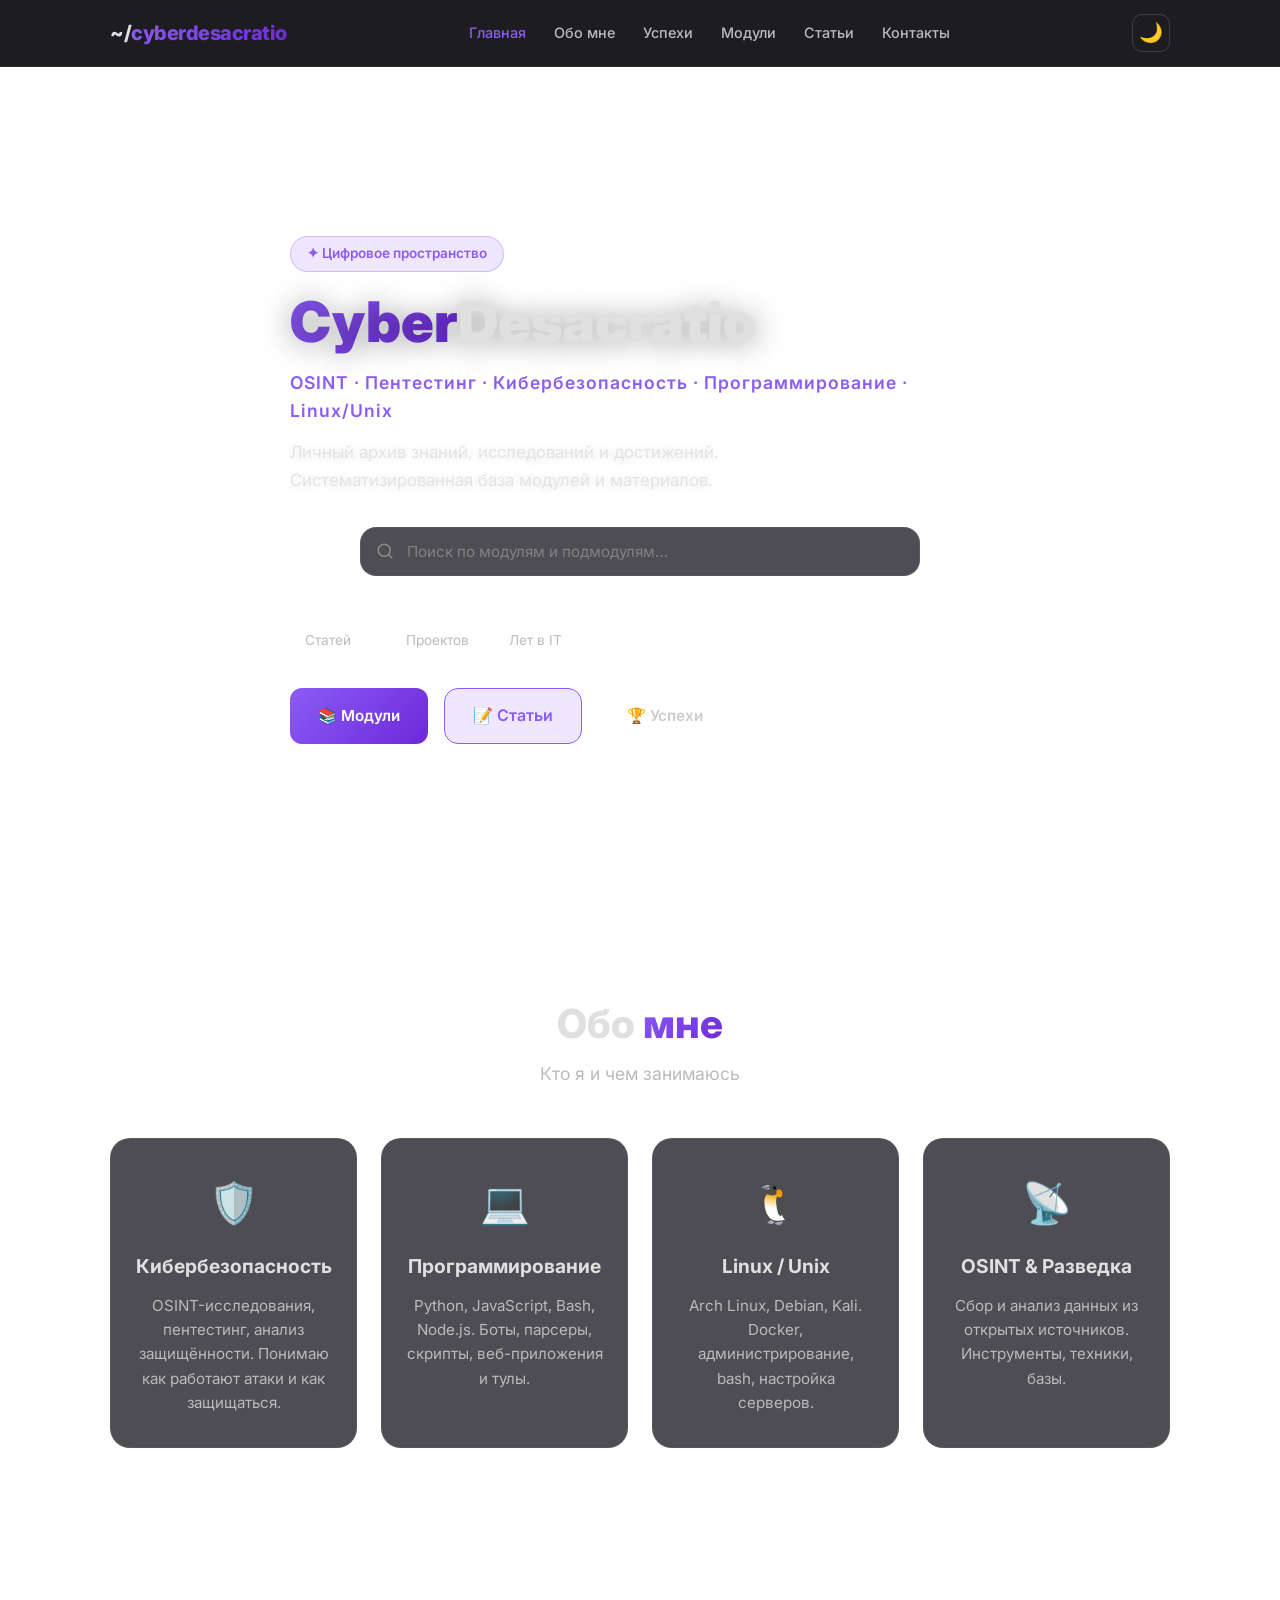
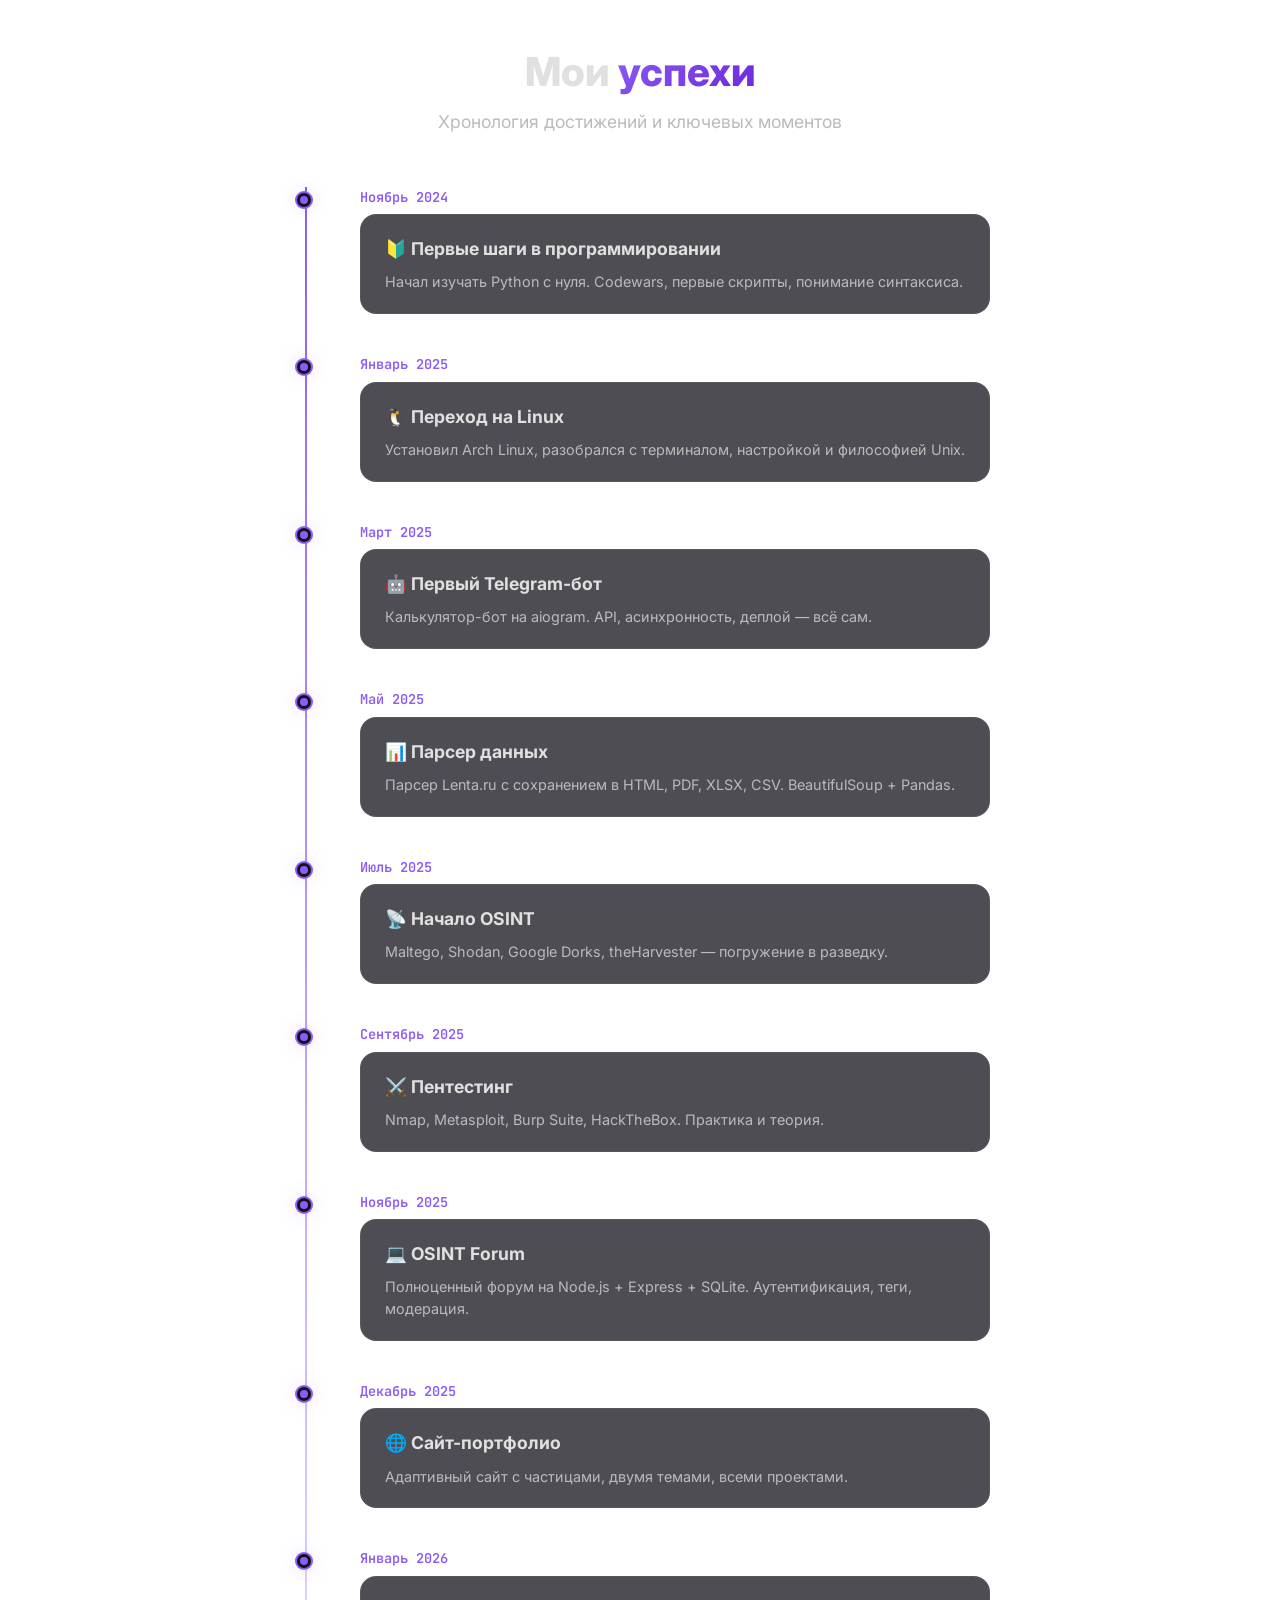
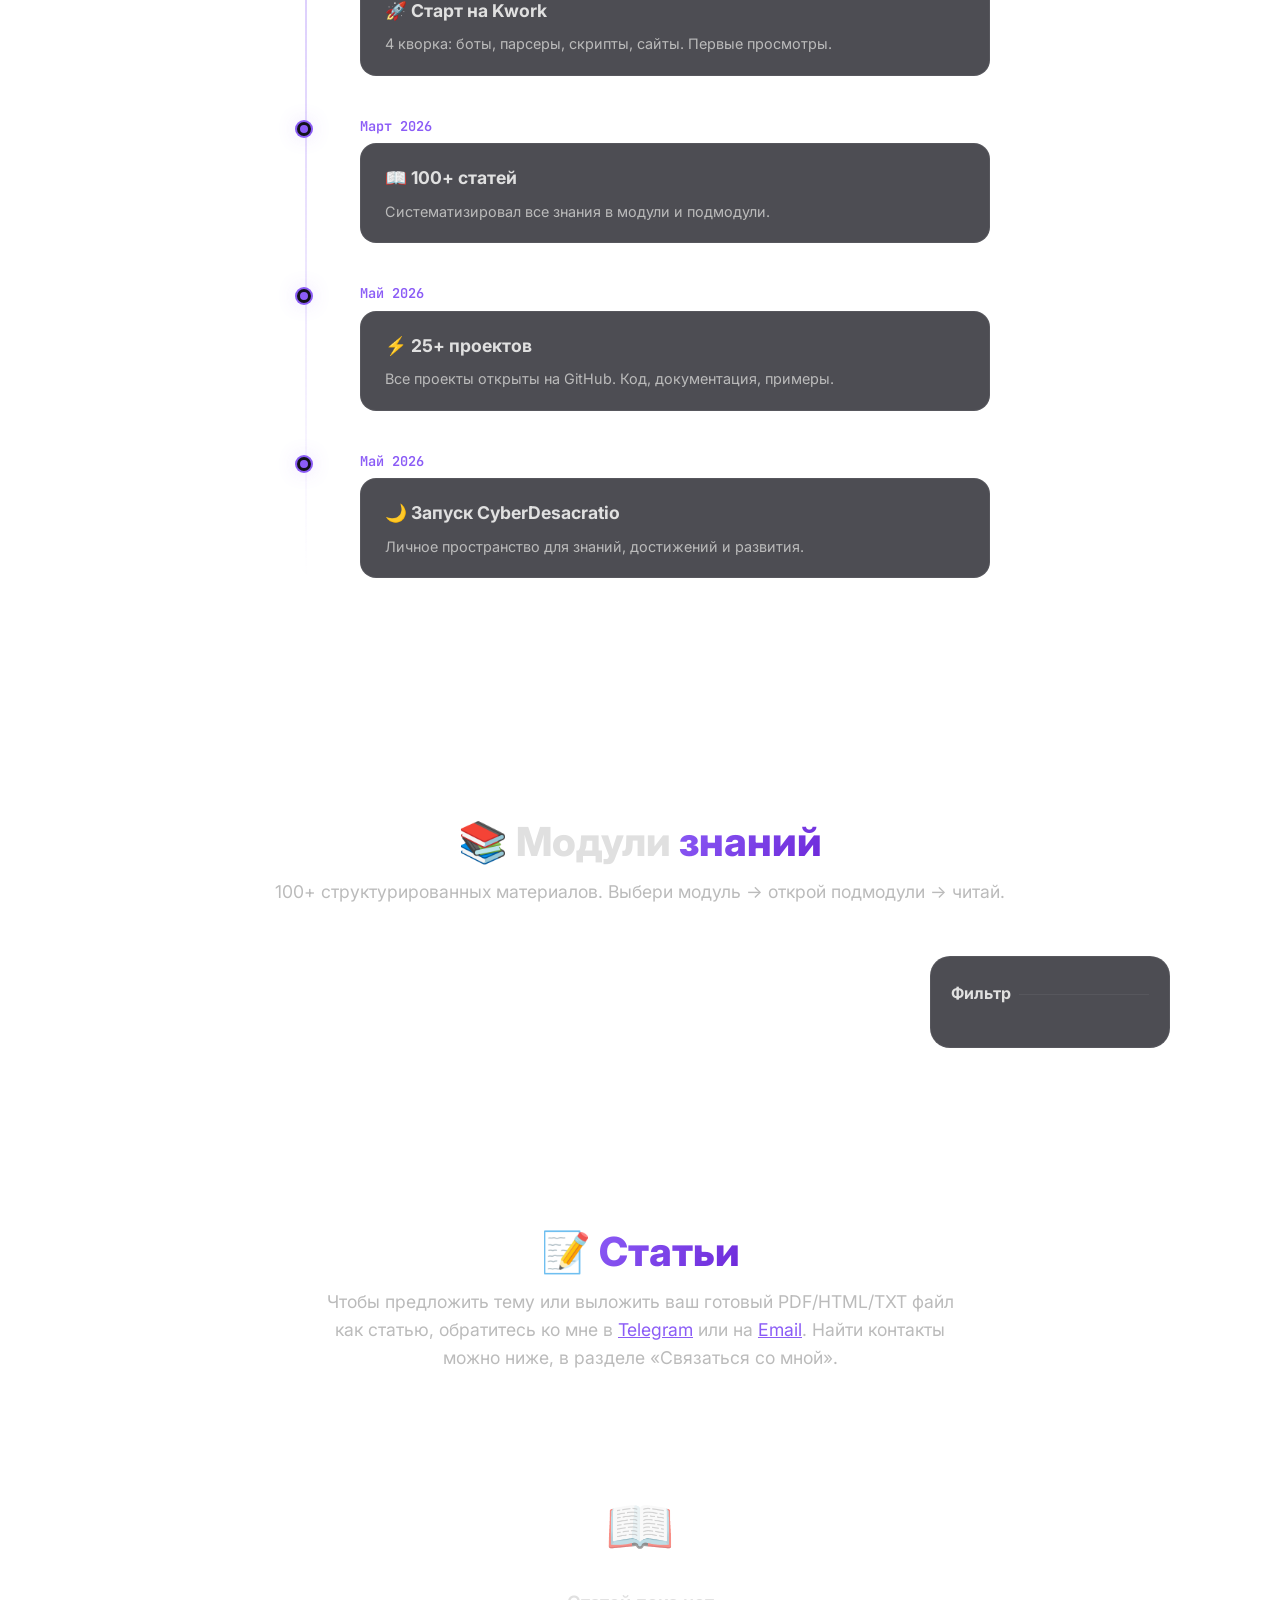
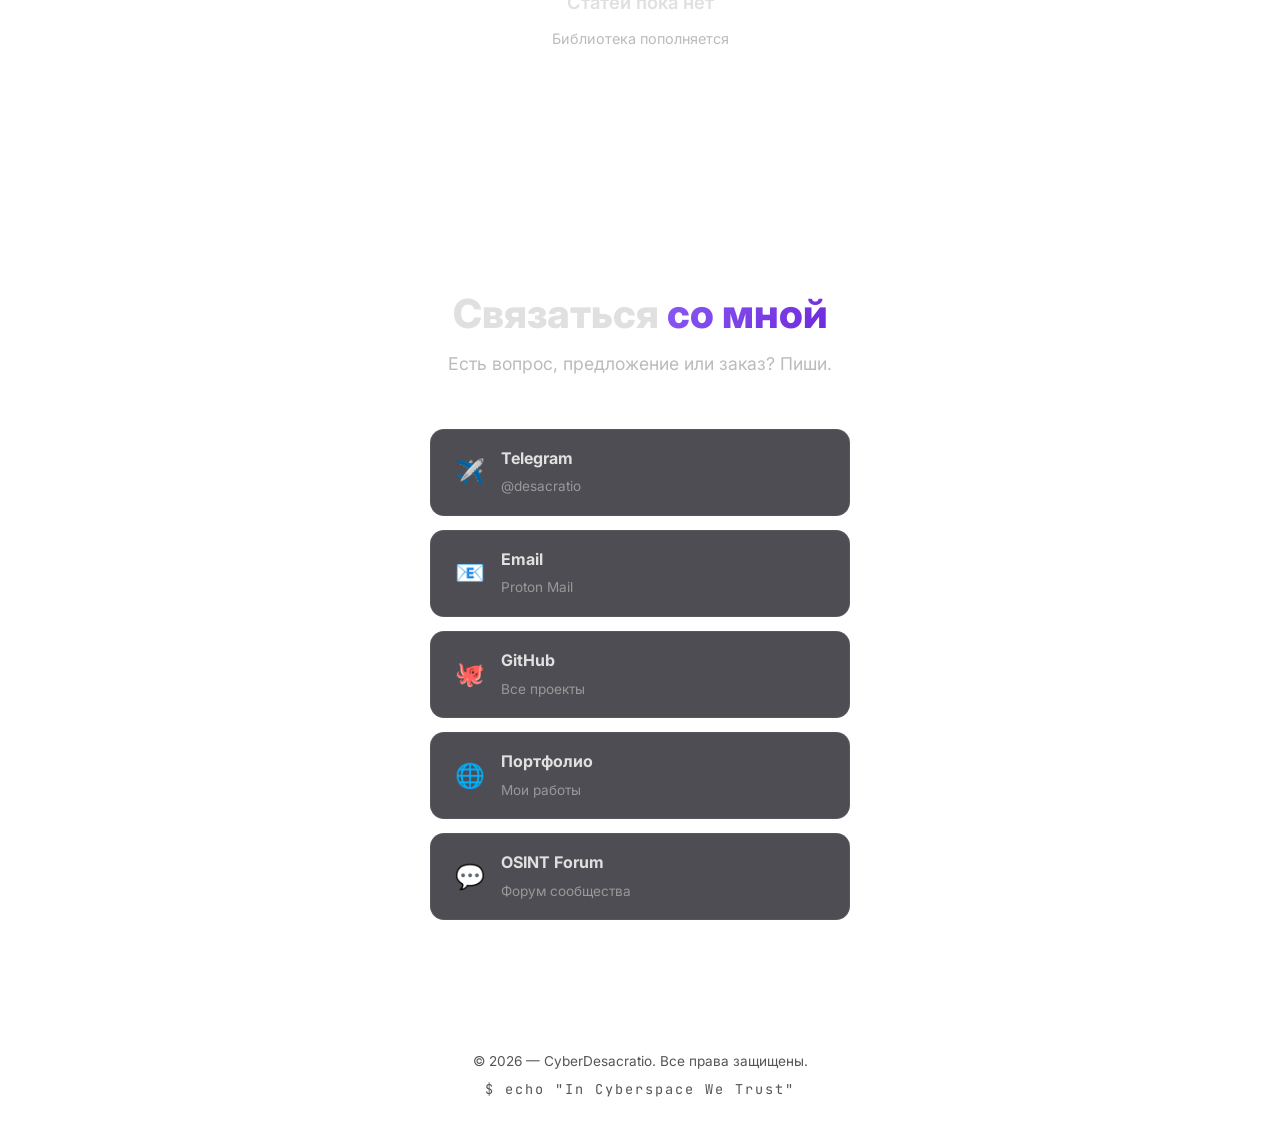
==== index.html @ db7d5ff8 "fix: remove PWA install prompt, silent SW, no mass cache on install" ====
<!DOCTYPE html>
<html lang="ru">
<head>
    <meta charset="UTF-8">
    <meta name="viewport" content="width=device-width, initial-scale=1.0, viewport-fit=cover">
    <meta name="theme-color" content="#0a0a0f" media="(prefers-color-scheme: dark)">
    <meta name="theme-color" content="#f0f0f8" media="(prefers-color-scheme: light)">
    <meta name="color-scheme" content="dark light">
    <meta name="description" content="CyberDesacratio — OSINT, пентестинг, программирование, Linux. Личный архив знаний и исследований.">
    <meta name="keywords" content="OSINT, пентестинг, кибербезопасность, Linux, программирование, Python, Arch">
    <meta name="author" content="CyberDesacratio">
    <meta name="robots" content="index, follow">

    <!-- Favicon -->
    <link rel="icon" href="favicon.ico" sizes="any">
    <link rel="icon" href="assets/icons/favicon.svg" type="image/svg+xml">
    <link rel="apple-touch-icon" href="assets/icons/apple-touch-icon.png">
    <link rel="manifest" href="manifest.json">

    <!-- iOS / Safari -->
    <meta name="apple-mobile-web-app-capable" content="yes">
    <meta name="apple-mobile-web-app-status-bar-style" content="black-translucent">
    <meta name="apple-mobile-web-app-title" content="CyberDesacratio">
    <meta name="format-detection" content="telephone=no">

    <!-- Windows / IE -->
    <meta name="application-name" content="CyberDesacratio">
    <meta name="msapplication-TileColor" content="#0a0a0f">
    <meta name="msapplication-TileImage" content="assets/icons/android-chrome-192x192.png">

    <!-- Open Graph / Social -->
    <meta property="og:title" content="CyberDesacratio">
    <meta property="og:description" content="OSINT, пентестинг, программирование, Linux — личный архив знаний.">
    <meta property="og:type" content="website">
    <meta property="og:url" content="https://memorialDesacratio.github.io/">
    <meta property="og:image" content="https://memorialDesacratio.github.io/assets/images/og-preview.jpg">
    <meta property="og:image:width" content="1200">
    <meta property="og:image:height" content="630">
    <meta property="og:locale" content="ru_RU">

    <!-- Twitter Card -->
    <meta name="twitter:card" content="summary_large_image">
    <meta name="twitter:title" content="CyberDesacratio">
    <meta name="twitter:description" content="OSINT, пентестинг, программирование, Linux — личный архив знаний.">
    <meta name="twitter:image" content="https://memorialDesacratio.github.io/assets/images/og-preview.jpg">

    <!-- Preload критических ресурсов -->
    <link rel="preconnect" href="https://fonts.googleapis.com" crossorigin>
    <link rel="preconnect" href="https://fonts.gstatic.com" crossorigin>
    <link rel="preload" href="https://fonts.googleapis.com/css2?family=Inter:wght@400;600;700;800;900&family=JetBrains+Mono:wght@400;600&display=swap" as="style">
    <link rel="preload" href="style.css" as="style">

    <!-- Preload фонов (WebP, CSS fallback на JPEG) -->
    <link rel="preload" href="assets/images/bg-dark-desktop.webp" as="image" media="(min-width: 1024px) and (prefers-color-scheme: dark)" type="image/webp">
    <link rel="preload" href="assets/images/bg-light-desktop.webp" as="image" media="(min-width: 1024px) and (prefers-color-scheme: light)" type="image/webp">

    <title>CyberDesacratio | OSINT & Cyber Security</title>
    <link rel="stylesheet" href="style.css">
    <link href="https://fonts.googleapis.com/css2?family=Inter:wght@400;600;700;800;900&family=JetBrains+Mono:wght@400;600&display=swap" rel="stylesheet">
</head>
<body>

    <canvas id="particlesCanvas" aria-hidden="true"></canvas>

    <!-- ===== NAVBAR ===== -->
    <nav class="navbar" id="navbar" role="navigation" aria-label="Основная навигация">
        <div class="container">
            <div class="logo">~/<span class="highlight">cyberdesacratio</span></div>
            <ul class="nav-links" id="navLinks" role="menubar">
                <li role="none"><a href="#hero" role="menuitem">Главная</a></li>
                <li role="none"><a href="#about" role="menuitem">Обо мне</a></li>
                <li role="none"><a href="#success" role="menuitem">Успехи</a></li>
                <li role="none"><a href="#library" role="menuitem">Модули</a></li>
                <li role="none"><a href="#articles" role="menuitem">Статьи</a></li>
                <li role="none"><a href="#contact" role="menuitem">Контакты</a></li>
            </ul>
            <div class="nav-right">
                <button class="theme-toggle" id="themeToggle" type="button" aria-label="Сменить тему">🌙</button>
                <button class="burger" id="burgerBtn" type="button" aria-label="Открыть меню" aria-expanded="false">
                    <span></span><span></span><span></span>
                </button>
            </div>
        </div>
    </nav>

    <!-- ===== HERO ===== -->
    <section class="hero" id="hero" aria-label="Главный экран">
        <div class="container">
            <div class="hero-content">
                <div class="hero-badge">✦ Цифровое пространство</div>
                <h1><span class="highlight">Cyber</span>Desacratio</h1>
                <p class="hero-subtitle">
                    OSINT · Пентестинг · Кибербезопасность · Программирование · Linux/Unix
                </p>
                <p class="hero-desc">
                    Личный архив знаний, исследований и достижений.
                    Систематизированная база модулей и материалов.
                </p>
                <!-- Поиск по модулям -->
                <div class="hero-search" id="heroSearch">
                    <svg class="search-icon" viewBox="0 0 24 24" width="18" height="18" fill="none" stroke="currentColor" stroke-width="2" stroke-linecap="round" stroke-linejoin="round"><circle cx="11" cy="11" r="8"/><line x1="21" y1="21" x2="16.65" y2="16.65"/></svg>
                    <input type="text" id="searchInput" placeholder="Поиск по модулям и подмодулям…" autocomplete="off" aria-label="Поиск">
                    <div class="search-results" id="searchResults"></div>
                </div>
                <div class="hero-stats">
                    <div class="stat">
                        <span class="stat-number" id="articlesCount">0</span>
                        <span class="stat-label">Статей</span>
                    </div>
                    <div class="stat">
                        <span class="stat-number" id="projectsCount">0</span>
                        <span class="stat-label">Проектов</span>
                    </div>
                    <div class="stat">
                        <span class="stat-number" id="expYears">0</span>
                        <span class="stat-label">Лет в IT</span>
                    </div>
                </div>
                <div class="hero-actions">
                    <a href="#library" class="btn btn-primary">📚 Модули</a>
                    <a href="#articles" class="btn btn-articles">📝 Статьи</a>
                    <a href="#success" class="btn btn-outline">🏆 Успехи</a>
                </div>
            </div>
        </div>
    </section>

    <!-- ===== ABOUT ===== -->
    <section class="about" id="about" aria-label="Обо мне">
        <div class="container">
            <h2 class="section-title">Обо <span class="highlight">мне</span></h2>
            <p class="section-subtitle">Кто я и чем занимаюсь</p>
            <div class="about-grid">
                <div class="about-card">
                    <div class="about-icon">🛡️</div>
                    <h3>Кибербезопасность</h3>
                    <p>OSINT-исследования, пентестинг, анализ защищённости. Понимаю как работают атаки и как защищаться.</p>
                </div>
                <div class="about-card">
                    <div class="about-icon">💻</div>
                    <h3>Программирование</h3>
                    <p>Python, JavaScript, Bash, Node.js. Боты, парсеры, скрипты, веб-приложения и тулы.</p>
                </div>
                <div class="about-card">
                    <div class="about-icon">🐧</div>
                    <h3>Linux / Unix</h3>
                    <p>Arch Linux, Debian, Kali. Docker, администрирование, bash, настройка серверов.</p>
                </div>
                <div class="about-card">
                    <div class="about-icon">📡</div>
                    <h3>OSINT & Разведка</h3>
                    <p>Сбор и анализ данных из открытых источников. Инструменты, техники, базы.</p>
                </div>
            </div>
        </div>
    </section>

    <!-- ===== TIMELINE ===== -->
    <section class="success" id="success" aria-label="Мои успехи">
        <div class="container">
            <h2 class="section-title">Мои <span class="highlight">успехи</span></h2>
            <p class="section-subtitle">Хронология достижений и ключевых моментов</p>
            <div class="timeline">

                <div class="timeline-item">
                    <div class="timeline-dot"></div>
                    <div class="timeline-date">Ноябрь 2024</div>
                    <div class="timeline-content">
                        <h3>🔰 Первые шаги в программировании</h3>
                        <p>Начал изучать Python с нуля. Codewars, первые скрипты, понимание синтаксиса.</p>
                    </div>
                </div>
                <div class="timeline-item">
                    <div class="timeline-dot"></div>
                    <div class="timeline-date">Январь 2025</div>
                    <div class="timeline-content">
                        <h3>🐧 Переход на Linux</h3>
                        <p>Установил Arch Linux, разобрался с терминалом, настройкой и философией Unix.</p>
                    </div>
                </div>
                <div class="timeline-item">
                    <div class="timeline-dot"></div>
                    <div class="timeline-date">Март 2025</div>
                    <div class="timeline-content">
                        <h3>🤖 Первый Telegram-бот</h3>
                        <p>Калькулятор-бот на aiogram. API, асинхронность, деплой — всё сам.</p>
                    </div>
                </div>
                <div class="timeline-item">
                    <div class="timeline-dot"></div>
                    <div class="timeline-date">Май 2025</div>
                    <div class="timeline-content">
                        <h3>📊 Парсер данных</h3>
                        <p>Парсер Lenta.ru с сохранением в HTML, PDF, XLSX, CSV. BeautifulSoup + Pandas.</p>
                    </div>
                </div>
                <div class="timeline-item">
                    <div class="timeline-dot"></div>
                    <div class="timeline-date">Июль 2025</div>
                    <div class="timeline-content">
                        <h3>📡 Начало OSINT</h3>
                        <p>Maltego, Shodan, Google Dorks, theHarvester — погружение в разведку.</p>
                    </div>
                </div>
                <div class="timeline-item">
                    <div class="timeline-dot"></div>
                    <div class="timeline-date">Сентябрь 2025</div>
                    <div class="timeline-content">
                        <h3>⚔️ Пентестинг</h3>
                        <p>Nmap, Metasploit, Burp Suite, HackTheBox. Практика и теория.</p>
                    </div>
                </div>
                <div class="timeline-item">
                    <div class="timeline-dot"></div>
                    <div class="timeline-date">Ноябрь 2025</div>
                    <div class="timeline-content">
                        <h3>💻 OSINT Forum</h3>
                        <p>Полноценный форум на Node.js + Express + SQLite. Аутентификация, теги, модерация.</p>
                    </div>
                </div>
                <div class="timeline-item">
                    <div class="timeline-dot"></div>
                    <div class="timeline-date">Декабрь 2025</div>
                    <div class="timeline-content">
                        <h3>🌐 Сайт-портфолио</h3>
                        <p>Адаптивный сайт с частицами, двумя темами, всеми проектами.</p>
                    </div>
                </div>
                <div class="timeline-item">
                    <div class="timeline-dot"></div>
                    <div class="timeline-date">Январь 2026</div>
                    <div class="timeline-content">
                        <h3>🚀 Старт на Kwork</h3>
                        <p>4 кворка: боты, парсеры, скрипты, сайты. Первые просмотры.</p>
                    </div>
                </div>
                <div class="timeline-item">
                    <div class="timeline-dot"></div>
                    <div class="timeline-date">Март 2026</div>
                    <div class="timeline-content">
                        <h3>📖 100+ статей</h3>
                        <p>Систематизировал все знания в модули и подмодули.</p>
                    </div>
                </div>
                <div class="timeline-item">
                    <div class="timeline-dot"></div>
                    <div class="timeline-date">Май 2026</div>
                    <div class="timeline-content">
                        <h3>⚡ 25+ проектов</h3>
                        <p>Все проекты открыты на GitHub. Код, документация, примеры.</p>
                    </div>
                </div>
                <div class="timeline-item">
                    <div class="timeline-dot"></div>
                    <div class="timeline-date">Май 2026</div>
                    <div class="timeline-content">
                        <h3>🌙 Запуск CyberDesacratio</h3>
                        <p>Личное пространство для знаний, достижений и развития.</p>
                    </div>
                </div>

            </div>
        </div>
    </section>

    <!-- ===== LIBRARY — МОДУЛИ ===== -->
    <section class="library" id="library" aria-label="Модули знаний">
        <div class="container">
            <h2 class="section-title">📚 Модули <span class="highlight">знаний</span></h2>
            <p class="section-subtitle">100+ структурированных материалов. Выбери модуль → открой подмодули → читай.</p>
            <div class="library-layout">
                <div class="library-grid" id="moduleGrid">
                    <!-- модули генерируются через JS -->
                </div>
                <aside class="library-filter" id="moduleFilter">
                    <h3 class="filter-title">Фильтр</h3>
                    <div class="filter-list" id="filterList">
                        <!-- генерируется через JS -->
                    </div>
                    <button class="filter-reset" id="filterReset">✕ Сбросить</button>
                </aside>
            </div>
        </div>
    </section>

    <!-- ===== ARTICLES ===== -->
    <section class="articles" id="articles" aria-label="Статьи">
        <div class="container">
            <h2 class="section-title" id="articlesTitle">📝 <span class="highlight">Статьи</span></h2>
            <p class="section-subtitle">
                Чтобы предложить тему или выложить ваш готовый PDF/HTML/TXT файл как статью,
                обратитесь ко мне в <a href="#contact" style="color:var(--accent);text-decoration:underline;">Telegram</a>
                или на <a href="mailto:aleksandrzaicev114@proton.me" style="color:var(--accent);text-decoration:underline;">Email</a>.
                Найти контакты можно ниже, в разделе «Связаться со мной».
            </p>

            <!-- Админ-панель (скрыта, показать двойным кликом по заголовку) -->
            <div class="admin-panel" id="adminPanel" style="display:none;">
                <div class="admin-panel-inner">
                    <span class="admin-badge">🔐 Админ-панель</span>
                    <label class="articles-upload" id="articlesUpload">
                        <input type="file" id="fileInput" accept=".txt,.html,.htm,.pdf" hidden>
                        <span class="upload-btn">+ Загрузить файл</span>
                        <span class="upload-hint">TXT · HTML · PDF (макс. 10MB)</span>
                    </label>
                </div>
            </div>

            <!-- Список статей -->
            <div class="articles-grid" id="articlesGrid">
                <!-- статьи загружаются через JS -->
            </div>
            <div class="articles-empty" id="articlesEmpty">
                <div class="empty-icon">📖</div>
                <p>Статей пока нет</p>
                <span>Библиотека пополняется</span>
            </div>
        </div>
    </section>

    <!-- ===== CONTACT ===== -->
    <section class="contact" id="contact" aria-label="Контакты">
        <div class="container">
            <h2 class="section-title">Связаться <span class="highlight">со мной</span></h2>
            <p class="section-subtitle">Есть вопрос, предложение или заказ? Пиши.</p>
            <div class="contact-links">
                <a href="https://t.me/desacratio" class="contact-card" target="_blank" rel="noopener noreferrer">
                    <div class="contact-icon">✈️</div>
                    <div>
                        <strong>Telegram</strong>
                        <span>@desacratio</span>
                    </div>
                </a>
                <a href="mailto:aleksandrzaicev114@proton.me" class="contact-card" target="_blank" rel="noopener noreferrer">
                    <div class="contact-icon">📧</div>
                    <div>
                        <strong>Email</strong>
                        <span>Proton Mail</span>
                    </div>
                </a>
                <a href="https://github.com/kall1shnik0vv" class="contact-card" target="_blank" rel="noopener noreferrer">
                    <div class="contact-icon">🐙</div>
                    <div>
                        <strong>GitHub</strong>
                        <span>Все проекты</span>
                    </div>
                </a>
                <a href="https://kall1shnik0vv.github.io/" class="contact-card" target="_blank" rel="noopener noreferrer">
                    <div class="contact-icon">🌐</div>
                    <div>
                        <strong>Портфолио</strong>
                        <span>Мои работы</span>
                    </div>
                </a>
                <a href="https://osint-forum-production.up.railway.app/" class="contact-card" target="_blank" rel="noopener noreferrer">
                    <div class="contact-icon">💬</div>
                    <div>
                        <strong>OSINT Forum</strong>
                        <span>Форум сообщества</span>
                    </div>
                </a>
            </div>
        </div>
    </section>

    <!-- ===== FOOTER ===== -->
    <footer class="footer" role="contentinfo">
        <div class="container">
            <p>&copy; 2026 — CyberDesacratio. Все права защищены.</p>
            <p class="footer-motto">$ echo "In Cyberspace We Trust"</p>
        </div>
    </footer>

    <!-- ===== ДИНАМИЧЕСКИЙ МОДАЛ МОДУЛЕЙ ===== -->
    <div class="modal-overlay" id="moduleModal" role="dialog" aria-modal="true" aria-label="Модуль">
        <div class="modal modal-wide">
            <div class="modal-progress" id="modalProgress"><div class="modal-progress-bar" id="modalProgressBar"></div></div>
            <div class="modal-header">
                <button class="modal-back" id="modalBack" style="display:none;" aria-label="Назад">←</button>
                <h2 id="modalTitle">Модуль</h2>
                <button class="modal-close" aria-label="Закрыть">&times;</button>
            </div>
            <div class="modal-body" id="modalBody">
                <!-- контент генерируется через JS -->
            </div>
        </div>
    </div>

    <!-- Кнопка наверх -->
    <button class="back-to-top" id="backToTop" aria-label="Наверх">
        <svg viewBox="0 0 24 24" width="22" height="22" fill="none" stroke="currentColor" stroke-width="2" stroke-linecap="round" stroke-linejoin="round"><polyline points="18 15 12 9 6 15"/></svg>
    </button>

    <script src="data.js"></script>
    <script src="script.js" defer></script>
    <script>
    // Отключаем PWA-установку (чтоб не было диалогов браузера)
    window.addEventListener('beforeinstallprompt', function(e) { e.preventDefault(); });
    // SW регистрируем тихо
    if ('serviceWorker' in navigator) {
        navigator.serviceWorker.register('/sw.js').catch(function(){});
    }
    </script>
</body>
</html>
---- style.css ----
/* ===== СБРОС ===== */
*, *::before, *::after {
    margin: 0;
    padding: 0;
    box-sizing: border-box;
}

html {
    scroll-behavior: smooth;
    -webkit-text-size-adjust: 100%;
    -moz-text-size-adjust: 100%;
    text-size-adjust: 100%;
}

/* ===== ТЕМЫ ===== */
:root {
    /* Тёмная тема — по умолчанию */
    --bg: rgba(10, 10, 15, 0.88);
    --bg-solid: #0a0a0f;
    --text: #e0e0e0;
    --text-muted: #bbb;
    --text-dim: #999;
    --border: rgba(255,255,255,0.06);
    --border-light: rgba(255,255,255,0.15);
    --card-bg: rgba(18, 18, 26, 0.75);
    --card-bg-solid: #12121a;
    --nav-bg: rgba(10,10,15,0.92);
    --nav-border: rgba(255,255,255,0.05);
    --burger-color: #fff;
    --shadow: 0 12px 40px rgba(0,0,0,0.5);
    --stat-color: #fff;
    --section-alt: rgba(255,255,255,0.02);
    --tag-bg: rgba(139,92,246,0.15);
    --accent: #8b5cf6;
    --accent2: #6d28d9;
    --modal-bg: rgba(0,0,0,0.85);
    --modal-content: #12121a;
    --modal-border: rgba(255,255,255,0.06);
    --code-bg: #1a1a24;
    --hero-glow: rgba(139,92,246,0.1);
    --footer-text: #555;
    --timeline-line: rgba(139,92,246,0.3);
    --timeline-dot: #8b5cf6;
    --btn-outline-border: rgba(255,255,255,0.15);
    --btn-outline-color: #ccc;
    --badge-bg: rgba(139,92,246,0.15);
    --badge-color: #8b5cf6;
    --tag-color: #8b5cf6;
    --particle-color: 255,255,255;
    --scrollbar-bg: #0a0a0f;
    --scrollbar-thumb: #333;
    --selection: rgba(139,92,246,0.4);
    --glass-blur: 16px;
    /* Safe areas */
    --sat: env(safe-area-inset-top, 0px);
    --sar: env(safe-area-inset-right, 0px);
    --sab: env(safe-area-inset-bottom, 0px);
    --sal: env(safe-area-inset-left, 0px);
}

body.light-mode {
    --bg: rgba(240, 240, 248, 0.92);
    --bg-solid: #f0f0f8;
    --text: #1a1a2e;
    --text-muted: #666;
    --text-dim: #888;
    --border: rgba(0,0,0,0.08);
    --border-light: rgba(0,0,0,0.12);
    --card-bg: rgba(255,255,255,0.88);
    --card-bg-solid: #ffffff;
    --nav-bg: rgba(240,240,248,0.94);
    --nav-border: rgba(0,0,0,0.06);
    --burger-color: #1a1a2e;
    --shadow: 0 12px 40px rgba(0,0,0,0.08);
    --stat-color: #1a1a2e;
    --section-alt: rgba(0,0,0,0.02);
    --tag-bg: rgba(139,92,246,0.08);
    --accent: #8b5cf6;
    --accent2: #6d28d9;
    --modal-bg: rgba(0,0,0,0.5);
    --modal-content: #ffffff;
    --modal-border: rgba(0,0,0,0.08);
    --code-bg: #f0f0f8;
    --hero-glow: rgba(139,92,246,0.05);
    --footer-text: #999;
    --timeline-line: rgba(139,92,246,0.3);
    --timeline-dot: #8b5cf6;
    --btn-outline-border: rgba(0,0,0,0.15);
    --btn-outline-color: #555;
    --badge-bg: rgba(139,92,246,0.1);
    --badge-color: #8b5cf6;
    --tag-color: #8b5cf6;
    --particle-color: 0,0,0;
    --scrollbar-bg: #f0f0f8;
    --scrollbar-thumb: #ccc;
    --selection: rgba(139,92,246,0.2);
}

/* ===== ФОНЫ ДЛЯ РАЗНЫХ УСТРОЙСТВ ===== */
body {
    font-family: 'Inter', -apple-system, BlinkMacSystemFont, 'Segoe UI', Roboto, sans-serif;
    color: var(--text);
    line-height: 1.6;
    overflow-x: hidden;
    background-attachment: fixed;
    background-size: cover;
    background-position: center;
    background-repeat: no-repeat;
    transition: background 0.4s ease, color 0.3s ease;
    min-height: 100vh;
    min-height: 100dvh;
    /* iOS safe areas */
    padding-top: var(--sat);
    padding-right: var(--sar);
    padding-bottom: var(--sab);
    padding-left: var(--sal);
}

/* Десктоп (>= 1024px) */
@media (min-width: 1024px) {
    body {
        background-image: url('assets/images/bg-dark-desktop.jpg');
    }
    body.light-mode {
        background-image: url('assets/images/bg-light-desktop.jpg');
    }
    /* WebP support via image-set */
    @supports (background-image: image-set(url('') 1x)) {
        body {
            background-image: image-set(
                url('assets/images/bg-dark-desktop.webp') 1x,
                url('assets/images/bg-dark-desktop.jpg') 1x
            );
        }
        body.light-mode {
            background-image: image-set(
                url('assets/images/bg-light-desktop.webp') 1x,
                url('assets/images/bg-light-desktop.jpg') 1x
            );
        }
    }
}

/* Планшет (768px — 1023px) */
@media (min-width: 768px) and (max-width: 1023px) {
    body {
        background-image: url('assets/images/bg-dark-tablet.jpg');
    }
    body.light-mode {
        background-image: url('assets/images/bg-light-tablet.jpg');
    }
    @supports (background-image: image-set(url('') 1x)) {
        body {
            background-image: image-set(
                url('assets/images/bg-dark-tablet.webp') 1x,
                url('assets/images/bg-dark-tablet.jpg') 1x
            );
        }
        body.light-mode {
            background-image: image-set(
                url('assets/images/bg-light-tablet.webp') 1x,
                url('assets/images/bg-light-tablet.jpg') 1x
            );
        }
    }
}

/* Телефон (< 768px) */
@media (max-width: 767px) {
    body {
        background-image: url('assets/images/bg-dark-mobile.jpg');
    }
    body.light-mode {
        background-image: url('assets/images/bg-light-mobile.jpg');
    }
    @supports (background-image: image-set(url('') 1x)) {
        body {
            background-image: image-set(
                url('assets/images/bg-dark-mobile.webp') 1x,
                url('assets/images/bg-dark-mobile.jpg') 1x
            );
        }
        body.light-mode {
            background-image: image-set(
                url('assets/images/bg-light-mobile.webp') 1x,
                url('assets/images/bg-light-mobile.jpg') 1x
            );
        }
    }
}

/* Landscape на телефонах */
@media (max-height: 500px) and (orientation: landscape) {
    body {
        background-position: center top;
    }
    .hero {
        min-height: 110vh;
        min-height: 110dvh;
    }
}

/* ===== СКРОЛЛБАР ===== */
::-webkit-scrollbar { width: 8px; }
::-webkit-scrollbar-track { background: var(--scrollbar-bg); }
::-webkit-scrollbar-thumb { background: var(--scrollbar-thumb); border-radius: 4px; }
::-webkit-scrollbar-thumb:hover { background: var(--accent); }

::selection { background: var(--selection); }

/* ===== ЧАСТИЦЫ ===== */
#particlesCanvas {
    position: fixed;
    top: 0;
    left: 0;
    width: 100%;
    height: 100%;
    z-index: 0;
    pointer-events: none;
    opacity: 0.85;
    transition: opacity 0.3s;
    will-change: transform;
}

/* ===== КОНТЕЙНЕР ===== */
.container {
    max-width: 1100px;
    margin: 0 auto;
    padding: 0 20px;
    position: relative;
    z-index: 1;
}

/* ===== АКЦЕНТ ===== */
.highlight {
    background: linear-gradient(135deg, var(--accent), var(--accent2));
    -webkit-background-clip: text;
    -webkit-text-fill-color: transparent;
    background-clip: text;
}

/* ===== ЗАГОЛОВКИ СЕКЦИЙ ===== */
.section-title {
    font-size: 2.5rem;
    font-weight: 800;
    text-align: center;
    margin-bottom: 12px;
    line-height: 1.2;
}

.section-subtitle {
    text-align: center;
    color: var(--text-muted);
    font-size: 1.1rem;
    margin-bottom: 50px;
}

/* ===== НАВИГАЦИЯ ===== */
.navbar {
    position: fixed;
    top: 0;
    left: 0;
    right: 0;
    z-index: 1000;
    background: var(--nav-bg);
    backdrop-filter: blur(20px) saturate(1.2);
    -webkit-backdrop-filter: blur(20px) saturate(1.2);
    border-bottom: 1px solid var(--nav-border);
    padding: 14px 0;
    padding-top: calc(14px + var(--sat));
    transition: background 0.3s, border-color 0.3s;
}

.navbar .container {
    display: flex;
    justify-content: space-between;
    align-items: center;
}

.logo {
    font-size: 1.25rem;
    font-weight: 800;
    color: var(--text);
    letter-spacing: -0.5px;
}

.nav-links {
    display: flex;
    list-style: none;
    gap: 28px;
}

.nav-links a {
    text-decoration: none;
    color: var(--text-muted);
    font-weight: 500;
    font-size: 0.9rem;
    transition: color 0.3s;
    position: relative;
    -webkit-tap-highlight-color: transparent;
}

.nav-links a::after {
    content: '';
    position: absolute;
    bottom: -4px;
    left: 0;
    width: 0;
    height: 2px;
    background: var(--accent);
    transition: width 0.3s ease;
    border-radius: 1px;
}

.nav-links a:hover { color: var(--accent); }
.nav-links a:hover::after { width: 100%; }

/* Focus для accessibility */
.nav-links a:focus-visible {
    outline: 2px solid var(--accent);
    outline-offset: 4px;
    border-radius: 4px;
}

.nav-right {
    display: flex;
    align-items: center;
    gap: 8px;
}

.theme-toggle {
    width: 38px;
    height: 38px;
    border-radius: 10px;
    border: 1px solid var(--border-light);
    background: transparent;
    color: var(--text);
    font-size: 1.2rem;
    cursor: pointer;
    display: grid;
    place-items: center;
    transition: border-color 0.2s, transform 0.2s;
    line-height: 1;
    -webkit-tap-highlight-color: transparent;
    user-select: none;
}

.theme-toggle:hover {
    border-color: var(--accent);
    transform: translateY(-1px);
}

.theme-toggle:active {
    transform: scale(0.95);
}

/* ===== БУРГЕР ===== */
.burger {
    display: none;
    flex-direction: column;
    gap: 5px;
    background: none;
    border: none;
    cursor: pointer;
    padding: 4px;
    -webkit-tap-highlight-color: transparent;
}

.burger span {
    display: block;
    width: 24px;
    height: 2px;
    background: var(--burger-color);
    border-radius: 2px;
    transition: 0.3s ease;
}

.burger.active span:nth-child(1) {
    transform: rotate(45deg) translate(5px, 5px);
}

.burger.active span:nth-child(2) {
    opacity: 0;
}

.burger.active span:nth-child(3) {
    transform: rotate(-45deg) translate(5px, -5px);
}

/* ===== HERO ===== */
.hero {
    min-height: 100vh;
    min-height: 100dvh;
    display: flex;
    align-items: center;
    padding-top: 80px;
    position: relative;
    overflow: hidden;
}

.hero .container {
    position: relative;
    z-index: 1;
}

.hero-content {
    max-width: 700px;
    animation: fadeInUp 0.8s ease;
}

.hero-badge {
    display: inline-block;
    padding: 6px 16px;
    border-radius: 100px;
    background: var(--badge-bg);
    color: var(--badge-color);
    font-size: 0.85rem;
    font-weight: 600;
    margin-bottom: 20px;
    border: 1px solid rgba(139,92,246,0.3);
    backdrop-filter: blur(10px);
    -webkit-backdrop-filter: blur(10px);
}

.hero h1 {
    font-size: clamp(2.2rem, 5vw, 3.5rem);
    font-weight: 900;
    line-height: 1.1;
    margin-bottom: 16px;
    color: var(--text);
    text-shadow: 0 2px 30px rgba(0,0,0,0.4);
}

.hero-subtitle {
    font-size: 1.1rem;
    color: var(--accent);
    font-weight: 600;
    margin-bottom: 12px;
    letter-spacing: 1px;
}

.hero-desc {
    font-size: 1.05rem;
    color: var(--text);
    opacity: 0.9;
    max-width: 550px;
    margin-bottom: 32px;
    line-height: 1.7;
    text-shadow: 0 1px 12px rgba(0,0,0,0.2);
}

.hero-stats {
    display: flex;
    gap: 40px;
    margin-bottom: 36px;
}

.stat { text-align: center; }

.stat-number {
    display: block;
    font-size: clamp(1.5rem, 3vw, 2rem);
    font-weight: 800;
    color: var(--stat-color);
    font-family: 'JetBrains Mono', monospace;
}

.stat-label {
    font-size: 0.85rem;
    color: var(--text-muted);
}

.hero-actions {
    display: flex;
    gap: 16px;
    flex-wrap: wrap;
}

.btn {
    padding: 12px 28px;
    border-radius: 12px;
    font-weight: 600;
    font-size: 0.95rem;
    text-decoration: none;
    transition: all 0.3s cubic-bezier(0.4, 0, 0.2, 1);
    cursor: pointer;
    display: inline-flex;
    align-items: center;
    gap: 8px;
    -webkit-tap-highlight-color: transparent;
    user-select: none;
}

.btn-primary {
    background: linear-gradient(135deg, var(--accent), var(--accent2));
    color: #fff;
    border: none;
}

.btn-primary:hover {
    transform: translateY(-2px);
    box-shadow: 0 8px 30px rgba(139,92,246,0.4);
}

.btn-primary:active {
    transform: translateY(0) scale(0.98);
}

.btn-outline {
    background: transparent;
    color: var(--btn-outline-color);
    border: 1px solid var(--btn-outline-border);
}

.btn-outline:hover {
    border-color: var(--accent);
    color: var(--accent);
    background: var(--tag-bg);
}

/* ===== ОБО МНЕ ===== */
.about {
    padding: 100px 0;
    background: var(--section-alt);
    backdrop-filter: blur(var(--glass-blur));
    -webkit-backdrop-filter: blur(var(--glass-blur));
}

.about-grid {
    display: grid;
    grid-template-columns: repeat(auto-fit, minmax(240px, 1fr));
    gap: 24px;
}

.about-card {
    background: var(--card-bg);
    border: 1px solid var(--border);
    border-radius: 20px;
    padding: 32px 24px;
    text-align: center;
    transition: all 0.3s cubic-bezier(0.4, 0, 0.2, 1);
    backdrop-filter: blur(12px);
    -webkit-backdrop-filter: blur(12px);
}

.about-card:hover {
    transform: translateY(-4px);
    border-color: var(--accent);
    box-shadow: 0 12px 40px rgba(139,92,246,0.15);
}

.about-icon {
    font-size: 2.5rem;
    margin-bottom: 16px;
}

.about-card h3 {
    font-size: 1.2rem;
    font-weight: 700;
    margin-bottom: 12px;
    color: var(--text);
}

.about-card p {
    color: var(--text-muted);
    font-size: 0.95rem;
    line-height: 1.6;
}

/* ===== УСПЕХИ (ТАЙМЛАЙН) ===== */
.success {
    padding: 100px 0;
    position: relative;
}

.timeline {
    position: relative;
    max-width: 700px;
    margin: 0 auto;
    padding-left: 40px;
}

.timeline::before {
    content: '';
    position: absolute;
    left: 15px;
    top: 0;
    bottom: 0;
    width: 2px;
    background: linear-gradient(to bottom, var(--accent), transparent);
}

.timeline-item {
    position: relative;
    margin-bottom: 40px;
    padding-left: 30px;
}

.timeline-dot {
    position: absolute;
    left: -33px;
    top: 6px;
    width: 14px;
    height: 14px;
    border-radius: 50%;
    background: var(--timeline-dot);
    border: 3px solid var(--card-bg-solid);
    box-shadow: 0 0 0 2px var(--timeline-dot), 0 0 20px rgba(139,92,246,0.3);
}

.timeline-date {
    font-family: 'JetBrains Mono', monospace;
    font-size: 0.85rem;
    color: var(--accent);
    font-weight: 600;
    margin-bottom: 6px;
}

.timeline-content {
    background: var(--card-bg);
    border: 1px solid var(--border);
    border-radius: 16px;
    padding: 20px 24px;
    transition: all 0.3s cubic-bezier(0.4, 0, 0.2, 1);
    backdrop-filter: blur(10px);
    -webkit-backdrop-filter: blur(10px);
}

.timeline-content:hover {
    border-color: rgba(139,92,246,0.3);
    transform: translateX(4px);
    box-shadow: 0 8px 30px rgba(139,92,246,0.1);
}

.timeline-content h3 {
    font-size: 1.1rem;
    font-weight: 700;
    margin-bottom: 8px;
    color: var(--text);
}

.timeline-content p {
    font-size: 0.9rem;
    color: var(--text-muted);
    line-height: 1.5;
}

/* ===== БИБЛИОТЕКА ===== */
.library {
    padding: 100px 0;
    background: var(--section-alt);
    backdrop-filter: blur(var(--glass-blur));
    -webkit-backdrop-filter: blur(var(--glass-blur));
}

.library-grid {
    display: grid;
    grid-template-columns: repeat(auto-fit, minmax(300px, 1fr));
    gap: 20px;
}

.library-card {
    background: var(--card-bg);
    border: 1px solid var(--border);
    border-radius: 20px;
    padding: 28px 24px;
    text-align: left;
    cursor: pointer;
    transition: all 0.3s cubic-bezier(0.4, 0, 0.2, 1);
    backdrop-filter: blur(10px);
    -webkit-backdrop-filter: blur(10px);
    font-family: inherit;
    color: inherit;
    width: 100%;
    -webkit-tap-highlight-color: transparent;
}

.library-card:hover {
    transform: translateY(-4px);
    border-color: var(--accent);
    box-shadow: 0 12px 40px rgba(139,92,246,0.15);
}

.library-card:active {
    transform: translateY(-2px) scale(0.99);
}

.library-card .card-icon {
    font-size: 2.2rem;
    margin-bottom: 14px;
}

.library-card h3 {
    font-size: 1.2rem;
    font-weight: 700;
    margin-bottom: 10px;
    color: var(--text);
}

.library-card p {
    font-size: 0.9rem;
    color: var(--text-muted);
    line-height: 1.5;
    margin-bottom: 12px;
}

.card-count {
    display: block;
    font-size: 0.8rem;
    color: var(--accent);
    font-family: 'JetBrains Mono', monospace;
    font-weight: 500;
    margin-bottom: 8px;
}

.card-tag {
    color: var(--tag-color);
    font-weight: 600;
    font-size: 0.85rem;
    transition: gap 0.3s ease;
    display: inline-flex;
    align-items: center;
    gap: 4px;
}

.library-card:hover .card-tag {
    gap: 8px;
}

/* ===== МОДАЛКИ ===== */
.modal-overlay {
    display: none;
    position: fixed;
    top: 0; left: 0; right: 0; bottom: 0;
    background: var(--modal-bg);
    backdrop-filter: blur(8px);
    -webkit-backdrop-filter: blur(8px);
    z-index: 2000;
    align-items: center;
    justify-content: center;
    padding: 20px;
    padding-top: calc(20px + var(--sat));
    padding-bottom: calc(20px + var(--sab));
    animation: fadeIn 0.3s ease;
}

.modal-overlay.active {
    display: flex;
}

.modal {
    background: var(--modal-content);
    border: 1px solid var(--modal-border);
    border-radius: 24px;
    max-width: 620px;
    width: 100%;
    max-height: 80vh;
    max-height: 80dvh;
    overflow-y: auto;
    overflow-y: overlay;
    box-shadow: 0 30px 80px rgba(0,0,0,0.5);
    animation: modalIn 0.3s cubic-bezier(0.4, 0, 0.2, 1);
    overscroll-behavior: contain;
    -webkit-overflow-scrolling: touch;
}

.modal-wide {
    max-width: 780px;
}

.modal-back {
    width: 36px;
    height: 36px;
    border-radius: 10px;
    border: 1px solid var(--border);
    background: transparent;
    color: var(--text-muted);
    font-size: 1.2rem;
    cursor: pointer;
    display: none;
    align-items: center;
    justify-content: center;
    transition: all 0.2s ease;
    flex-shrink: 0;
    margin-right: 8px;
}

.modal-back:hover {
    background: var(--section-alt);
    color: var(--text);
    border-color: var(--accent);
}

.modal-header {
    display: flex;
    align-items: center;
    padding: 24px 28px 16px;
    border-bottom: 1px solid var(--border);
    position: sticky;
    top: 0;
    background: var(--modal-content);
    z-index: 1;
    border-radius: 24px 24px 0 0;
}

.modal-header h2 {
    font-size: 1.4rem;
    font-weight: 700;
    color: var(--text);
    flex: 1;
}

.modal-header .modal-close {
    flex-shrink: 0;
}

.modal-close {
    width: 36px;
    height: 36px;
    border-radius: 10px;
    border: 1px solid var(--border);
    background: transparent;
    color: var(--text-muted);
    font-size: 1.5rem;
    cursor: pointer;
    display: grid;
    place-items: center;
    transition: all 0.2s ease;
    line-height: 1;
}

.modal-close:hover {
    background: var(--section-alt);
    color: var(--text);
    border-color: var(--accent);
}

.modal-body {
    padding: 24px 28px 32px;
}

.modal-body h3 {
    font-size: 1.1rem;
    font-weight: 700;
    margin-top: 24px;
    margin-bottom: 10px;
    color: var(--text);
}

.modal-body h3:first-child {
    margin-top: 0;
}

.modal-body p {
    font-size: 0.95rem;
    color: var(--text-muted);
    line-height: 1.7;
    margin-bottom: 16px;
}

.modal-body ul, .modal-body ol {
    margin: 0 0 16px 20px;
    color: var(--text-muted);
}

.modal-body li {
    font-size: 0.95rem;
    line-height: 1.7;
    margin-bottom: 6px;
}

.modal-body code {
    font-family: 'JetBrains Mono', monospace;
    background: var(--code-bg);
    padding: 2px 8px;
    border-radius: 6px;
    font-size: 0.85rem;
    color: var(--accent);
}

/* ===== ПОДМОДУЛИ ===== */
.submodule-grid {
    display: flex;
    flex-direction: column;
    gap: 10px;
}

.submodule-card {
    display: flex;
    align-items: center;
    justify-content: space-between;
    padding: 16px 20px;
    background: var(--card-bg);
    border: 1px solid var(--border);
    border-radius: 14px;
    cursor: pointer;
    transition: all 0.25s cubic-bezier(0.4, 0, 0.2, 1);
    font-family: inherit;
    color: inherit;
    text-align: left;
    width: 100%;
    -webkit-tap-highlight-color: transparent;
}

.submodule-card:hover {
    border-color: var(--accent);
    transform: translateX(4px);
    box-shadow: 0 4px 20px rgba(139,92,246,0.12);
}

.submodule-card:active {
    transform: translateX(2px) scale(0.99);
}

.submodule-title {
    font-size: 1rem;
    font-weight: 600;
    color: var(--text);
}

.submodule-arrow {
    color: var(--accent);
    font-size: 1.1rem;
    font-weight: 700;
    transition: transform 0.3s ease;
}

.submodule-card:hover .submodule-arrow {
    transform: translateX(4px);
}

.modal-body pre {
    background: var(--code-bg);
    border: 1px solid var(--border);
    border-radius: 12px;
    padding: 16px 20px;
    overflow-x: auto;
    overflow-x: overlay;
    margin-bottom: 16px;
    -webkit-overflow-scrolling: touch;
}

.modal-body pre code {
    background: none;
    padding: 0;
    color: var(--text);
    font-size: 0.82rem;
    line-height: 1.6;
}

/* ===== КОНТАКТЫ ===== */
.contact {
    padding: 100px 0;
}

.contact-links {
    display: flex;
    flex-direction: column;
    gap: 14px;
    max-width: 420px;
    margin: 0 auto;
}

.contact-card {
    display: flex;
    align-items: center;
    gap: 16px;
    padding: 16px 24px;
    background: var(--card-bg);
    border: 1px solid var(--border);
    border-radius: 14px;
    text-decoration: none;
    transition: all 0.3s cubic-bezier(0.4, 0, 0.2, 1);
    backdrop-filter: blur(10px);
    -webkit-backdrop-filter: blur(10px);
    -webkit-tap-highlight-color: transparent;
}

.contact-card:hover {
    border-color: var(--accent);
    transform: translateX(6px);
    box-shadow: 0 4px 20px rgba(139,92,246,0.12);
}

.contact-card:active {
    transform: translateX(3px) scale(0.99);
}

.contact-icon {
    font-size: 1.5rem;
    flex-shrink: 0;
}

.contact-card strong {
    display: block;
    color: var(--text);
    font-size: 1rem;
    margin-bottom: 2px;
}

.contact-card span {
    color: var(--text-dim);
    font-size: 0.85rem;
}

/* ===== ФУТЕР ===== */
.footer {
    padding: 30px 0;
    padding-bottom: calc(30px + var(--sab));
    text-align: center;
    border-top: 1px solid var(--border);
    backdrop-filter: blur(10px);
    -webkit-backdrop-filter: blur(10px);
}

.footer p {
    color: var(--footer-text);
    font-size: 0.85rem;
}

.footer-motto {
    margin-top: 6px;
    font-family: 'JetBrains Mono', monospace;
    color: var(--accent);
    font-size: 0.8rem;
    letter-spacing: 2px;
}

/* ===== АНИМАЦИИ ===== */
@keyframes fadeInUp {
    from { opacity: 0; transform: translateY(30px); }
    to { opacity: 1; transform: translateY(0); }
}

@keyframes fadeIn {
    from { opacity: 0; }
    to { opacity: 1; }
}

@keyframes modalIn {
    from { opacity: 0; transform: scale(0.95) translateY(20px); }
    to { opacity: 1; transform: scale(1) translateY(0); }
}

.about-card, .timeline-content, .library-card {
    animation: fadeInUp 0.6s ease forwards;
    opacity: 0;
}

.about-card:nth-child(1) { animation-delay: 0s; }
.about-card:nth-child(2) { animation-delay: 0.1s; }
.about-card:nth-child(3) { animation-delay: 0.2s; }
.about-card:nth-child(4) { animation-delay: 0.3s; }

.timeline-item:nth-child(1) .timeline-content { animation-delay: 0s; }
.timeline-item:nth-child(2) .timeline-content { animation-delay: 0.1s; }
.timeline-item:nth-child(3) .timeline-content { animation-delay: 0.2s; }
.timeline-item:nth-child(4) .timeline-content { animation-delay: 0.3s; }
.timeline-item:nth-child(5) .timeline-content { animation-delay: 0.4s; }
.timeline-item:nth-child(6) .timeline-content { animation-delay: 0.5s; }
.timeline-item:nth-child(7) .timeline-content { animation-delay: 0.6s; }
.timeline-item:nth-child(8) .timeline-content { animation-delay: 0.7s; }
.timeline-item:nth-child(9) .timeline-content { animation-delay: 0.8s; }
.timeline-item:nth-child(10) .timeline-content { animation-delay: 0.9s; }
.timeline-item:nth-child(11) .timeline-content { animation-delay: 1.0s; }
.timeline-item:nth-child(12) .timeline-content { animation-delay: 1.1s; }

.library-card:nth-child(1) { animation-delay: 0s; }
.library-card:nth-child(2) { animation-delay: 0.05s; }
.library-card:nth-child(3) { animation-delay: 0.1s; }
.library-card:nth-child(4) { animation-delay: 0.15s; }
.library-card:nth-child(5) { animation-delay: 0.2s; }
.library-card:nth-child(6) { animation-delay: 0.25s; }
.library-card:nth-child(7) { animation-delay: 0.3s; }
.library-card:nth-child(8) { animation-delay: 0.35s; }
.library-card:nth-child(9) { animation-delay: 0.4s; }
.library-card:nth-child(10) { animation-delay: 0.45s; }

/* Reduce motion для accessibility */
@media (prefers-reduced-motion: reduce) {
    *, *::before, *::after {
        animation-duration: 0.01ms !important;
        animation-iteration-count: 1 !important;
        transition-duration: 0.01ms !important;
    }
    html {
        scroll-behavior: auto;
    }
}

/* ===== ПОИСК ===== */
.hero-search {
    position: relative;
    width: 100%;
    max-width: 560px;
    margin: 16px auto 0;
}
.hero-search .search-icon {
    position: absolute;
    left: 16px;
    top: 50%;
    transform: translateY(-50%);
    color: var(--text-muted);
    pointer-events: none;
    z-index: 1;
    opacity: 0.6;
}
#searchInput {
    width: 100%;
    padding: 14px 16px 14px 46px;
    border: 1px solid var(--border);
    border-radius: 16px;
    background: var(--card-bg);
    backdrop-filter: blur(12px);
    -webkit-backdrop-filter: blur(12px);
    color: var(--text);
    font-size: 0.95rem;
    font-family: inherit;
    transition: border-color 0.3s ease, box-shadow 0.3s ease;
    outline: none;
}
#searchInput::placeholder {
    color: var(--text-dim);
    opacity: 0.7;
}
#searchInput:focus {
    border-color: var(--accent);
    box-shadow: 0 0 0 3px rgba(139,92,246,0.15);
}
body.light-mode #searchInput:focus {
    box-shadow: 0 0 0 3px rgba(139,92,246,0.1);
}

.search-results {
    position: absolute;
    top: calc(100% + 6px);
    left: 0;
    right: 0;
    background: var(--card-bg-solid);
    border: 1px solid var(--border);
    border-radius: 16px;
    max-height: 360px;
    overflow-y: auto;
    overflow-y: overlay;
    display: none;
    z-index: 100;
    box-shadow: 0 20px 60px rgba(0,0,0,0.4);
    -webkit-overflow-scrolling: touch;
}
.search-results.active {
    display: block;
}
.search-result-item {
    display: block;
    width: 100%;
    padding: 12px 18px;
    border: none;
    background: transparent;
    color: var(--text);
    font-family: inherit;
    font-size: 0.9rem;
    text-align: left;
    cursor: pointer;
    transition: background 0.2s ease;
    border-bottom: 1px solid var(--border);
}
.search-result-item:last-child {
    border-bottom: none;
}
.search-result-item:hover,
.search-result-item:focus {
    background: var(--section-alt);
    outline: none;
}
.search-result-item .result-module {
    display: block;
    font-size: 0.75rem;
    color: var(--accent);
    font-family: 'JetBrains Mono', monospace;
    margin-bottom: 2px;
    font-weight: 500;
}
.search-result-item .result-title {
    display: block;
    font-weight: 500;
}
.search-result-item .result-match {
    display: block;
    font-size: 0.8rem;
    color: var(--text-muted);
    margin-top: 3px;
    line-height: 1.4;
}
.search-result-item .result-match mark {
    background: rgba(139,92,246,0.25);
    color: var(--accent);
    border-radius: 2px;
    padding: 0 2px;
}
.search-no-results {
    padding: 24px 18px;
    text-align: center;
    color: var(--text-muted);
    font-size: 0.9rem;
}

/* ===== ФИЛЬТР В БИБЛИОТЕКЕ ===== */
.library-layout {
    display: grid;
    grid-template-columns: 1fr 240px;
    gap: 32px;
    align-items: start;
}
.library-filter {
    background: var(--card-bg);
    backdrop-filter: blur(12px);
    -webkit-backdrop-filter: blur(12px);
    border: 1px solid var(--border);
    border-radius: 20px;
    padding: 24px 20px;
    position: sticky;
    top: 100px;
}
.filter-title {
    font-size: 1rem;
    font-weight: 700;
    color: var(--text);
    margin-bottom: 16px;
    display: flex;
    align-items: center;
    gap: 8px;
}
.filter-title::after {
    content: '';
    flex: 1;
    height: 1px;
    background: var(--border);
}
.filter-list {
    display: flex;
    flex-direction: column;
    gap: 6px;
}
.filter-btn {
    display: flex;
    align-items: center;
    gap: 10px;
    width: 100%;
    padding: 10px 14px;
    border: 1px solid var(--border);
    border-radius: 12px;
    background: transparent;
    color: var(--text-muted);
    font-family: inherit;
    font-size: 0.85rem;
    cursor: pointer;
    transition: all 0.2s ease;
    text-align: left;
}
.filter-btn:hover {
    background: var(--section-alt);
    color: var(--text);
    border-color: var(--border-light);
}
.filter-btn.active {
    background: var(--tag-bg);
    border-color: var(--accent);
    color: var(--accent);
    font-weight: 500;
}
.filter-btn .filter-icon {
    font-size: 1.1rem;
    width: 24px;
    text-align: center;
    flex-shrink: 0;
}
.filter-btn .filter-count {
    margin-left: auto;
    background: var(--section-alt);
    border-radius: 6px;
    padding: 1px 8px;
    font-size: 0.75rem;
    font-family: 'JetBrains Mono', monospace;
    color: var(--text-dim);
}
.filter-btn.active .filter-count {
    background: rgba(139,92,246,0.2);
    color: var(--accent);
}
.filter-reset {
    display: none;
    width: 100%;
    margin-top: 12px;
    padding: 8px;
    border: 1px dashed var(--border);
    border-radius: 10px;
    background: transparent;
    color: var(--text-muted);
    font-family: inherit;
    font-size: 0.8rem;
    cursor: pointer;
    transition: all 0.2s ease;
}
.filter-reset.visible {
    display: block;
}
.filter-reset:hover {
    border-color: var(--accent);
    color: var(--accent);
}

/* ===== СТАТЬИ ===== */
.articles {
    padding: 80px 0;
    background: var(--section-alt);
}
.articles .section-subtitle {
    max-width: 640px;
    margin-left: auto;
    margin-right: auto;
    line-height: 1.6;
}

/* Админ-панель */
.admin-panel {
    margin-bottom: 28px;
    animation: fadeIn 0.3s ease;
}
.admin-panel-inner {
    display: flex;
    align-items: center;
    justify-content: center;
    gap: 16px;
    flex-wrap: wrap;
    padding: 20px 24px;
    background: var(--card-bg);
    backdrop-filter: blur(12px);
    -webkit-backdrop-filter: blur(12px);
    border: 1px dashed var(--accent);
    border-radius: 16px;
}
.admin-badge {
    font-size: 0.8rem;
    font-weight: 600;
    color: var(--accent);
    font-family: 'JetBrains Mono', monospace;
}
.articles-upload {
    display: flex;
    align-items: center;
    gap: 12px;
    cursor: pointer;
}
.upload-btn {
    display: inline-flex;
    align-items: center;
    gap: 8px;
    padding: 12px 24px;
    background: var(--accent-gradient, linear-gradient(135deg, #8b5cf6, #6d28d9));
    color: #fff;
    border: none;
    border-radius: 12px;
    font-size: 0.9rem;
    font-weight: 600;
    font-family: inherit;
    cursor: pointer;
    transition: transform 0.2s ease, box-shadow 0.3s ease;
    box-shadow: 0 4px 20px rgba(139,92,246,0.25);
}
.upload-btn:hover {
    transform: translateY(-1px);
    box-shadow: 0 6px 30px rgba(139,92,246,0.35);
}
.upload-btn:active {
    transform: translateY(0) scale(0.98);
}
.upload-hint {
    font-size: 0.78rem;
    color: var(--text-muted);
}

/* Сетка статей */
.articles-grid {
    display: grid;
    grid-template-columns: repeat(auto-fill, minmax(300px, 1fr));
    gap: 16px;
}
.article-card {
    background: var(--card-bg);
    backdrop-filter: blur(12px);
    -webkit-backdrop-filter: blur(12px);
    border: 1px solid var(--border);
    border-radius: 16px;
    padding: 20px 22px;
    cursor: pointer;
    transition: all 0.25s ease;
    position: relative;
    overflow: hidden;
}
.article-card::before {
    content: '';
    position: absolute;
    top: 0;
    left: 0;
    width: 3px;
    height: 100%;
    background: var(--accent);
    opacity: 0;
    transition: opacity 0.25s ease;
}
.article-card:hover {
    border-color: var(--accent);
    transform: translateY(-2px);
    box-shadow: 0 8px 30px rgba(0,0,0,0.15);
}
.article-card:hover::before {
    opacity: 0.6;
}
.article-card .article-type {
    display: inline-block;
    padding: 2px 10px;
    border-radius: 5px;
    font-size: 0.65rem;
    font-weight: 700;
    text-transform: uppercase;
    font-family: 'JetBrains Mono', monospace;
    margin-bottom: 10px;
    letter-spacing: 0.5px;
    background: var(--tag-bg);
    color: var(--accent);
}
.article-card h3 {
    font-size: 1rem;
    font-weight: 600;
    margin-bottom: 6px;
    line-height: 1.4;
    color: var(--text);
}
.article-card .article-date {
    font-size: 0.75rem;
    color: var(--text-muted);
    margin-bottom: 10px;
}
.article-card .article-preview {
    font-size: 0.85rem;
    color: var(--text-dim);
    line-height: 1.6;
    display: -webkit-box;
    -webkit-line-clamp: 3;
    -webkit-box-orient: vertical;
    overflow: hidden;
}
.article-card .article-delete {
    position: absolute;
    top: 10px;
    right: 10px;
    width: 26px;
    height: 26px;
    border-radius: 6px;
    border: none;
    background: rgba(239,68,68,0.12);
    color: #ef4444;
    font-size: 12px;
    cursor: pointer;
    display: none;
    align-items: center;
    justify-content: center;
    transition: background 0.2s ease;
}
.article-card .article-delete:hover {
    background: rgba(239,68,68,0.25);
}
.article-card .article-delete.visible {
    display: flex;
}

.articles-empty {
    display: flex;
    flex-direction: column;
    align-items: center;
    gap: 10px;
    padding: 60px 20px;
    text-align: center;
}
.articles-empty .empty-icon {
    font-size: 3.5rem;
    opacity: 0.6;
    margin-bottom: 6px;
}
.articles-empty p {
    font-size: 1.15rem;
    font-weight: 600;
    color: var(--text);
}
.articles-empty span {
    font-size: 0.9rem;
    color: var(--text-muted);
}
.articles-empty.hidden {
    display: none;
}

/* Модал для просмотра статьи */
.article-viewer {
    max-width: 800px;
    width: 100%;
    max-height: 85vh;
    max-height: 85dvh;
    overflow-y: auto;
    overflow-y: overlay;
}
.article-viewer .article-viewer-header {
    padding: 24px 28px 16px;
    border-bottom: 1px solid var(--border);
    position: sticky;
    top: 0;
    background: var(--modal-content);
    z-index: 1;
    border-radius: 24px 24px 0 0;
    display: flex;
    align-items: center;
    gap: 12px;
}
.article-viewer .article-viewer-header h2 {
    font-size: 1.3rem;
    font-weight: 700;
    flex: 1;
}
.article-viewer .article-viewer-content {
    padding: 24px 28px;
    line-height: 1.7;
    font-size: 0.95rem;
}
.article-viewer .article-viewer-content h1,
.article-viewer .article-viewer-content h2,
.article-viewer .article-viewer-content h3 {
    margin: 1.2em 0 0.5em;
    color: var(--text);
}
.article-viewer .article-viewer-content p {
    margin-bottom: 1em;
    color: var(--text-muted);
}
.article-viewer .article-viewer-content img {
    max-width: 100%;
    border-radius: 12px;
    margin: 16px 0;
}
.article-viewer .article-viewer-content code {
    background: var(--code-bg);
    padding: 2px 8px;
    border-radius: 6px;
    font-family: 'JetBrains Mono', monospace;
    font-size: 0.85em;
    color: var(--accent);
}
.article-viewer .article-viewer-content pre {
    background: var(--code-bg);
    padding: 16px 20px;
    border-radius: 12px;
    overflow-x: auto;
    margin: 16px 0;
    border: 1px solid var(--border);
}
.article-viewer .article-viewer-content pre code {
    background: none;
    padding: 0;
    color: var(--text);
}
.article-viewer .article-viewer-content blockquote {
    border-left: 3px solid var(--accent);
    padding-left: 16px;
    margin: 16px 0;
    color: var(--text-muted);
    font-style: italic;
}
.article-viewer .article-viewer-content ul,
.article-viewer .article-viewer-content ol {
    margin: 8px 0 16px;
    padding-left: 24px;
    color: var(--text-muted);
}
.article-viewer .article-viewer-content a {
    color: var(--accent);
    text-decoration: underline;
}

.articles-hidden { display: none !important; }

/* ===== PROGRESS BAR В МОДАЛЕ ===== */
.modal-progress {
    position: sticky;
    top: 0;
    width: 100%;
    height: 3px;
    background: transparent;
    z-index: 3;
    border-radius: 24px 24px 0 0;
    overflow: hidden;
}
.modal-progress-bar {
    width: 0%;
    height: 100%;
    background: linear-gradient(90deg, var(--accent), var(--accent2));
    transition: width 0.1s linear;
    border-radius: 0 2px 2px 0;
}

/* ========== КНОПКА НАВЕРХ ========== */
.back-to-top {
    position: fixed;
    bottom: calc(30px + var(--sab, 0px));
    right: 30px;
    width: 48px;
    height: 48px;
    border-radius: 50%;
    background: var(--accent-gradient, linear-gradient(135deg, var(--accent), var(--accent2)));
    color: #fff;
    border: none;
    cursor: pointer;
    font-size: 20px;
    display: flex;
    align-items: center;
    justify-content: center;
    z-index: 1000;
    opacity: 0;
    transform: translateY(20px) scale(0.8);
    pointer-events: none;
    transition: opacity 0.4s ease, transform 0.4s ease, box-shadow 0.3s ease;
    box-shadow: 0 4px 20px rgba(139,92,246,0.3);
    backdrop-filter: blur(8px);
    -webkit-backdrop-filter: blur(8px);
    border: 1px solid rgba(255,255,255,0.1);
}
.back-to-top.visible {
    opacity: 1;
    transform: translateY(0) scale(1);
    pointer-events: auto;
}
.back-to-top:hover {
    box-shadow: 0 6px 30px rgba(139,92,246,0.5);
    transform: translateY(-2px) scale(1.05);
}
.back-to-top:active {
    transform: translateY(0) scale(0.95);
}

/* ========== КНОПКА СТАТЬИ В HERO ========== */
.btn-articles {
    display: inline-flex;
    align-items: center;
    gap: 8px;
    padding: 14px 28px;
    border-radius: 14px;
    font-size: 1rem;
    font-weight: 600;
    font-family: inherit;
    text-decoration: none;
    cursor: pointer;
    transition: all 0.3s ease;
    border: 1px solid var(--accent);
    background: var(--tag-bg);
    color: var(--accent);
}
.btn-articles:hover {
    background: var(--accent);
    color: #fff;
    transform: translateY(-1px);
    box-shadow: 0 4px 20px rgba(139,92,246,0.3);
}

/* ===== АДАПТИВНОСТЬ ===== */

/* Планшеты и маленькие десктопы */
@media (max-width: 1023px) {
    .section-title { font-size: 2.2rem; }
    .library-grid { grid-template-columns: repeat(auto-fit, minmax(280px, 1fr)); }
    .library-layout { grid-template-columns: 1fr; }
    .library-filter { position: static; }
    .articles-grid { grid-template-columns: repeat(auto-fill, minmax(280px, 1fr)); }
}

@media (max-width: 768px) {
    .hero h1 { font-size: clamp(1.8rem, 6vw, 2.4rem); }
    .hero-subtitle { font-size: 0.95rem; }
    .hero-stats { gap: 20px; }
    .hero-content { animation: none; }
    .hero-search { max-width: 100%; }
    .hero-actions { flex-wrap: wrap; justify-content: center; }
    
    .nav-links {
        display: none;
        position: absolute;
        top: 100%;
        left: 0;
        right: 0;
        background: var(--nav-bg);
        flex-direction: column;
        padding: 20px;
        padding-bottom: calc(20px + var(--sab));
        gap: 14px;
        border-bottom: 1px solid var(--nav-border);
        backdrop-filter: blur(20px);
        -webkit-backdrop-filter: blur(20px);
    }

    .nav-links.active { display: flex; }

    .burger { display: flex; }

    .section-title { font-size: 1.8rem; }
    .section-subtitle { font-size: 1rem; margin-bottom: 30px; }
    
    .about-grid { grid-template-columns: 1fr; }
    .library-grid { grid-template-columns: 1fr; }
    .library-layout { grid-template-columns: 1fr; }
    .library-filter { position: static; margin-top: 16px; }
    .filter-list { flex-direction: row; flex-wrap: wrap; gap: 4px; }
    .filter-btn { font-size: 0.8rem; padding: 8px 12px; flex: 0 0 auto; }
    .filter-btn .filter-count { display: none; }
    
    .timeline { padding-left: 30px; }
    .timeline::before { left: 10px; }
    .timeline-dot { left: -28px; width: 12px; height: 12px; }
    .timeline-item { padding-left: 20px; }

    .modal { max-height: 90vh; max-height: 90dvh; margin: 0 10px; }
    .modal-header { padding: 20px 20px 14px; }
    .modal-body { padding: 16px 20px 24px; }

    .hero-stats { gap: 16px; }
    .stat-number { font-size: 1.5rem; }
    
    .articles-grid { grid-template-columns: 1fr; }
    .articles { padding: 60px 0; }
    .admin-panel-inner { flex-direction: column; text-align: center; gap: 12px; }
}

@media (max-width: 480px) {
    .hero h1 { font-size: 1.6rem; }
    .hero-actions { flex-direction: column; }
    .hero-actions .btn,
    .hero-actions .btn-articles { text-align: center; justify-content: center; width: 100%; }
    .hero-stats { gap: 12px; }
    .stat-number { font-size: 1.3rem; }
    .stat-label { font-size: 0.75rem; }
    .hero-search { max-width: 100%; }
    #searchInput { padding: 12px 14px 12px 40px; font-size: 0.9rem; }
    .search-results { max-height: 280px; }
    .back-to-top { width: 42px; height: 42px; right: 16px; bottom: calc(20px + var(--sab, 0px)); }
    .about { padding: 60px 0; }
    .success { padding: 60px 0; }
    .library { padding: 60px 0; }
    .contact { padding: 60px 0; }
    .articles { padding: 60px 0; }
    .articles-grid { grid-template-columns: 1fr; }
    .article-card { padding: 16px; }
    .upload-btn { padding: 10px 20px; font-size: 0.85rem; }
    .admin-panel-inner { padding: 16px; gap: 10px; }
}

/* iPhone X+ notch / Dynamic Island */
@supports (padding-top: env(safe-area-inset-top)) {
    .modal-overlay {
        padding-left: calc(20px + var(--sal));
        padding-right: calc(20px + var(--sar));
    }
    .modal-header {
        padding-top: calc(24px + var(--sat));
    }
}

/* Тёмная тема для скроллбара в модалке */
.modal::-webkit-scrollbar {
    width: 6px;
}
.modal::-webkit-scrollbar-track {
    background: transparent;
}
.modal::-webkit-scrollbar-thumb {
    background: var(--border-light);
    border-radius: 3px;
}

/* Улучшение touch-targets для мобильных */
@media (pointer: coarse) {
    .nav-links a {
        padding: 8px 0;
    }
    .submodule-card {
        padding: 18px 20px;
    }
    .contact-card {
        padding: 18px 24px;
    }
    .theme-toggle {
        width: 44px;
        height: 44px;
    }
    .burger span {
        width: 28px;
        height: 3px;
    }
}
---- style.css ----
/* ===== СБРОС ===== */
*, *::before, *::after {
    margin: 0;
    padding: 0;
    box-sizing: border-box;
}

html {
    scroll-behavior: smooth;
    -webkit-text-size-adjust: 100%;
    -moz-text-size-adjust: 100%;
    text-size-adjust: 100%;
}

/* ===== ТЕМЫ ===== */
:root {
    /* Тёмная тема — по умолчанию */
    --bg: rgba(10, 10, 15, 0.88);
    --bg-solid: #0a0a0f;
    --text: #e0e0e0;
    --text-muted: #bbb;
    --text-dim: #999;
    --border: rgba(255,255,255,0.06);
    --border-light: rgba(255,255,255,0.15);
    --card-bg: rgba(18, 18, 26, 0.75);
    --card-bg-solid: #12121a;
    --nav-bg: rgba(10,10,15,0.92);
    --nav-border: rgba(255,255,255,0.05);
    --burger-color: #fff;
    --shadow: 0 12px 40px rgba(0,0,0,0.5);
    --stat-color: #fff;
    --section-alt: rgba(255,255,255,0.02);
    --tag-bg: rgba(139,92,246,0.15);
    --accent: #8b5cf6;
    --accent2: #6d28d9;
    --modal-bg: rgba(0,0,0,0.85);
    --modal-content: #12121a;
    --modal-border: rgba(255,255,255,0.06);
    --code-bg: #1a1a24;
    --hero-glow: rgba(139,92,246,0.1);
    --footer-text: #555;
    --timeline-line: rgba(139,92,246,0.3);
    --timeline-dot: #8b5cf6;
    --btn-outline-border: rgba(255,255,255,0.15);
    --btn-outline-color: #ccc;
    --badge-bg: rgba(139,92,246,0.15);
    --badge-color: #8b5cf6;
    --tag-color: #8b5cf6;
    --particle-color: 255,255,255;
    --scrollbar-bg: #0a0a0f;
    --scrollbar-thumb: #333;
    --selection: rgba(139,92,246,0.4);
    --glass-blur: 16px;
    /* Safe areas */
    --sat: env(safe-area-inset-top, 0px);
    --sar: env(safe-area-inset-right, 0px);
    --sab: env(safe-area-inset-bottom, 0px);
    --sal: env(safe-area-inset-left, 0px);
}

body.light-mode {
    --bg: rgba(240, 240, 248, 0.92);
    --bg-solid: #f0f0f8;
    --text: #1a1a2e;
    --text-muted: #666;
    --text-dim: #888;
    --border: rgba(0,0,0,0.08);
    --border-light: rgba(0,0,0,0.12);
    --card-bg: rgba(255,255,255,0.88);
    --card-bg-solid: #ffffff;
    --nav-bg: rgba(240,240,248,0.94);
    --nav-border: rgba(0,0,0,0.06);
    --burger-color: #1a1a2e;
    --shadow: 0 12px 40px rgba(0,0,0,0.08);
    --stat-color: #1a1a2e;
    --section-alt: rgba(0,0,0,0.02);
    --tag-bg: rgba(139,92,246,0.08);
    --accent: #8b5cf6;
    --accent2: #6d28d9;
    --modal-bg: rgba(0,0,0,0.5);
    --modal-content: #ffffff;
    --modal-border: rgba(0,0,0,0.08);
    --code-bg: #f0f0f8;
    --hero-glow: rgba(139,92,246,0.05);
    --footer-text: #999;
    --timeline-line: rgba(139,92,246,0.3);
    --timeline-dot: #8b5cf6;
    --btn-outline-border: rgba(0,0,0,0.15);
    --btn-outline-color: #555;
    --badge-bg: rgba(139,92,246,0.1);
    --badge-color: #8b5cf6;
    --tag-color: #8b5cf6;
    --particle-color: 0,0,0;
    --scrollbar-bg: #f0f0f8;
    --scrollbar-thumb: #ccc;
    --selection: rgba(139,92,246,0.2);
}

/* ===== ФОНЫ ДЛЯ РАЗНЫХ УСТРОЙСТВ ===== */
body {
    font-family: 'Inter', -apple-system, BlinkMacSystemFont, 'Segoe UI', Roboto, sans-serif;
    color: var(--text);
    line-height: 1.6;
    overflow-x: hidden;
    background-attachment: fixed;
    background-size: cover;
    background-position: center;
    background-repeat: no-repeat;
    transition: background 0.4s ease, color 0.3s ease;
    min-height: 100vh;
    min-height: 100dvh;
    /* iOS safe areas */
    padding-top: var(--sat);
    padding-right: var(--sar);
    padding-bottom: var(--sab);
    padding-left: var(--sal);
}

/* Десктоп (>= 1024px) */
@media (min-width: 1024px) {
    body {
        background-image: url('assets/images/bg-dark-desktop.jpg');
    }
    body.light-mode {
        background-image: url('assets/images/bg-light-desktop.jpg');
    }
    /* WebP support via image-set */
    @supports (background-image: image-set(url('') 1x)) {
        body {
            background-image: image-set(
                url('assets/images/bg-dark-desktop.webp') 1x,
                url('assets/images/bg-dark-desktop.jpg') 1x
            );
        }
        body.light-mode {
            background-image: image-set(
                url('assets/images/bg-light-desktop.webp') 1x,
                url('assets/images/bg-light-desktop.jpg') 1x
            );
        }
    }
}

/* Планшет (768px — 1023px) */
@media (min-width: 768px) and (max-width: 1023px) {
    body {
        background-image: url('assets/images/bg-dark-tablet.jpg');
    }
    body.light-mode {
        background-image: url('assets/images/bg-light-tablet.jpg');
    }
    @supports (background-image: image-set(url('') 1x)) {
        body {
            background-image: image-set(
                url('assets/images/bg-dark-tablet.webp') 1x,
                url('assets/images/bg-dark-tablet.jpg') 1x
            );
        }
        body.light-mode {
            background-image: image-set(
                url('assets/images/bg-light-tablet.webp') 1x,
                url('assets/images/bg-light-tablet.jpg') 1x
            );
        }
    }
}

/* Телефон (< 768px) */
@media (max-width: 767px) {
    body {
        background-image: url('assets/images/bg-dark-mobile.jpg');
    }
    body.light-mode {
        background-image: url('assets/images/bg-light-mobile.jpg');
    }
    @supports (background-image: image-set(url('') 1x)) {
        body {
            background-image: image-set(
                url('assets/images/bg-dark-mobile.webp') 1x,
                url('assets/images/bg-dark-mobile.jpg') 1x
            );
        }
        body.light-mode {
            background-image: image-set(
                url('assets/images/bg-light-mobile.webp') 1x,
                url('assets/images/bg-light-mobile.jpg') 1x
            );
        }
    }
}

/* Landscape на телефонах */
@media (max-height: 500px) and (orientation: landscape) {
    body {
        background-position: center top;
    }
    .hero {
        min-height: 110vh;
        min-height: 110dvh;
    }
}

/* ===== СКРОЛЛБАР ===== */
::-webkit-scrollbar { width: 8px; }
::-webkit-scrollbar-track { background: var(--scrollbar-bg); }
::-webkit-scrollbar-thumb { background: var(--scrollbar-thumb); border-radius: 4px; }
::-webkit-scrollbar-thumb:hover { background: var(--accent); }

::selection { background: var(--selection); }

/* ===== ЧАСТИЦЫ ===== */
#particlesCanvas {
    position: fixed;
    top: 0;
    left: 0;
    width: 100%;
    height: 100%;
    z-index: 0;
    pointer-events: none;
    opacity: 0.85;
    transition: opacity 0.3s;
    will-change: transform;
}

/* ===== КОНТЕЙНЕР ===== */
.container {
    max-width: 1100px;
    margin: 0 auto;
    padding: 0 20px;
    position: relative;
    z-index: 1;
}

/* ===== АКЦЕНТ ===== */
.highlight {
    background: linear-gradient(135deg, var(--accent), var(--accent2));
    -webkit-background-clip: text;
    -webkit-text-fill-color: transparent;
    background-clip: text;
}

/* ===== ЗАГОЛОВКИ СЕКЦИЙ ===== */
.section-title {
    font-size: 2.5rem;
    font-weight: 800;
    text-align: center;
    margin-bottom: 12px;
    line-height: 1.2;
}

.section-subtitle {
    text-align: center;
    color: var(--text-muted);
    font-size: 1.1rem;
    margin-bottom: 50px;
}

/* ===== НАВИГАЦИЯ ===== */
.navbar {
    position: fixed;
    top: 0;
    left: 0;
    right: 0;
    z-index: 1000;
    background: var(--nav-bg);
    backdrop-filter: blur(20px) saturate(1.2);
    -webkit-backdrop-filter: blur(20px) saturate(1.2);
    border-bottom: 1px solid var(--nav-border);
    padding: 14px 0;
    padding-top: calc(14px + var(--sat));
    transition: background 0.3s, border-color 0.3s;
}

.navbar .container {
    display: flex;
    justify-content: space-between;
    align-items: center;
}

.logo {
    font-size: 1.25rem;
    font-weight: 800;
    color: var(--text);
    letter-spacing: -0.5px;
}

.nav-links {
    display: flex;
    list-style: none;
    gap: 28px;
}

.nav-links a {
    text-decoration: none;
    color: var(--text-muted);
    font-weight: 500;
    font-size: 0.9rem;
    transition: color 0.3s;
    position: relative;
    -webkit-tap-highlight-color: transparent;
}

.nav-links a::after {
    content: '';
    position: absolute;
    bottom: -4px;
    left: 0;
    width: 0;
    height: 2px;
    background: var(--accent);
    transition: width 0.3s ease;
    border-radius: 1px;
}

.nav-links a:hover { color: var(--accent); }
.nav-links a:hover::after { width: 100%; }

/* Focus для accessibility */
.nav-links a:focus-visible {
    outline: 2px solid var(--accent);
    outline-offset: 4px;
    border-radius: 4px;
}

.nav-right {
    display: flex;
    align-items: center;
    gap: 8px;
}

.theme-toggle {
    width: 38px;
    height: 38px;
    border-radius: 10px;
    border: 1px solid var(--border-light);
    background: transparent;
    color: var(--text);
    font-size: 1.2rem;
    cursor: pointer;
    display: grid;
    place-items: center;
    transition: border-color 0.2s, transform 0.2s;
    line-height: 1;
    -webkit-tap-highlight-color: transparent;
    user-select: none;
}

.theme-toggle:hover {
    border-color: var(--accent);
    transform: translateY(-1px);
}

.theme-toggle:active {
    transform: scale(0.95);
}

/* ===== БУРГЕР ===== */
.burger {
    display: none;
    flex-direction: column;
    gap: 5px;
    background: none;
    border: none;
    cursor: pointer;
    padding: 4px;
    -webkit-tap-highlight-color: transparent;
}

.burger span {
    display: block;
    width: 24px;
    height: 2px;
    background: var(--burger-color);
    border-radius: 2px;
    transition: 0.3s ease;
}

.burger.active span:nth-child(1) {
    transform: rotate(45deg) translate(5px, 5px);
}

.burger.active span:nth-child(2) {
    opacity: 0;
}

.burger.active span:nth-child(3) {
    transform: rotate(-45deg) translate(5px, -5px);
}

/* ===== HERO ===== */
.hero {
    min-height: 100vh;
    min-height: 100dvh;
    display: flex;
    align-items: center;
    padding-top: 80px;
    position: relative;
    overflow: hidden;
}

.hero .container {
    position: relative;
    z-index: 1;
}

.hero-content {
    max-width: 700px;
    animation: fadeInUp 0.8s ease;
}

.hero-badge {
    display: inline-block;
    padding: 6px 16px;
    border-radius: 100px;
    background: var(--badge-bg);
    color: var(--badge-color);
    font-size: 0.85rem;
    font-weight: 600;
    margin-bottom: 20px;
    border: 1px solid rgba(139,92,246,0.3);
    backdrop-filter: blur(10px);
    -webkit-backdrop-filter: blur(10px);
}

.hero h1 {
    font-size: clamp(2.2rem, 5vw, 3.5rem);
    font-weight: 900;
    line-height: 1.1;
    margin-bottom: 16px;
    color: var(--text);
    text-shadow: 0 2px 30px rgba(0,0,0,0.4);
}

.hero-subtitle {
    font-size: 1.1rem;
    color: var(--accent);
    font-weight: 600;
    margin-bottom: 12px;
    letter-spacing: 1px;
}

.hero-desc {
    font-size: 1.05rem;
    color: var(--text);
    opacity: 0.9;
    max-width: 550px;
    margin-bottom: 32px;
    line-height: 1.7;
    text-shadow: 0 1px 12px rgba(0,0,0,0.2);
}

.hero-stats {
    display: flex;
    gap: 40px;
    margin-bottom: 36px;
}

.stat { text-align: center; }

.stat-number {
    display: block;
    font-size: clamp(1.5rem, 3vw, 2rem);
    font-weight: 800;
    color: var(--stat-color);
    font-family: 'JetBrains Mono', monospace;
}

.stat-label {
    font-size: 0.85rem;
    color: var(--text-muted);
}

.hero-actions {
    display: flex;
    gap: 16px;
    flex-wrap: wrap;
}

.btn {
    padding: 12px 28px;
    border-radius: 12px;
    font-weight: 600;
    font-size: 0.95rem;
    text-decoration: none;
    transition: all 0.3s cubic-bezier(0.4, 0, 0.2, 1);
    cursor: pointer;
    display: inline-flex;
    align-items: center;
    gap: 8px;
    -webkit-tap-highlight-color: transparent;
    user-select: none;
}

.btn-primary {
    background: linear-gradient(135deg, var(--accent), var(--accent2));
    color: #fff;
    border: none;
}

.btn-primary:hover {
    transform: translateY(-2px);
    box-shadow: 0 8px 30px rgba(139,92,246,0.4);
}

.btn-primary:active {
    transform: translateY(0) scale(0.98);
}

.btn-outline {
    background: transparent;
    color: var(--btn-outline-color);
    border: 1px solid var(--btn-outline-border);
}

.btn-outline:hover {
    border-color: var(--accent);
    color: var(--accent);
    background: var(--tag-bg);
}

/* ===== ОБО МНЕ ===== */
.about {
    padding: 100px 0;
    background: var(--section-alt);
    backdrop-filter: blur(var(--glass-blur));
    -webkit-backdrop-filter: blur(var(--glass-blur));
}

.about-grid {
    display: grid;
    grid-template-columns: repeat(auto-fit, minmax(240px, 1fr));
    gap: 24px;
}

.about-card {
    background: var(--card-bg);
    border: 1px solid var(--border);
    border-radius: 20px;
    padding: 32px 24px;
    text-align: center;
    transition: all 0.3s cubic-bezier(0.4, 0, 0.2, 1);
    backdrop-filter: blur(12px);
    -webkit-backdrop-filter: blur(12px);
}

.about-card:hover {
    transform: translateY(-4px);
    border-color: var(--accent);
    box-shadow: 0 12px 40px rgba(139,92,246,0.15);
}

.about-icon {
    font-size: 2.5rem;
    margin-bottom: 16px;
}

.about-card h3 {
    font-size: 1.2rem;
    font-weight: 700;
    margin-bottom: 12px;
    color: var(--text);
}

.about-card p {
    color: var(--text-muted);
    font-size: 0.95rem;
    line-height: 1.6;
}

/* ===== УСПЕХИ (ТАЙМЛАЙН) ===== */
.success {
    padding: 100px 0;
    position: relative;
}

.timeline {
    position: relative;
    max-width: 700px;
    margin: 0 auto;
    padding-left: 40px;
}

.timeline::before {
    content: '';
    position: absolute;
    left: 15px;
    top: 0;
    bottom: 0;
    width: 2px;
    background: linear-gradient(to bottom, var(--accent), transparent);
}

.timeline-item {
    position: relative;
    margin-bottom: 40px;
    padding-left: 30px;
}

.timeline-dot {
    position: absolute;
    left: -33px;
    top: 6px;
    width: 14px;
    height: 14px;
    border-radius: 50%;
    background: var(--timeline-dot);
    border: 3px solid var(--card-bg-solid);
    box-shadow: 0 0 0 2px var(--timeline-dot), 0 0 20px rgba(139,92,246,0.3);
}

.timeline-date {
    font-family: 'JetBrains Mono', monospace;
    font-size: 0.85rem;
    color: var(--accent);
    font-weight: 600;
    margin-bottom: 6px;
}

.timeline-content {
    background: var(--card-bg);
    border: 1px solid var(--border);
    border-radius: 16px;
    padding: 20px 24px;
    transition: all 0.3s cubic-bezier(0.4, 0, 0.2, 1);
    backdrop-filter: blur(10px);
    -webkit-backdrop-filter: blur(10px);
}

.timeline-content:hover {
    border-color: rgba(139,92,246,0.3);
    transform: translateX(4px);
    box-shadow: 0 8px 30px rgba(139,92,246,0.1);
}

.timeline-content h3 {
    font-size: 1.1rem;
    font-weight: 700;
    margin-bottom: 8px;
    color: var(--text);
}

.timeline-content p {
    font-size: 0.9rem;
    color: var(--text-muted);
    line-height: 1.5;
}

/* ===== БИБЛИОТЕКА ===== */
.library {
    padding: 100px 0;
    background: var(--section-alt);
    backdrop-filter: blur(var(--glass-blur));
    -webkit-backdrop-filter: blur(var(--glass-blur));
}

.library-grid {
    display: grid;
    grid-template-columns: repeat(auto-fit, minmax(300px, 1fr));
    gap: 20px;
}

.library-card {
    background: var(--card-bg);
    border: 1px solid var(--border);
    border-radius: 20px;
    padding: 28px 24px;
    text-align: left;
    cursor: pointer;
    transition: all 0.3s cubic-bezier(0.4, 0, 0.2, 1);
    backdrop-filter: blur(10px);
    -webkit-backdrop-filter: blur(10px);
    font-family: inherit;
    color: inherit;
    width: 100%;
    -webkit-tap-highlight-color: transparent;
}

.library-card:hover {
    transform: translateY(-4px);
    border-color: var(--accent);
    box-shadow: 0 12px 40px rgba(139,92,246,0.15);
}

.library-card:active {
    transform: translateY(-2px) scale(0.99);
}

.library-card .card-icon {
    font-size: 2.2rem;
    margin-bottom: 14px;
}

.library-card h3 {
    font-size: 1.2rem;
    font-weight: 700;
    margin-bottom: 10px;
    color: var(--text);
}

.library-card p {
    font-size: 0.9rem;
    color: var(--text-muted);
    line-height: 1.5;
    margin-bottom: 12px;
}

.card-count {
    display: block;
    font-size: 0.8rem;
    color: var(--accent);
    font-family: 'JetBrains Mono', monospace;
    font-weight: 500;
    margin-bottom: 8px;
}

.card-tag {
    color: var(--tag-color);
    font-weight: 600;
    font-size: 0.85rem;
    transition: gap 0.3s ease;
    display: inline-flex;
    align-items: center;
    gap: 4px;
}

.library-card:hover .card-tag {
    gap: 8px;
}

/* ===== МОДАЛКИ ===== */
.modal-overlay {
    display: none;
    position: fixed;
    top: 0; left: 0; right: 0; bottom: 0;
    background: var(--modal-bg);
    backdrop-filter: blur(8px);
    -webkit-backdrop-filter: blur(8px);
    z-index: 2000;
    align-items: center;
    justify-content: center;
    padding: 20px;
    padding-top: calc(20px + var(--sat));
    padding-bottom: calc(20px + var(--sab));
    animation: fadeIn 0.3s ease;
}

.modal-overlay.active {
    display: flex;
}

.modal {
    background: var(--modal-content);
    border: 1px solid var(--modal-border);
    border-radius: 24px;
    max-width: 620px;
    width: 100%;
    max-height: 80vh;
    max-height: 80dvh;
    overflow-y: auto;
    overflow-y: overlay;
    box-shadow: 0 30px 80px rgba(0,0,0,0.5);
    animation: modalIn 0.3s cubic-bezier(0.4, 0, 0.2, 1);
    overscroll-behavior: contain;
    -webkit-overflow-scrolling: touch;
}

.modal-wide {
    max-width: 780px;
}

.modal-back {
    width: 36px;
    height: 36px;
    border-radius: 10px;
    border: 1px solid var(--border);
    background: transparent;
    color: var(--text-muted);
    font-size: 1.2rem;
    cursor: pointer;
    display: none;
    align-items: center;
    justify-content: center;
    transition: all 0.2s ease;
    flex-shrink: 0;
    margin-right: 8px;
}

.modal-back:hover {
    background: var(--section-alt);
    color: var(--text);
    border-color: var(--accent);
}

.modal-header {
    display: flex;
    align-items: center;
    padding: 24px 28px 16px;
    border-bottom: 1px solid var(--border);
    position: sticky;
    top: 0;
    background: var(--modal-content);
    z-index: 1;
    border-radius: 24px 24px 0 0;
}

.modal-header h2 {
    font-size: 1.4rem;
    font-weight: 700;
    color: var(--text);
    flex: 1;
}

.modal-header .modal-close {
    flex-shrink: 0;
}

.modal-close {
    width: 36px;
    height: 36px;
    border-radius: 10px;
    border: 1px solid var(--border);
    background: transparent;
    color: var(--text-muted);
    font-size: 1.5rem;
    cursor: pointer;
    display: grid;
    place-items: center;
    transition: all 0.2s ease;
    line-height: 1;
}

.modal-close:hover {
    background: var(--section-alt);
    color: var(--text);
    border-color: var(--accent);
}

.modal-body {
    padding: 24px 28px 32px;
}

.modal-body h3 {
    font-size: 1.1rem;
    font-weight: 700;
    margin-top: 24px;
    margin-bottom: 10px;
    color: var(--text);
}

.modal-body h3:first-child {
    margin-top: 0;
}

.modal-body p {
    font-size: 0.95rem;
    color: var(--text-muted);
    line-height: 1.7;
    margin-bottom: 16px;
}

.modal-body ul, .modal-body ol {
    margin: 0 0 16px 20px;
    color: var(--text-muted);
}

.modal-body li {
    font-size: 0.95rem;
    line-height: 1.7;
    margin-bottom: 6px;
}

.modal-body code {
    font-family: 'JetBrains Mono', monospace;
    background: var(--code-bg);
    padding: 2px 8px;
    border-radius: 6px;
    font-size: 0.85rem;
    color: var(--accent);
}

/* ===== ПОДМОДУЛИ ===== */
.submodule-grid {
    display: flex;
    flex-direction: column;
    gap: 10px;
}

.submodule-card {
    display: flex;
    align-items: center;
    justify-content: space-between;
    padding: 16px 20px;
    background: var(--card-bg);
    border: 1px solid var(--border);
    border-radius: 14px;
    cursor: pointer;
    transition: all 0.25s cubic-bezier(0.4, 0, 0.2, 1);
    font-family: inherit;
    color: inherit;
    text-align: left;
    width: 100%;
    -webkit-tap-highlight-color: transparent;
}

.submodule-card:hover {
    border-color: var(--accent);
    transform: translateX(4px);
    box-shadow: 0 4px 20px rgba(139,92,246,0.12);
}

.submodule-card:active {
    transform: translateX(2px) scale(0.99);
}

.submodule-title {
    font-size: 1rem;
    font-weight: 600;
    color: var(--text);
}

.submodule-arrow {
    color: var(--accent);
    font-size: 1.1rem;
    font-weight: 700;
    transition: transform 0.3s ease;
}

.submodule-card:hover .submodule-arrow {
    transform: translateX(4px);
}

.modal-body pre {
    background: var(--code-bg);
    border: 1px solid var(--border);
    border-radius: 12px;
    padding: 16px 20px;
    overflow-x: auto;
    overflow-x: overlay;
    margin-bottom: 16px;
    -webkit-overflow-scrolling: touch;
}

.modal-body pre code {
    background: none;
    padding: 0;
    color: var(--text);
    font-size: 0.82rem;
    line-height: 1.6;
}

/* ===== КОНТАКТЫ ===== */
.contact {
    padding: 100px 0;
}

.contact-links {
    display: flex;
    flex-direction: column;
    gap: 14px;
    max-width: 420px;
    margin: 0 auto;
}

.contact-card {
    display: flex;
    align-items: center;
    gap: 16px;
    padding: 16px 24px;
    background: var(--card-bg);
    border: 1px solid var(--border);
    border-radius: 14px;
    text-decoration: none;
    transition: all 0.3s cubic-bezier(0.4, 0, 0.2, 1);
    backdrop-filter: blur(10px);
    -webkit-backdrop-filter: blur(10px);
    -webkit-tap-highlight-color: transparent;
}

.contact-card:hover {
    border-color: var(--accent);
    transform: translateX(6px);
    box-shadow: 0 4px 20px rgba(139,92,246,0.12);
}

.contact-card:active {
    transform: translateX(3px) scale(0.99);
}

.contact-icon {
    font-size: 1.5rem;
    flex-shrink: 0;
}

.contact-card strong {
    display: block;
    color: var(--text);
    font-size: 1rem;
    margin-bottom: 2px;
}

.contact-card span {
    color: var(--text-dim);
    font-size: 0.85rem;
}

/* ===== ФУТЕР ===== */
.footer {
    padding: 30px 0;
    padding-bottom: calc(30px + var(--sab));
    text-align: center;
    border-top: 1px solid var(--border);
    backdrop-filter: blur(10px);
    -webkit-backdrop-filter: blur(10px);
}

.footer p {
    color: var(--footer-text);
    font-size: 0.85rem;
}

.footer-motto {
    margin-top: 6px;
    font-family: 'JetBrains Mono', monospace;
    color: var(--accent);
    font-size: 0.8rem;
    letter-spacing: 2px;
}

/* ===== АНИМАЦИИ ===== */
@keyframes fadeInUp {
    from { opacity: 0; transform: translateY(30px); }
    to { opacity: 1; transform: translateY(0); }
}

@keyframes fadeIn {
    from { opacity: 0; }
    to { opacity: 1; }
}

@keyframes modalIn {
    from { opacity: 0; transform: scale(0.95) translateY(20px); }
    to { opacity: 1; transform: scale(1) translateY(0); }
}

.about-card, .timeline-content, .library-card {
    animation: fadeInUp 0.6s ease forwards;
    opacity: 0;
}

.about-card:nth-child(1) { animation-delay: 0s; }
.about-card:nth-child(2) { animation-delay: 0.1s; }
.about-card:nth-child(3) { animation-delay: 0.2s; }
.about-card:nth-child(4) { animation-delay: 0.3s; }

.timeline-item:nth-child(1) .timeline-content { animation-delay: 0s; }
.timeline-item:nth-child(2) .timeline-content { animation-delay: 0.1s; }
.timeline-item:nth-child(3) .timeline-content { animation-delay: 0.2s; }
.timeline-item:nth-child(4) .timeline-content { animation-delay: 0.3s; }
.timeline-item:nth-child(5) .timeline-content { animation-delay: 0.4s; }
.timeline-item:nth-child(6) .timeline-content { animation-delay: 0.5s; }
.timeline-item:nth-child(7) .timeline-content { animation-delay: 0.6s; }
.timeline-item:nth-child(8) .timeline-content { animation-delay: 0.7s; }
.timeline-item:nth-child(9) .timeline-content { animation-delay: 0.8s; }
.timeline-item:nth-child(10) .timeline-content { animation-delay: 0.9s; }
.timeline-item:nth-child(11) .timeline-content { animation-delay: 1.0s; }
.timeline-item:nth-child(12) .timeline-content { animation-delay: 1.1s; }

.library-card:nth-child(1) { animation-delay: 0s; }
.library-card:nth-child(2) { animation-delay: 0.05s; }
.library-card:nth-child(3) { animation-delay: 0.1s; }
.library-card:nth-child(4) { animation-delay: 0.15s; }
.library-card:nth-child(5) { animation-delay: 0.2s; }
.library-card:nth-child(6) { animation-delay: 0.25s; }
.library-card:nth-child(7) { animation-delay: 0.3s; }
.library-card:nth-child(8) { animation-delay: 0.35s; }
.library-card:nth-child(9) { animation-delay: 0.4s; }
.library-card:nth-child(10) { animation-delay: 0.45s; }

/* Reduce motion для accessibility */
@media (prefers-reduced-motion: reduce) {
    *, *::before, *::after {
        animation-duration: 0.01ms !important;
        animation-iteration-count: 1 !important;
        transition-duration: 0.01ms !important;
    }
    html {
        scroll-behavior: auto;
    }
}

/* ===== ПОИСК ===== */
.hero-search {
    position: relative;
    width: 100%;
    max-width: 560px;
    margin: 16px auto 0;
}
.hero-search .search-icon {
    position: absolute;
    left: 16px;
    top: 50%;
    transform: translateY(-50%);
    color: var(--text-muted);
    pointer-events: none;
    z-index: 1;
    opacity: 0.6;
}
#searchInput {
    width: 100%;
    padding: 14px 16px 14px 46px;
    border: 1px solid var(--border);
    border-radius: 16px;
    background: var(--card-bg);
    backdrop-filter: blur(12px);
    -webkit-backdrop-filter: blur(12px);
    color: var(--text);
    font-size: 0.95rem;
    font-family: inherit;
    transition: border-color 0.3s ease, box-shadow 0.3s ease;
    outline: none;
}
#searchInput::placeholder {
    color: var(--text-dim);
    opacity: 0.7;
}
#searchInput:focus {
    border-color: var(--accent);
    box-shadow: 0 0 0 3px rgba(139,92,246,0.15);
}
body.light-mode #searchInput:focus {
    box-shadow: 0 0 0 3px rgba(139,92,246,0.1);
}

.search-results {
    position: absolute;
    top: calc(100% + 6px);
    left: 0;
    right: 0;
    background: var(--card-bg-solid);
    border: 1px solid var(--border);
    border-radius: 16px;
    max-height: 360px;
    overflow-y: auto;
    overflow-y: overlay;
    display: none;
    z-index: 100;
    box-shadow: 0 20px 60px rgba(0,0,0,0.4);
    -webkit-overflow-scrolling: touch;
}
.search-results.active {
    display: block;
}
.search-result-item {
    display: block;
    width: 100%;
    padding: 12px 18px;
    border: none;
    background: transparent;
    color: var(--text);
    font-family: inherit;
    font-size: 0.9rem;
    text-align: left;
    cursor: pointer;
    transition: background 0.2s ease;
    border-bottom: 1px solid var(--border);
}
.search-result-item:last-child {
    border-bottom: none;
}
.search-result-item:hover,
.search-result-item:focus {
    background: var(--section-alt);
    outline: none;
}
.search-result-item .result-module {
    display: block;
    font-size: 0.75rem;
    color: var(--accent);
    font-family: 'JetBrains Mono', monospace;
    margin-bottom: 2px;
    font-weight: 500;
}
.search-result-item .result-title {
    display: block;
    font-weight: 500;
}
.search-result-item .result-match {
    display: block;
    font-size: 0.8rem;
    color: var(--text-muted);
    margin-top: 3px;
    line-height: 1.4;
}
.search-result-item .result-match mark {
    background: rgba(139,92,246,0.25);
    color: var(--accent);
    border-radius: 2px;
    padding: 0 2px;
}
.search-no-results {
    padding: 24px 18px;
    text-align: center;
    color: var(--text-muted);
    font-size: 0.9rem;
}

/* ===== ФИЛЬТР В БИБЛИОТЕКЕ ===== */
.library-layout {
    display: grid;
    grid-template-columns: 1fr 240px;
    gap: 32px;
    align-items: start;
}
.library-filter {
    background: var(--card-bg);
    backdrop-filter: blur(12px);
    -webkit-backdrop-filter: blur(12px);
    border: 1px solid var(--border);
    border-radius: 20px;
    padding: 24px 20px;
    position: sticky;
    top: 100px;
}
.filter-title {
    font-size: 1rem;
    font-weight: 700;
    color: var(--text);
    margin-bottom: 16px;
    display: flex;
    align-items: center;
    gap: 8px;
}
.filter-title::after {
    content: '';
    flex: 1;
    height: 1px;
    background: var(--border);
}
.filter-list {
    display: flex;
    flex-direction: column;
    gap: 6px;
}
.filter-btn {
    display: flex;
    align-items: center;
    gap: 10px;
    width: 100%;
    padding: 10px 14px;
    border: 1px solid var(--border);
    border-radius: 12px;
    background: transparent;
    color: var(--text-muted);
    font-family: inherit;
    font-size: 0.85rem;
    cursor: pointer;
    transition: all 0.2s ease;
    text-align: left;
}
.filter-btn:hover {
    background: var(--section-alt);
    color: var(--text);
    border-color: var(--border-light);
}
.filter-btn.active {
    background: var(--tag-bg);
    border-color: var(--accent);
    color: var(--accent);
    font-weight: 500;
}
.filter-btn .filter-icon {
    font-size: 1.1rem;
    width: 24px;
    text-align: center;
    flex-shrink: 0;
}
.filter-btn .filter-count {
    margin-left: auto;
    background: var(--section-alt);
    border-radius: 6px;
    padding: 1px 8px;
    font-size: 0.75rem;
    font-family: 'JetBrains Mono', monospace;
    color: var(--text-dim);
}
.filter-btn.active .filter-count {
    background: rgba(139,92,246,0.2);
    color: var(--accent);
}
.filter-reset {
    display: none;
    width: 100%;
    margin-top: 12px;
    padding: 8px;
    border: 1px dashed var(--border);
    border-radius: 10px;
    background: transparent;
    color: var(--text-muted);
    font-family: inherit;
    font-size: 0.8rem;
    cursor: pointer;
    transition: all 0.2s ease;
}
.filter-reset.visible {
    display: block;
}
.filter-reset:hover {
    border-color: var(--accent);
    color: var(--accent);
}

/* ===== СТАТЬИ ===== */
.articles {
    padding: 80px 0;
    background: var(--section-alt);
}
.articles .section-subtitle {
    max-width: 640px;
    margin-left: auto;
    margin-right: auto;
    line-height: 1.6;
}

/* Админ-панель */
.admin-panel {
    margin-bottom: 28px;
    animation: fadeIn 0.3s ease;
}
.admin-panel-inner {
    display: flex;
    align-items: center;
    justify-content: center;
    gap: 16px;
    flex-wrap: wrap;
    padding: 20px 24px;
    background: var(--card-bg);
    backdrop-filter: blur(12px);
    -webkit-backdrop-filter: blur(12px);
    border: 1px dashed var(--accent);
    border-radius: 16px;
}
.admin-badge {
    font-size: 0.8rem;
    font-weight: 600;
    color: var(--accent);
    font-family: 'JetBrains Mono', monospace;
}
.articles-upload {
    display: flex;
    align-items: center;
    gap: 12px;
    cursor: pointer;
}
.upload-btn {
    display: inline-flex;
    align-items: center;
    gap: 8px;
    padding: 12px 24px;
    background: var(--accent-gradient, linear-gradient(135deg, #8b5cf6, #6d28d9));
    color: #fff;
    border: none;
    border-radius: 12px;
    font-size: 0.9rem;
    font-weight: 600;
    font-family: inherit;
    cursor: pointer;
    transition: transform 0.2s ease, box-shadow 0.3s ease;
    box-shadow: 0 4px 20px rgba(139,92,246,0.25);
}
.upload-btn:hover {
    transform: translateY(-1px);
    box-shadow: 0 6px 30px rgba(139,92,246,0.35);
}
.upload-btn:active {
    transform: translateY(0) scale(0.98);
}
.upload-hint {
    font-size: 0.78rem;
    color: var(--text-muted);
}

/* Сетка статей */
.articles-grid {
    display: grid;
    grid-template-columns: repeat(auto-fill, minmax(300px, 1fr));
    gap: 16px;
}
.article-card {
    background: var(--card-bg);
    backdrop-filter: blur(12px);
    -webkit-backdrop-filter: blur(12px);
    border: 1px solid var(--border);
    border-radius: 16px;
    padding: 20px 22px;
    cursor: pointer;
    transition: all 0.25s ease;
    position: relative;
    overflow: hidden;
}
.article-card::before {
    content: '';
    position: absolute;
    top: 0;
    left: 0;
    width: 3px;
    height: 100%;
    background: var(--accent);
    opacity: 0;
    transition: opacity 0.25s ease;
}
.article-card:hover {
    border-color: var(--accent);
    transform: translateY(-2px);
    box-shadow: 0 8px 30px rgba(0,0,0,0.15);
}
.article-card:hover::before {
    opacity: 0.6;
}
.article-card .article-type {
    display: inline-block;
    padding: 2px 10px;
    border-radius: 5px;
    font-size: 0.65rem;
    font-weight: 700;
    text-transform: uppercase;
    font-family: 'JetBrains Mono', monospace;
    margin-bottom: 10px;
    letter-spacing: 0.5px;
    background: var(--tag-bg);
    color: var(--accent);
}
.article-card h3 {
    font-size: 1rem;
    font-weight: 600;
    margin-bottom: 6px;
    line-height: 1.4;
    color: var(--text);
}
.article-card .article-date {
    font-size: 0.75rem;
    color: var(--text-muted);
    margin-bottom: 10px;
}
.article-card .article-preview {
    font-size: 0.85rem;
    color: var(--text-dim);
    line-height: 1.6;
    display: -webkit-box;
    -webkit-line-clamp: 3;
    -webkit-box-orient: vertical;
    overflow: hidden;
}
.article-card .article-delete {
    position: absolute;
    top: 10px;
    right: 10px;
    width: 26px;
    height: 26px;
    border-radius: 6px;
    border: none;
    background: rgba(239,68,68,0.12);
    color: #ef4444;
    font-size: 12px;
    cursor: pointer;
    display: none;
    align-items: center;
    justify-content: center;
    transition: background 0.2s ease;
}
.article-card .article-delete:hover {
    background: rgba(239,68,68,0.25);
}
.article-card .article-delete.visible {
    display: flex;
}

.articles-empty {
    display: flex;
    flex-direction: column;
    align-items: center;
    gap: 10px;
    padding: 60px 20px;
    text-align: center;
}
.articles-empty .empty-icon {
    font-size: 3.5rem;
    opacity: 0.6;
    margin-bottom: 6px;
}
.articles-empty p {
    font-size: 1.15rem;
    font-weight: 600;
    color: var(--text);
}
.articles-empty span {
    font-size: 0.9rem;
    color: var(--text-muted);
}
.articles-empty.hidden {
    display: none;
}

/* Модал для просмотра статьи */
.article-viewer {
    max-width: 800px;
    width: 100%;
    max-height: 85vh;
    max-height: 85dvh;
    overflow-y: auto;
    overflow-y: overlay;
}
.article-viewer .article-viewer-header {
    padding: 24px 28px 16px;
    border-bottom: 1px solid var(--border);
    position: sticky;
    top: 0;
    background: var(--modal-content);
    z-index: 1;
    border-radius: 24px 24px 0 0;
    display: flex;
    align-items: center;
    gap: 12px;
}
.article-viewer .article-viewer-header h2 {
    font-size: 1.3rem;
    font-weight: 700;
    flex: 1;
}
.article-viewer .article-viewer-content {
    padding: 24px 28px;
    line-height: 1.7;
    font-size: 0.95rem;
}
.article-viewer .article-viewer-content h1,
.article-viewer .article-viewer-content h2,
.article-viewer .article-viewer-content h3 {
    margin: 1.2em 0 0.5em;
    color: var(--text);
}
.article-viewer .article-viewer-content p {
    margin-bottom: 1em;
    color: var(--text-muted);
}
.article-viewer .article-viewer-content img {
    max-width: 100%;
    border-radius: 12px;
    margin: 16px 0;
}
.article-viewer .article-viewer-content code {
    background: var(--code-bg);
    padding: 2px 8px;
    border-radius: 6px;
    font-family: 'JetBrains Mono', monospace;
    font-size: 0.85em;
    color: var(--accent);
}
.article-viewer .article-viewer-content pre {
    background: var(--code-bg);
    padding: 16px 20px;
    border-radius: 12px;
    overflow-x: auto;
    margin: 16px 0;
    border: 1px solid var(--border);
}
.article-viewer .article-viewer-content pre code {
    background: none;
    padding: 0;
    color: var(--text);
}
.article-viewer .article-viewer-content blockquote {
    border-left: 3px solid var(--accent);
    padding-left: 16px;
    margin: 16px 0;
    color: var(--text-muted);
    font-style: italic;
}
.article-viewer .article-viewer-content ul,
.article-viewer .article-viewer-content ol {
    margin: 8px 0 16px;
    padding-left: 24px;
    color: var(--text-muted);
}
.article-viewer .article-viewer-content a {
    color: var(--accent);
    text-decoration: underline;
}

.articles-hidden { display: none !important; }

/* ===== PROGRESS BAR В МОДАЛЕ ===== */
.modal-progress {
    position: sticky;
    top: 0;
    width: 100%;
    height: 3px;
    background: transparent;
    z-index: 3;
    border-radius: 24px 24px 0 0;
    overflow: hidden;
}
.modal-progress-bar {
    width: 0%;
    height: 100%;
    background: linear-gradient(90deg, var(--accent), var(--accent2));
    transition: width 0.1s linear;
    border-radius: 0 2px 2px 0;
}

/* ========== КНОПКА НАВЕРХ ========== */
.back-to-top {
    position: fixed;
    bottom: calc(30px + var(--sab, 0px));
    right: 30px;
    width: 48px;
    height: 48px;
    border-radius: 50%;
    background: var(--accent-gradient, linear-gradient(135deg, var(--accent), var(--accent2)));
    color: #fff;
    border: none;
    cursor: pointer;
    font-size: 20px;
    display: flex;
    align-items: center;
    justify-content: center;
    z-index: 1000;
    opacity: 0;
    transform: translateY(20px) scale(0.8);
    pointer-events: none;
    transition: opacity 0.4s ease, transform 0.4s ease, box-shadow 0.3s ease;
    box-shadow: 0 4px 20px rgba(139,92,246,0.3);
    backdrop-filter: blur(8px);
    -webkit-backdrop-filter: blur(8px);
    border: 1px solid rgba(255,255,255,0.1);
}
.back-to-top.visible {
    opacity: 1;
    transform: translateY(0) scale(1);
    pointer-events: auto;
}
.back-to-top:hover {
    box-shadow: 0 6px 30px rgba(139,92,246,0.5);
    transform: translateY(-2px) scale(1.05);
}
.back-to-top:active {
    transform: translateY(0) scale(0.95);
}

/* ========== КНОПКА СТАТЬИ В HERO ========== */
.btn-articles {
    display: inline-flex;
    align-items: center;
    gap: 8px;
    padding: 14px 28px;
    border-radius: 14px;
    font-size: 1rem;
    font-weight: 600;
    font-family: inherit;
    text-decoration: none;
    cursor: pointer;
    transition: all 0.3s ease;
    border: 1px solid var(--accent);
    background: var(--tag-bg);
    color: var(--accent);
}
.btn-articles:hover {
    background: var(--accent);
    color: #fff;
    transform: translateY(-1px);
    box-shadow: 0 4px 20px rgba(139,92,246,0.3);
}

/* ===== АДАПТИВНОСТЬ ===== */

/* Планшеты и маленькие десктопы */
@media (max-width: 1023px) {
    .section-title { font-size: 2.2rem; }
    .library-grid { grid-template-columns: repeat(auto-fit, minmax(280px, 1fr)); }
    .library-layout { grid-template-columns: 1fr; }
    .library-filter { position: static; }
    .articles-grid { grid-template-columns: repeat(auto-fill, minmax(280px, 1fr)); }
}

@media (max-width: 768px) {
    .hero h1 { font-size: clamp(1.8rem, 6vw, 2.4rem); }
    .hero-subtitle { font-size: 0.95rem; }
    .hero-stats { gap: 20px; }
    .hero-content { animation: none; }
    .hero-search { max-width: 100%; }
    .hero-actions { flex-wrap: wrap; justify-content: center; }
    
    .nav-links {
        display: none;
        position: absolute;
        top: 100%;
        left: 0;
        right: 0;
        background: var(--nav-bg);
        flex-direction: column;
        padding: 20px;
        padding-bottom: calc(20px + var(--sab));
        gap: 14px;
        border-bottom: 1px solid var(--nav-border);
        backdrop-filter: blur(20px);
        -webkit-backdrop-filter: blur(20px);
    }

    .nav-links.active { display: flex; }

    .burger { display: flex; }

    .section-title { font-size: 1.8rem; }
    .section-subtitle { font-size: 1rem; margin-bottom: 30px; }
    
    .about-grid { grid-template-columns: 1fr; }
    .library-grid { grid-template-columns: 1fr; }
    .library-layout { grid-template-columns: 1fr; }
    .library-filter { position: static; margin-top: 16px; }
    .filter-list { flex-direction: row; flex-wrap: wrap; gap: 4px; }
    .filter-btn { font-size: 0.8rem; padding: 8px 12px; flex: 0 0 auto; }
    .filter-btn .filter-count { display: none; }
    
    .timeline { padding-left: 30px; }
    .timeline::before { left: 10px; }
    .timeline-dot { left: -28px; width: 12px; height: 12px; }
    .timeline-item { padding-left: 20px; }

    .modal { max-height: 90vh; max-height: 90dvh; margin: 0 10px; }
    .modal-header { padding: 20px 20px 14px; }
    .modal-body { padding: 16px 20px 24px; }

    .hero-stats { gap: 16px; }
    .stat-number { font-size: 1.5rem; }
    
    .articles-grid { grid-template-columns: 1fr; }
    .articles { padding: 60px 0; }
    .admin-panel-inner { flex-direction: column; text-align: center; gap: 12px; }
}

@media (max-width: 480px) {
    .hero h1 { font-size: 1.6rem; }
    .hero-actions { flex-direction: column; }
    .hero-actions .btn,
    .hero-actions .btn-articles { text-align: center; justify-content: center; width: 100%; }
    .hero-stats { gap: 12px; }
    .stat-number { font-size: 1.3rem; }
    .stat-label { font-size: 0.75rem; }
    .hero-search { max-width: 100%; }
    #searchInput { padding: 12px 14px 12px 40px; font-size: 0.9rem; }
    .search-results { max-height: 280px; }
    .back-to-top { width: 42px; height: 42px; right: 16px; bottom: calc(20px + var(--sab, 0px)); }
    .about { padding: 60px 0; }
    .success { padding: 60px 0; }
    .library { padding: 60px 0; }
    .contact { padding: 60px 0; }
    .articles { padding: 60px 0; }
    .articles-grid { grid-template-columns: 1fr; }
    .article-card { padding: 16px; }
    .upload-btn { padding: 10px 20px; font-size: 0.85rem; }
    .admin-panel-inner { padding: 16px; gap: 10px; }
}

/* iPhone X+ notch / Dynamic Island */
@supports (padding-top: env(safe-area-inset-top)) {
    .modal-overlay {
        padding-left: calc(20px + var(--sal));
        padding-right: calc(20px + var(--sar));
    }
    .modal-header {
        padding-top: calc(24px + var(--sat));
    }
}

/* Тёмная тема для скроллбара в модалке */
.modal::-webkit-scrollbar {
    width: 6px;
}
.modal::-webkit-scrollbar-track {
    background: transparent;
}
.modal::-webkit-scrollbar-thumb {
    background: var(--border-light);
    border-radius: 3px;
}

/* Улучшение touch-targets для мобильных */
@media (pointer: coarse) {
    .nav-links a {
        padding: 8px 0;
    }
    .submodule-card {
        padding: 18px 20px;
    }
    .contact-card {
        padding: 18px 24px;
    }
    .theme-toggle {
        width: 44px;
        height: 44px;
    }
    .burger span {
        width: 28px;
        height: 3px;
    }
}
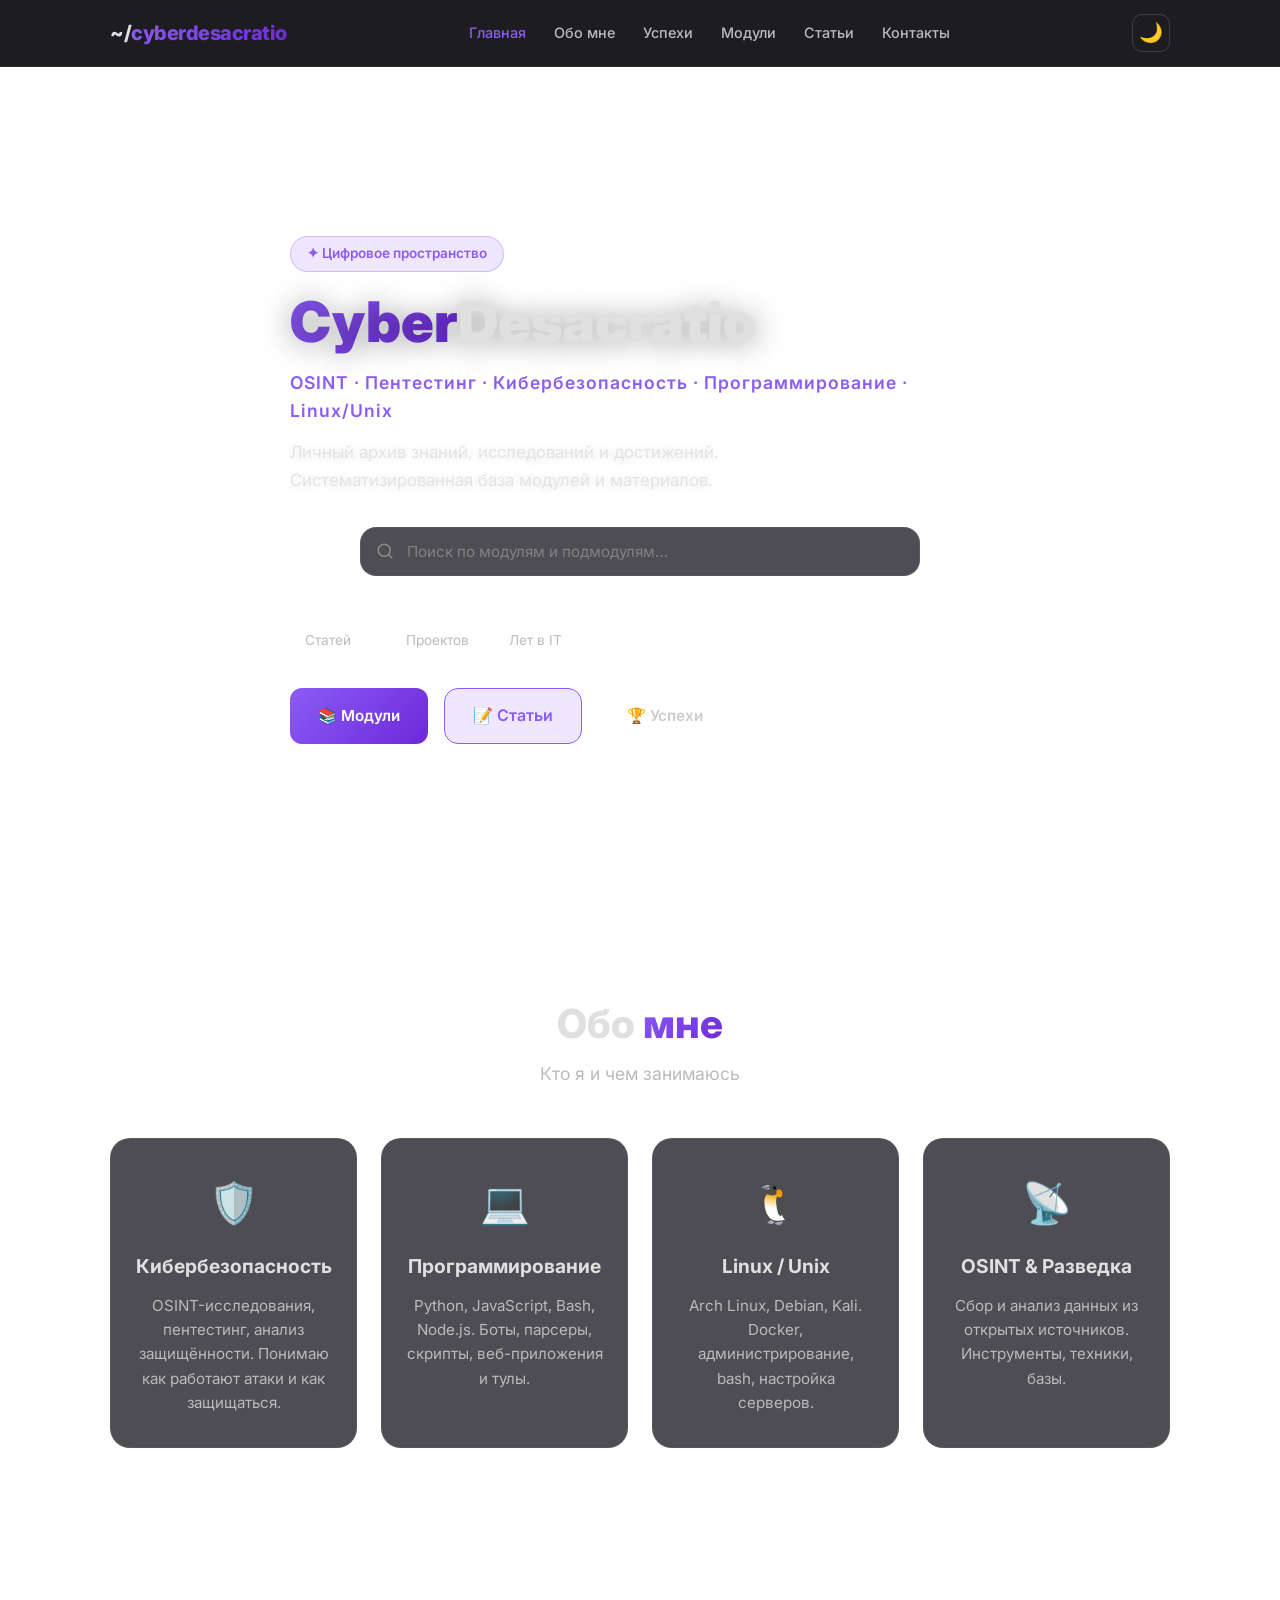
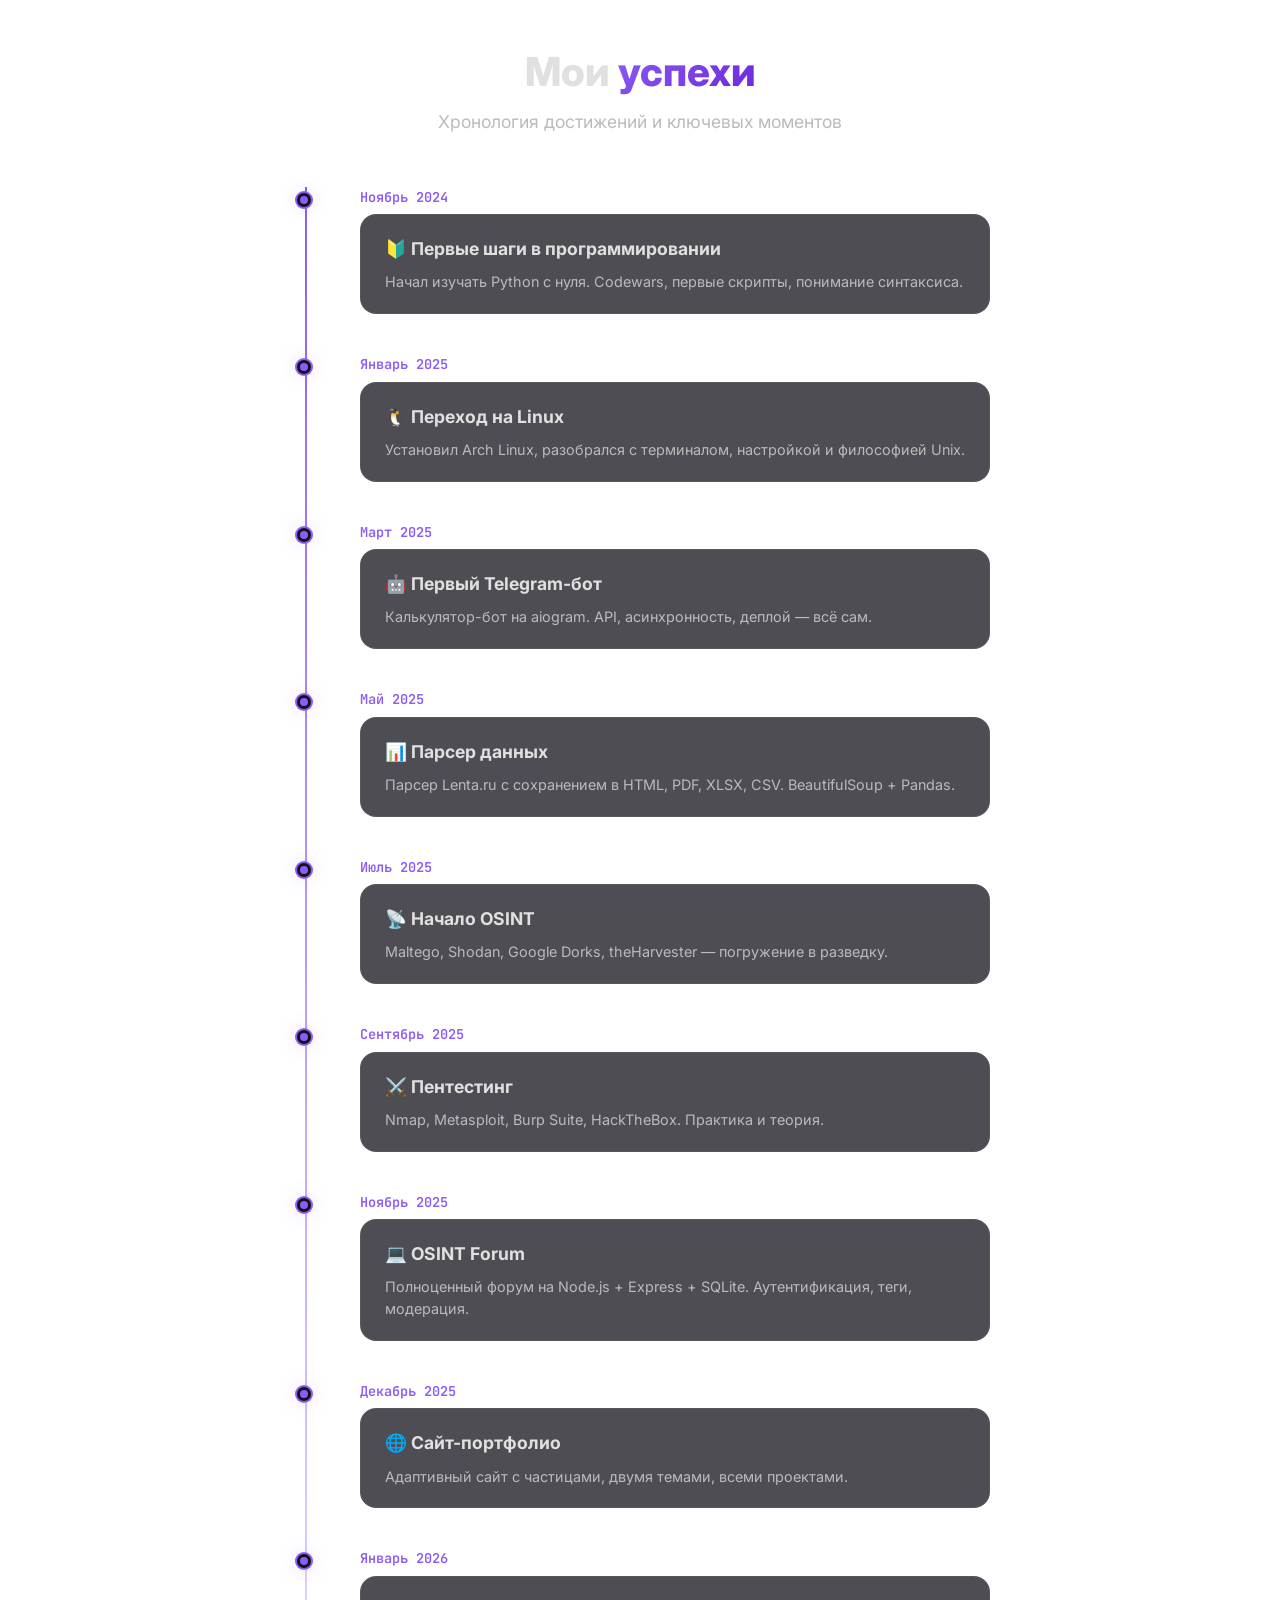
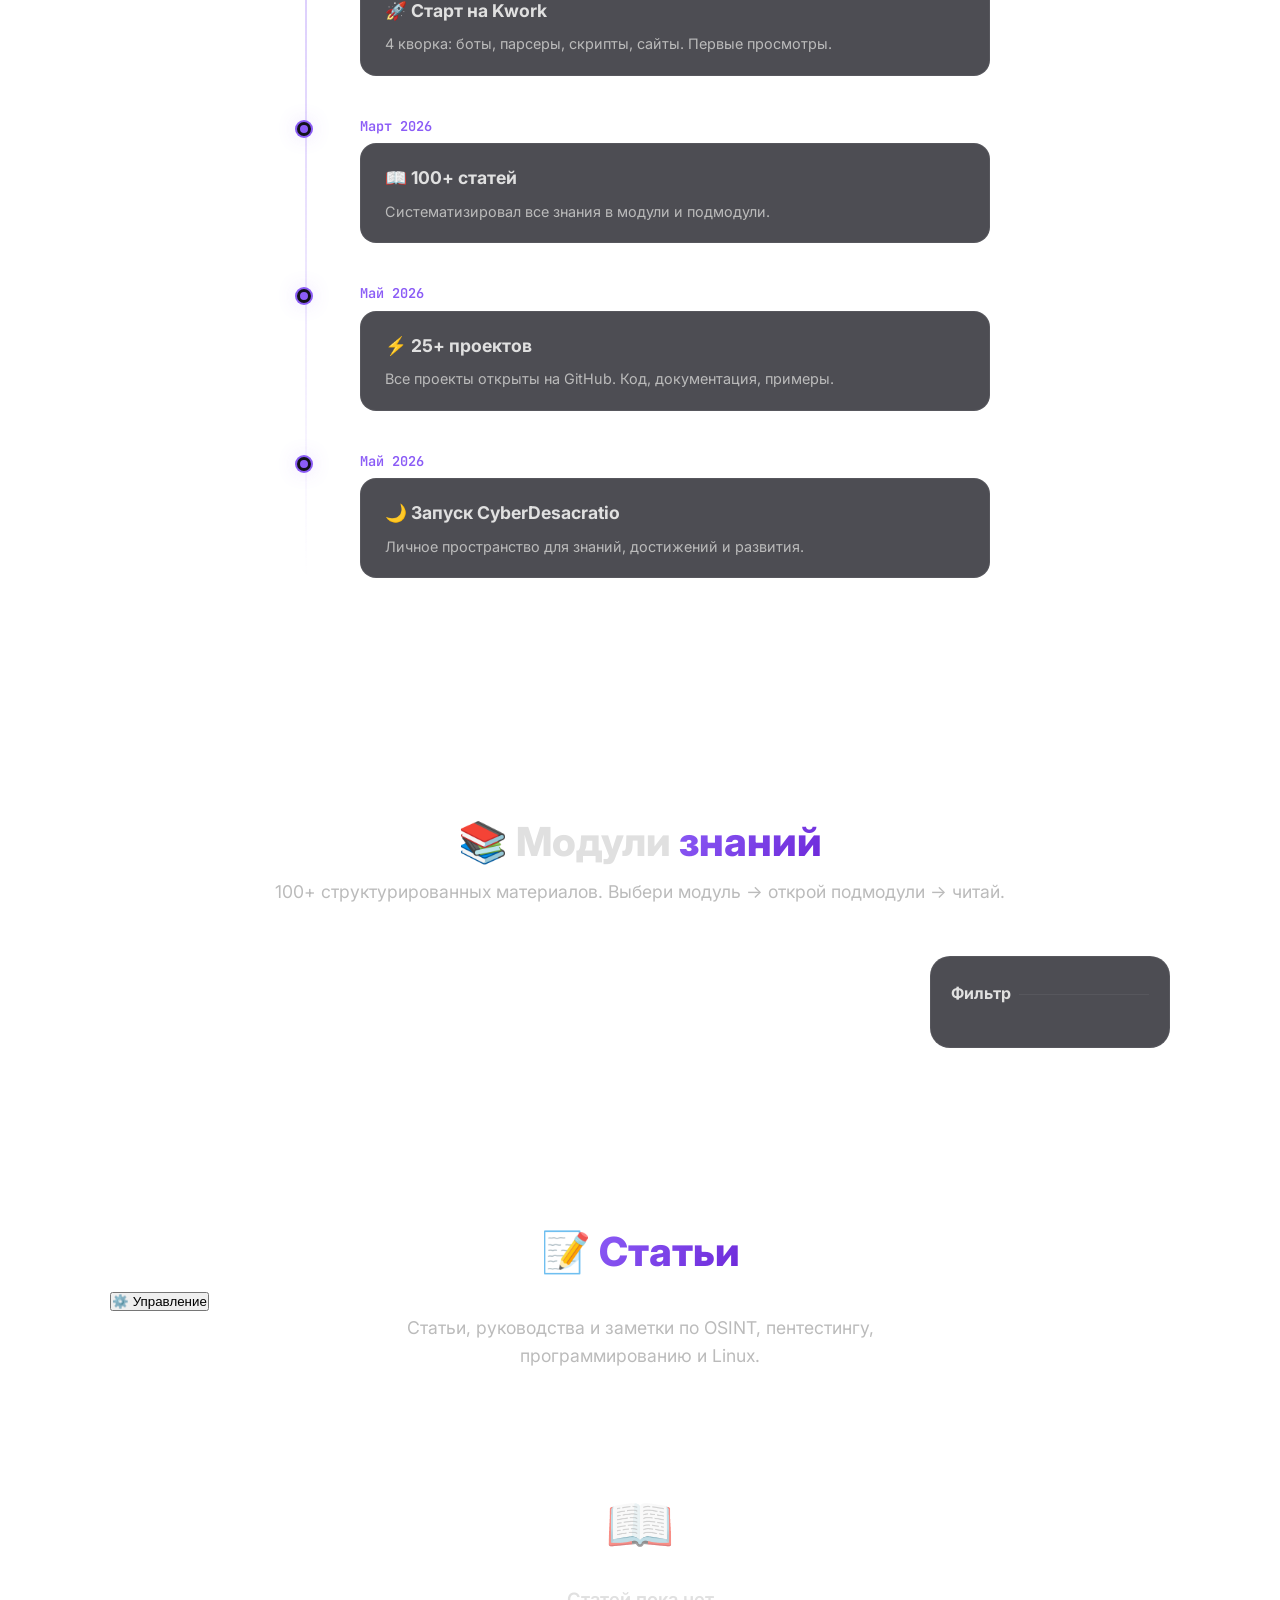
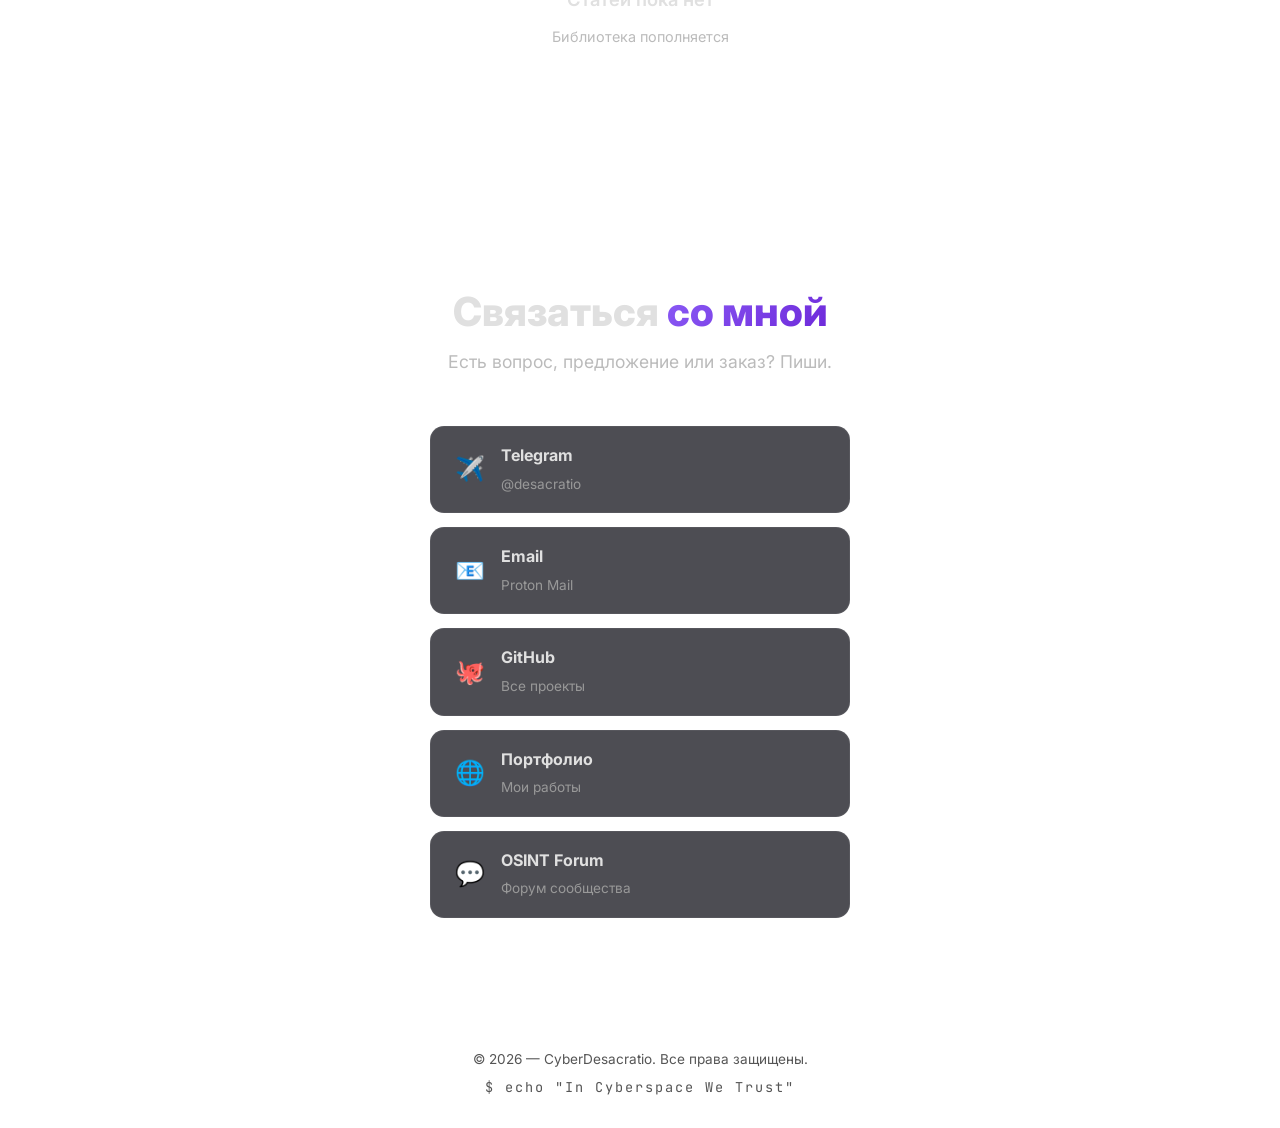
==== commit 7aaf7da3: "Remove manifest + PWA meta tags, upgrade SW stub to auto-kill" ====
--- a/index.html
+++ b/index.html
@@ -15,20 +15,7 @@
     <link rel="icon" href="favicon.ico" sizes="any">
     <link rel="icon" href="assets/icons/favicon.svg" type="image/svg+xml">
     <link rel="apple-touch-icon" href="assets/icons/apple-touch-icon.png">
-    <link rel="manifest" href="manifest.json">
-
-    <!-- iOS / Safari -->
-    <meta name="apple-mobile-web-app-capable" content="yes">
-    <meta name="apple-mobile-web-app-status-bar-style" content="black-translucent">
-    <meta name="apple-mobile-web-app-title" content="CyberDesacratio">
-    <meta name="format-detection" content="telephone=no">
-
-    <!-- Windows / IE -->
-    <meta name="application-name" content="CyberDesacratio">
-    <meta name="msapplication-TileColor" content="#0a0a0f">
-    <meta name="msapplication-TileImage" content="assets/icons/android-chrome-192x192.png">
-
-    <!-- Open Graph / Social -->
+    <link rel="apple-touch-icon" href="assets/icons/apple-touch-icon.png">
     <meta property="og:title" content="CyberDesacratio">
     <meta property="og:description" content="OSINT, пентестинг, программирование, Linux — личный архив знаний.">
     <meta property="og:type" content="website">
@@ -48,14 +35,14 @@
     <link rel="preconnect" href="https://fonts.googleapis.com" crossorigin>
     <link rel="preconnect" href="https://fonts.gstatic.com" crossorigin>
     <link rel="preload" href="https://fonts.googleapis.com/css2?family=Inter:wght@400;600;700;800;900&family=JetBrains+Mono:wght@400;600&display=swap" as="style">
-    <link rel="preload" href="style.css" as="style">
+    <link rel="preload" href="style.css?v=3" as="style">
 
     <!-- Preload фонов (WebP, CSS fallback на JPEG) -->
     <link rel="preload" href="assets/images/bg-dark-desktop.webp" as="image" media="(min-width: 1024px) and (prefers-color-scheme: dark)" type="image/webp">
     <link rel="preload" href="assets/images/bg-light-desktop.webp" as="image" media="(min-width: 1024px) and (prefers-color-scheme: light)" type="image/webp">
 
     <title>CyberDesacratio | OSINT & Cyber Security</title>
-    <link rel="stylesheet" href="style.css">
+    <link rel="stylesheet" href="style.css?v=3">
     <link href="https://fonts.googleapis.com/css2?family=Inter:wght@400;600;700;800;900&family=JetBrains+Mono:wght@400;600&display=swap" rel="stylesheet">
 </head>
 <body>
@@ -286,24 +273,65 @@
     <!-- ===== ARTICLES ===== -->
     <section class="articles" id="articles" aria-label="Статьи">
         <div class="container">
-            <h2 class="section-title" id="articlesTitle">📝 <span class="highlight">Статьи</span></h2>
+            <div class="articles-header">
+                <h2 class="section-title" id="articlesTitle">📝 <span class="highlight">Статьи</span></h2>
+                <button class="articles-admin-toggle" id="adminToggleBtn" aria-label="Управление статьями">⚙️ Управление</button>
+            </div>
             <p class="section-subtitle">
-                Чтобы предложить тему или выложить ваш готовый PDF/HTML/TXT файл как статью,
-                обратитесь ко мне в <a href="#contact" style="color:var(--accent);text-decoration:underline;">Telegram</a>
-                или на <a href="mailto:aleksandrzaicev114@proton.me" style="color:var(--accent);text-decoration:underline;">Email</a>.
-                Найти контакты можно ниже, в разделе «Связаться со мной».
+                Статьи, руководства и заметки по OSINT, пентестингу, программированию и Linux.
             </p>
 
-            <!-- Админ-панель (скрыта, показать двойным кликом по заголовку) -->
+            <!-- Админ-панель (скрыта, показать кнопкой Управление) -->
             <div class="admin-panel" id="adminPanel" style="display:none;">
                 <div class="admin-panel-inner">
-                    <span class="admin-badge">🔐 Админ-панель</span>
-                    <label class="articles-upload" id="articlesUpload">
-                        <input type="file" id="fileInput" accept=".txt,.html,.htm,.pdf" hidden>
-                        <span class="upload-btn">+ Загрузить файл</span>
-                        <span class="upload-hint">TXT · HTML · PDF (макс. 10MB)</span>
-                    </label>
-                </div>
+                    <div class="admin-header">
+                        <span class="admin-badge">🔐 Админ-панель</span>
+                        <button class="admin-close" id="adminCloseBtn" type="button" aria-label="Закрыть">✕</button>
+                    </div>
+
+                    <div class="admin-form">
+                        <div class="admin-row">
+                            <div class="admin-field">
+                                <label for="adminCategory">Категория</label>
+                                <select id="adminCategory">
+                                    <option value="">— Выберите категорию —</option>
+                                </select>
+                            </div>
+                            <div class="admin-field">
+                                <label for="adminTitle">Название статьи</label>
+                                <input type="text" id="adminTitle" placeholder="Введите название...">
+                            </div>
+                        </div>
+
+                        <div class="admin-field">
+                            <label>Файл с содержимым</label>
+                            <div class="admin-dropzone" id="adminDropzone">
+                                <input type="file" id="adminFileInput" accept=".txt,.html,.htm,.pdf" hidden>
+                                <div class="dropzone-placeholder">
+                                    <span class="dropzone-icon">📄</span>
+                                    <span>Нажми или перетащи файл сюда</span>
+                                    <span class="dropzone-hint">TXT · HTML · PDF · до 10MB</span>
+                                </div>
+                                <div class="dropzone-preview" id="adminFilePreview" style="display:none;">
+                                    <span class="preview-icon">📎</span>
+                                    <span class="preview-name" id="adminFileName"></span>
+                                    <span class="preview-size" id="adminFileSize"></span>
+                                    <button class="preview-remove" id="adminFileRemove" type="button">✕</button>
+                                </div>
+                            </div>
+                        </div>
+
+                        <div class="admin-actions">
+                            <button class="admin-btn admin-btn-primary" id="adminSaveBtn" disabled>💾 Опубликовать</button>
+                            <span class="admin-status" id="adminStatus"></span>
+                        </div>
+                    </div>
+                </div>
+            </div>
+
+            <!-- Фильтр по категориям -->
+            <div class="article-filters" id="articleFilters" style="display:none;">
+                <button class="article-filter active" data-category="">Все</button>
             </div>
 
             <!-- Список статей -->
@@ -391,15 +419,7 @@
         <svg viewBox="0 0 24 24" width="22" height="22" fill="none" stroke="currentColor" stroke-width="2" stroke-linecap="round" stroke-linejoin="round"><polyline points="18 15 12 9 6 15"/></svg>
     </button>
 
-    <script src="data.js"></script>
-    <script src="script.js" defer></script>
-    <script>
-    // Отключаем PWA-установку (чтоб не было диалогов браузера)
-    window.addEventListener('beforeinstallprompt', function(e) { e.preventDefault(); });
-    // SW регистрируем тихо
-    if ('serviceWorker' in navigator) {
-        navigator.serviceWorker.register('/sw.js').catch(function(){});
-    }
-    </script>
+    <script src="data.js?v=3"></script>
+    <script src="script.js?v=3"></script>
 </body>
 </html>
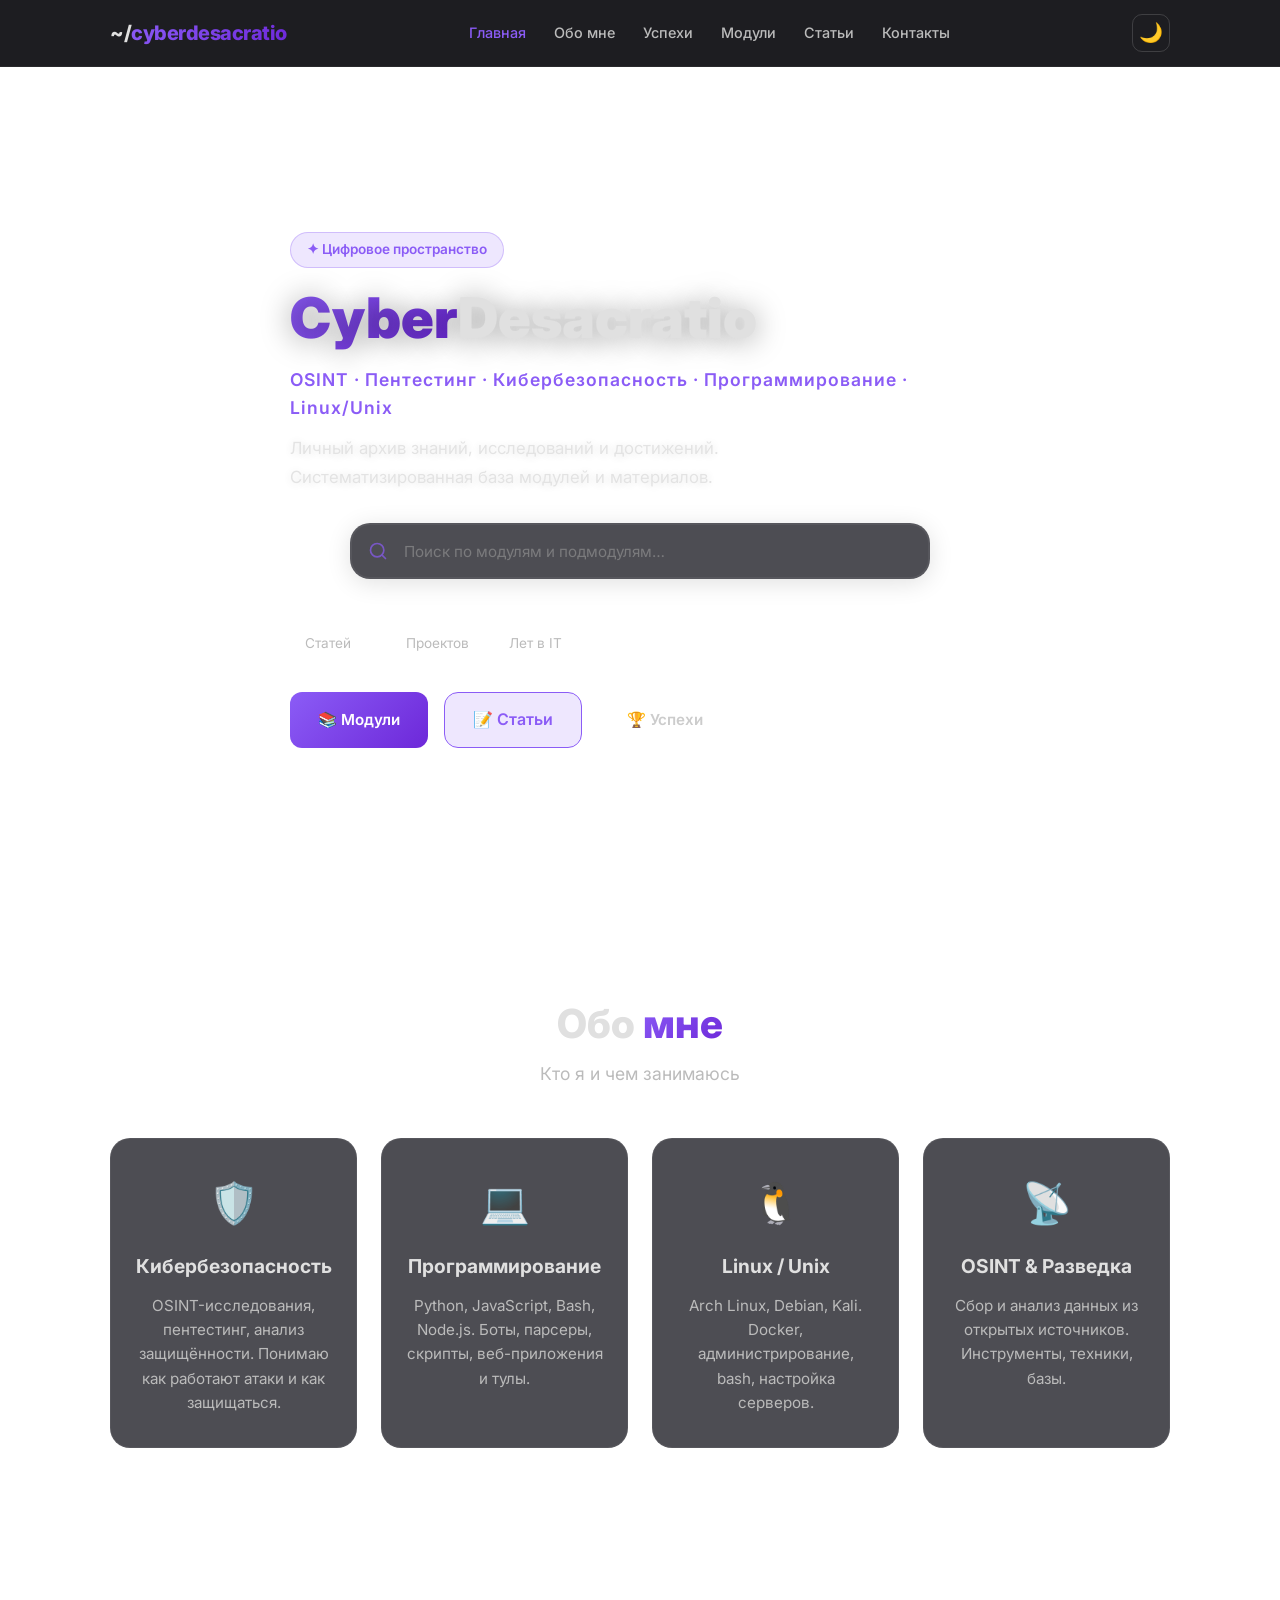
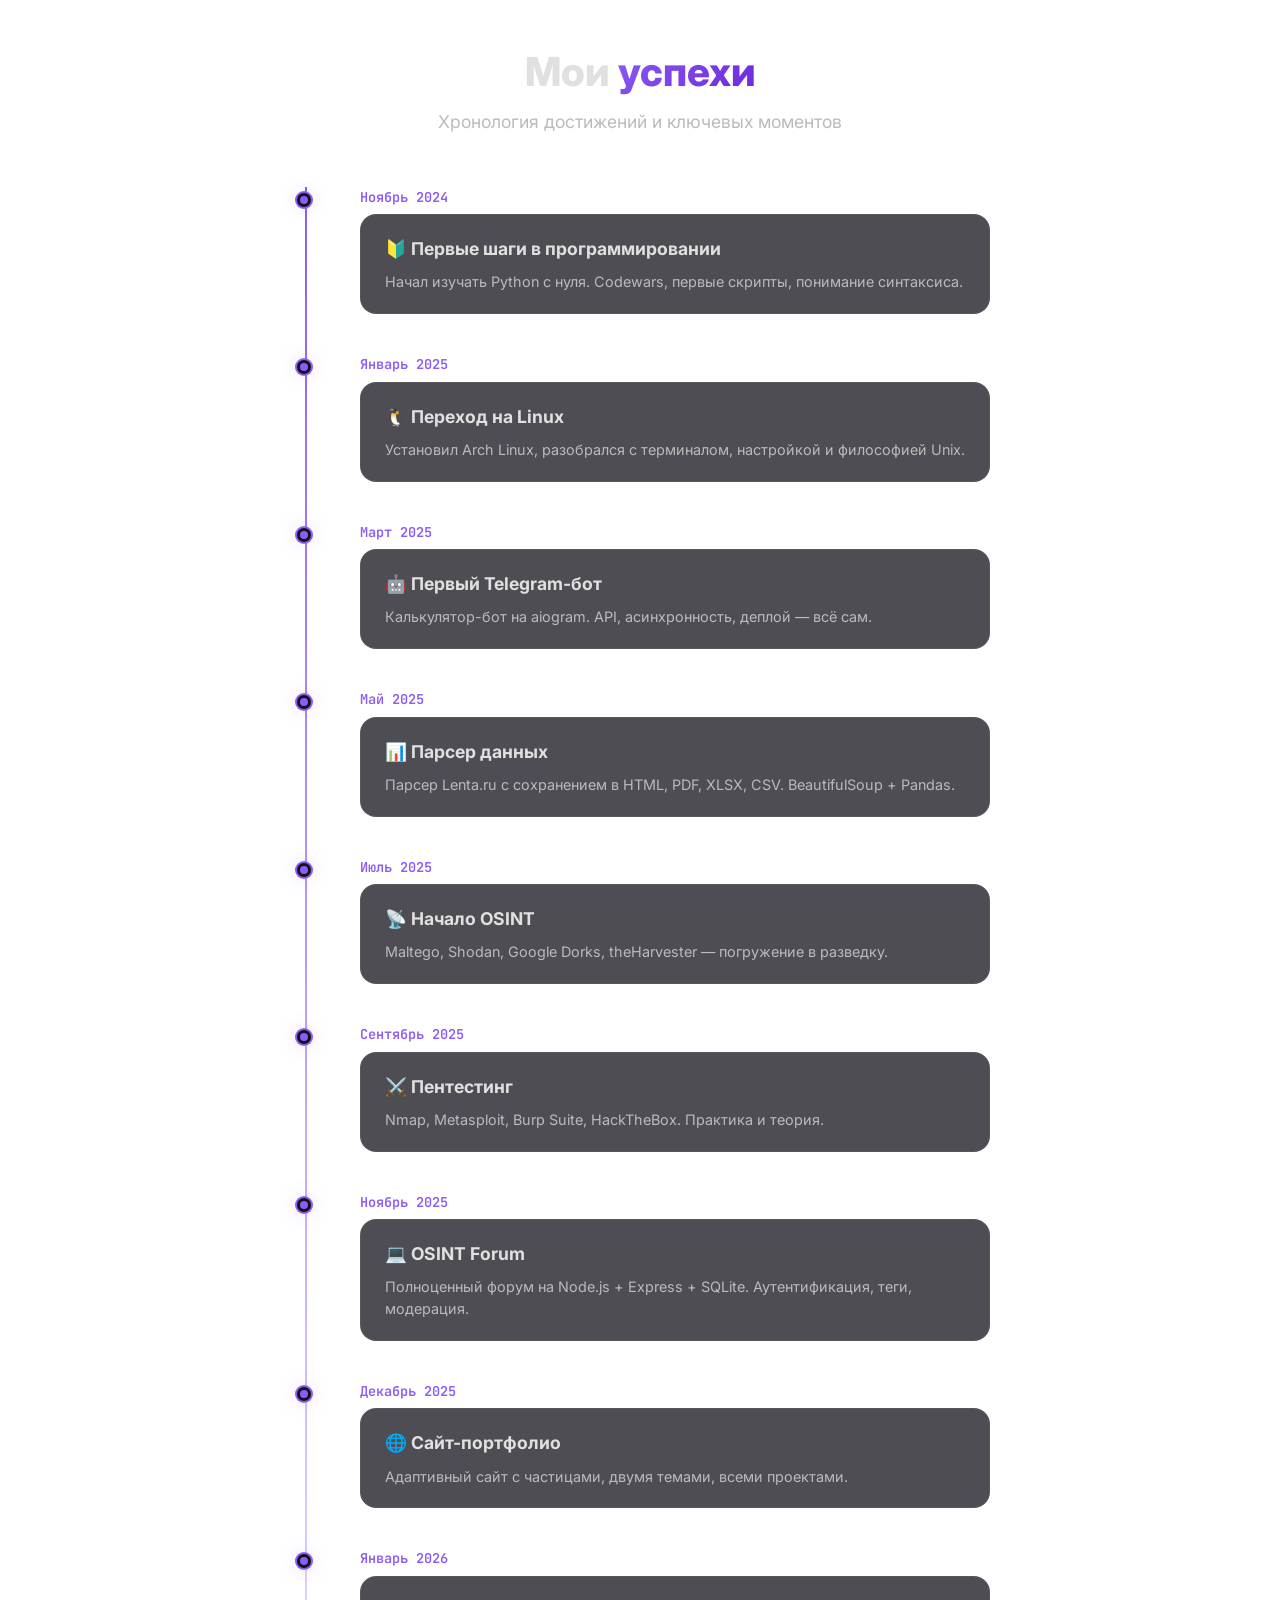
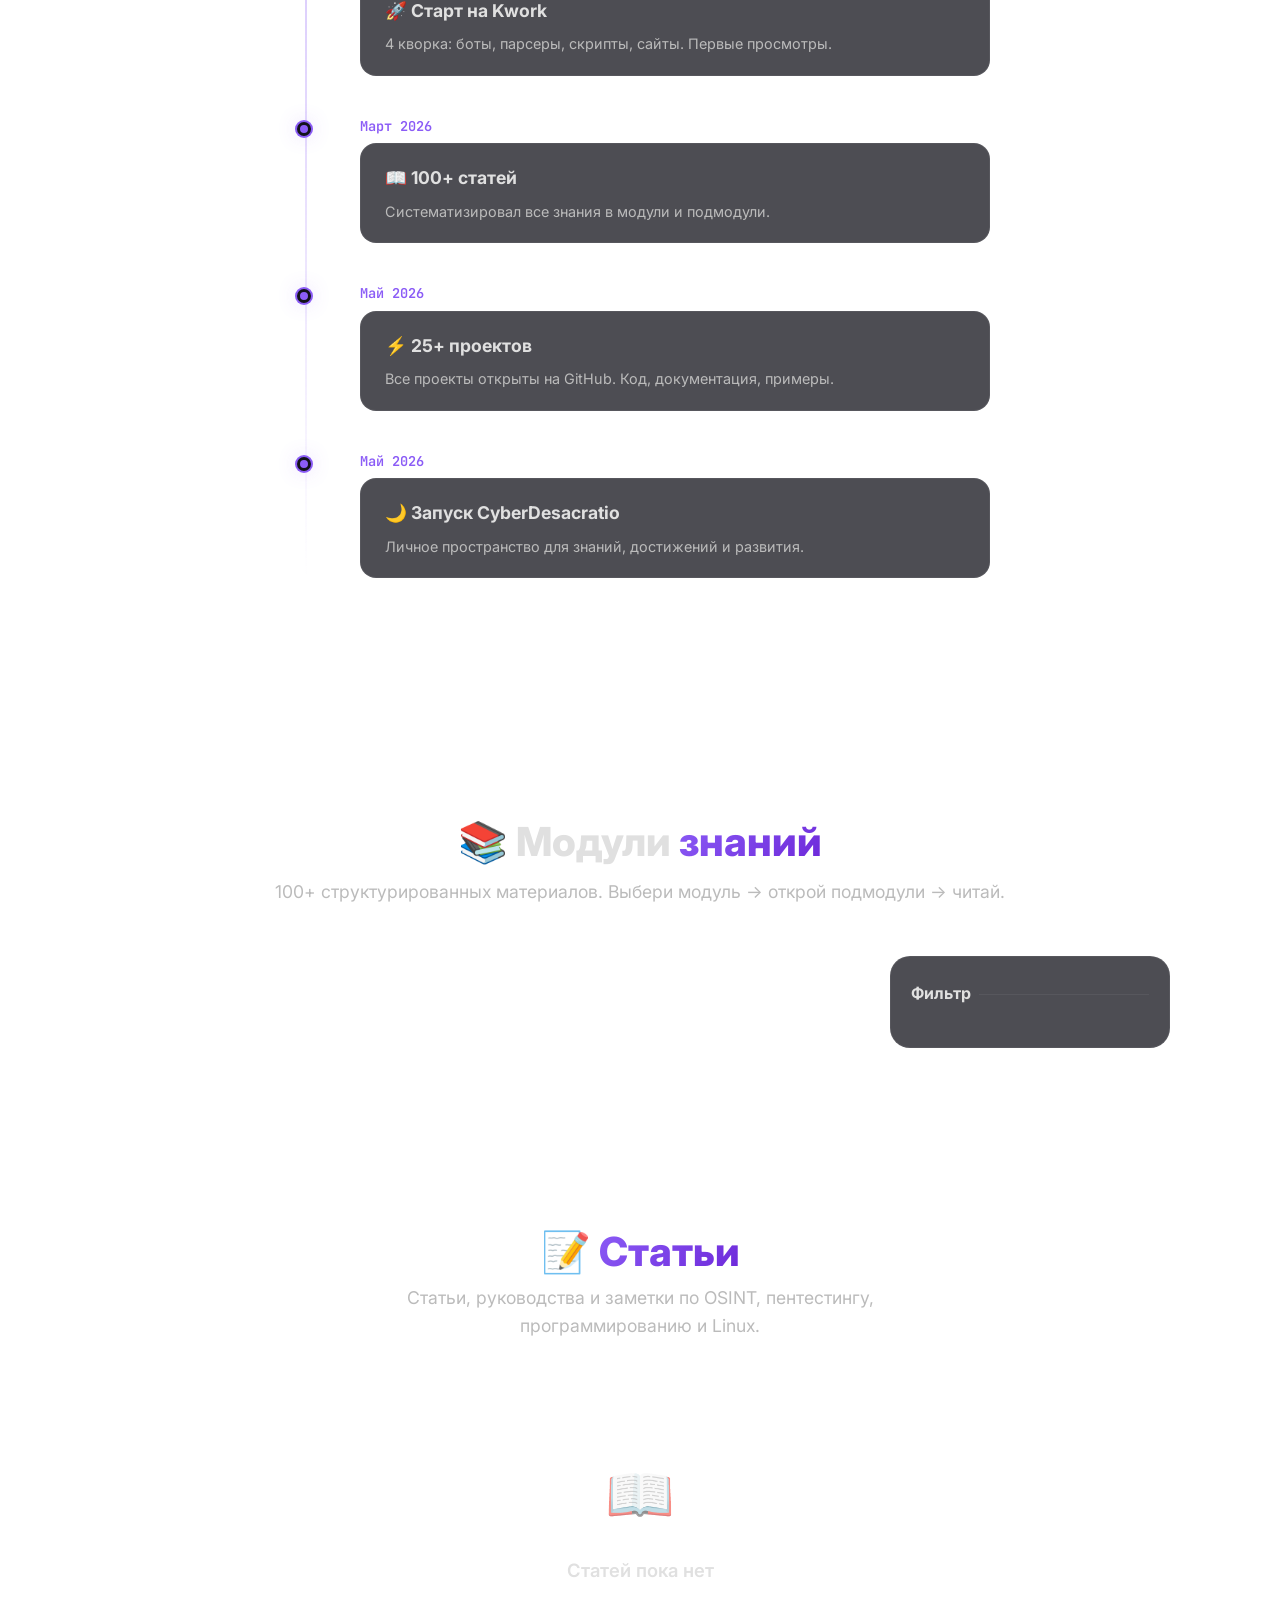
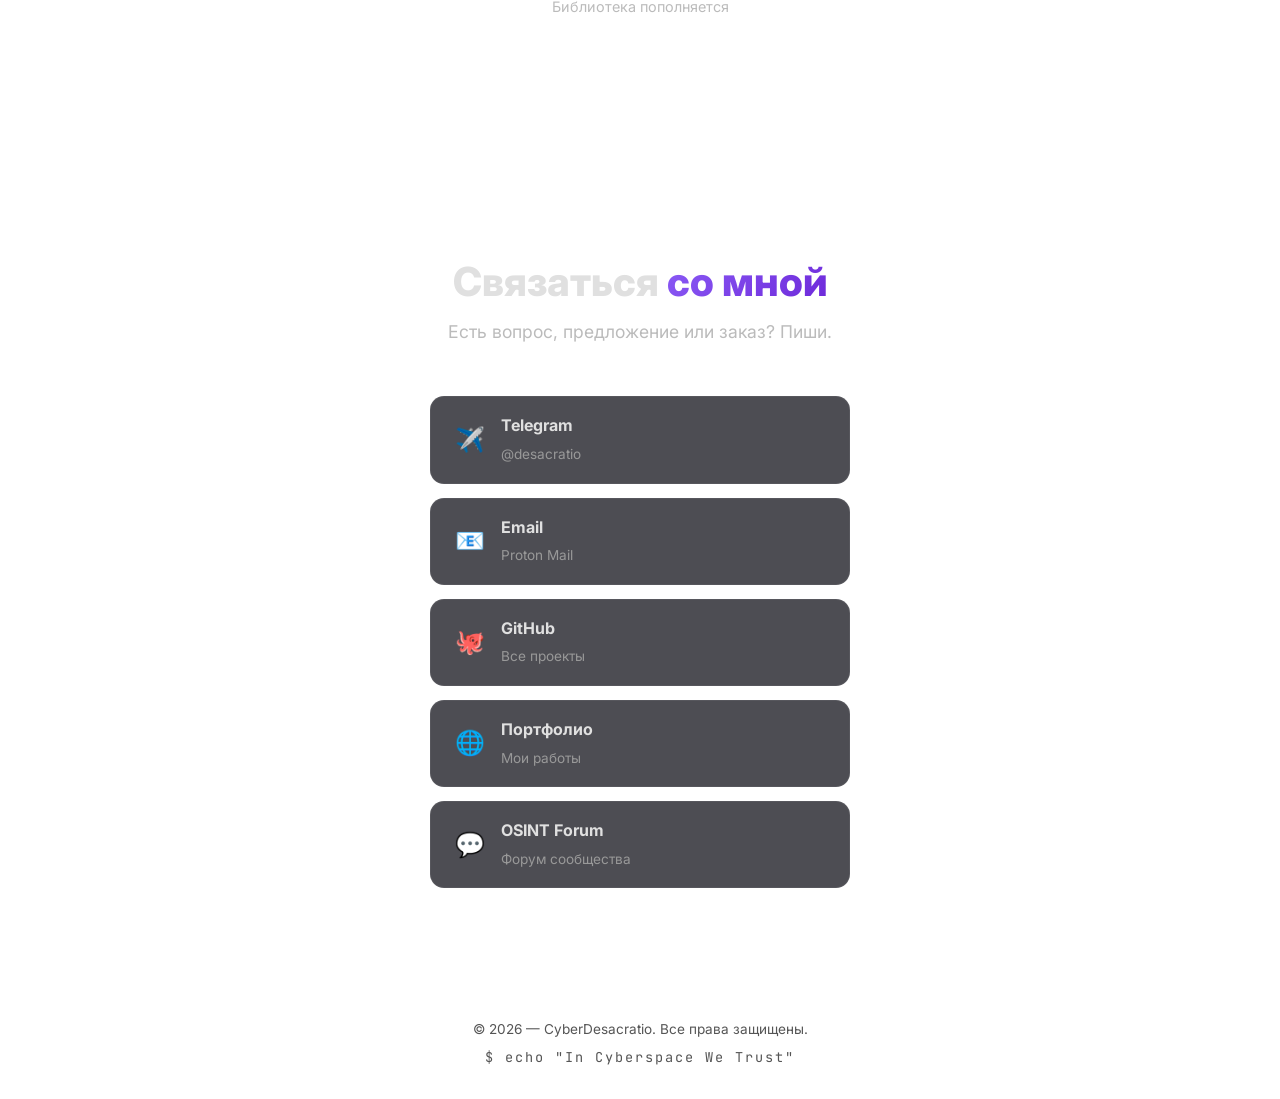
==== commit 99923c35: "feat: add real DE screenshots + stable SW" ====
--- a/index.html
+++ b/index.html
@@ -10,6 +10,8 @@
     <meta name="keywords" content="OSINT, пентестинг, кибербезопасность, Linux, программирование, Python, Arch">
     <meta name="author" content="CyberDesacratio">
     <meta name="robots" content="index, follow">
+
+    <!-- SW: минимальный, без кэширования, никогда не меняется -->
 
     <!-- Favicon -->
     <link rel="icon" href="favicon.ico" sizes="any">
@@ -275,64 +277,10 @@
         <div class="container">
             <div class="articles-header">
                 <h2 class="section-title" id="articlesTitle">📝 <span class="highlight">Статьи</span></h2>
-                <button class="articles-admin-toggle" id="adminToggleBtn" aria-label="Управление статьями">⚙️ Управление</button>
             </div>
             <p class="section-subtitle">
                 Статьи, руководства и заметки по OSINT, пентестингу, программированию и Linux.
             </p>
-
-            <!-- Админ-панель (скрыта, показать кнопкой Управление) -->
-            <div class="admin-panel" id="adminPanel" style="display:none;">
-                <div class="admin-panel-inner">
-                    <div class="admin-header">
-                        <span class="admin-badge">🔐 Админ-панель</span>
-                        <button class="admin-close" id="adminCloseBtn" type="button" aria-label="Закрыть">✕</button>
-                    </div>
-
-                    <div class="admin-form">
-                        <div class="admin-row">
-                            <div class="admin-field">
-                                <label for="adminCategory">Категория</label>
-                                <select id="adminCategory">
-                                    <option value="">— Выберите категорию —</option>
-                                </select>
-                            </div>
-                            <div class="admin-field">
-                                <label for="adminTitle">Название статьи</label>
-                                <input type="text" id="adminTitle" placeholder="Введите название...">
-                            </div>
-                        </div>
-
-                        <div class="admin-field">
-                            <label>Файл с содержимым</label>
-                            <div class="admin-dropzone" id="adminDropzone">
-                                <input type="file" id="adminFileInput" accept=".txt,.html,.htm,.pdf" hidden>
-                                <div class="dropzone-placeholder">
-                                    <span class="dropzone-icon">📄</span>
-                                    <span>Нажми или перетащи файл сюда</span>
-                                    <span class="dropzone-hint">TXT · HTML · PDF · до 10MB</span>
-                                </div>
-                                <div class="dropzone-preview" id="adminFilePreview" style="display:none;">
-                                    <span class="preview-icon">📎</span>
-                                    <span class="preview-name" id="adminFileName"></span>
-                                    <span class="preview-size" id="adminFileSize"></span>
-                                    <button class="preview-remove" id="adminFileRemove" type="button">✕</button>
-                                </div>
-                            </div>
-                        </div>
-
-                        <div class="admin-actions">
-                            <button class="admin-btn admin-btn-primary" id="adminSaveBtn" disabled>💾 Опубликовать</button>
-                            <span class="admin-status" id="adminStatus"></span>
-                        </div>
-                    </div>
-                </div>
-            </div>
-
-            <!-- Фильтр по категориям -->
-            <div class="article-filters" id="articleFilters" style="display:none;">
-                <button class="article-filter active" data-category="">Все</button>
-            </div>
 
             <!-- Список статей -->
             <div class="articles-grid" id="articlesGrid">
@@ -421,5 +369,23 @@
 
     <script src="data.js?v=3"></script>
     <script src="script.js?v=3"></script>
+    <script>
+    // Минимальная регистрация стабильного SW (без кэширования)
+    if ('serviceWorker' in navigator) {
+        navigator.serviceWorker.register('sw.js').then(function(reg) {
+            console.log('[SW] registered');
+            reg.addEventListener('updatefound', function() {
+                var worker = reg.installing;
+                worker.addEventListener('statechange', function() {
+                    if (worker.state === 'installed' && navigator.serviceWorker.controller) {
+                        console.log('[SW] updated');
+                    }
+                });
+            });
+        }).catch(function(err) {
+            console.log('[SW] error:', err);
+        });
+    }
+    </script>
 </body>
 </html>
--- a/style.css
+++ b/style.css
@@ -1088,72 +1088,89 @@
     }
 }
 
-/* ===== ПОИСК ===== */
+/* ===== ПОИСК — АХУЕННЫЙ ===== */
 .hero-search {
     position: relative;
     width: 100%;
-    max-width: 560px;
-    margin: 16px auto 0;
+    max-width: 580px;
+    margin: 18px auto 0;
 }
 .hero-search .search-icon {
     position: absolute;
-    left: 16px;
+    left: 18px;
     top: 50%;
     transform: translateY(-50%);
-    color: var(--text-muted);
+    color: var(--accent);
     pointer-events: none;
-    z-index: 1;
-    opacity: 0.6;
+    z-index: 2;
+    opacity: 0.7;
+    width: 20px;
+    height: 20px;
 }
 #searchInput {
     width: 100%;
-    padding: 14px 16px 14px 46px;
-    border: 1px solid var(--border);
-    border-radius: 16px;
+    padding: 16px 20px 16px 52px;
+    border: 2px solid var(--border);
+    border-radius: 20px;
     background: var(--card-bg);
-    backdrop-filter: blur(12px);
-    -webkit-backdrop-filter: blur(12px);
-    color: var(--text);
-    font-size: 0.95rem;
+    backdrop-filter: blur(16px);
+    -webkit-backdrop-filter: blur(16px);
+    color: var(--text);
+    font-size: 1rem;
     font-family: inherit;
-    transition: border-color 0.3s ease, box-shadow 0.3s ease;
+    transition: all 0.35s cubic-bezier(0.4, 0, 0.2, 1);
     outline: none;
+    box-shadow: 0 4px 24px rgba(0,0,0,0.12);
 }
 #searchInput::placeholder {
     color: var(--text-dim);
-    opacity: 0.7;
+    opacity: 0.6;
+    font-size: 0.95rem;
 }
 #searchInput:focus {
     border-color: var(--accent);
-    box-shadow: 0 0 0 3px rgba(139,92,246,0.15);
+    box-shadow: 0 0 0 4px rgba(139,92,246,0.12), 0 8px 32px rgba(139,92,246,0.08);
+    background: var(--card-bg-solid);
+}
+#searchInput:focus + .search-icon {
+    color: var(--accent);
+    opacity: 1;
 }
 body.light-mode #searchInput:focus {
-    box-shadow: 0 0 0 3px rgba(139,92,246,0.1);
+    box-shadow: 0 0 0 4px rgba(139,92,246,0.08), 0 8px 32px rgba(139,92,246,0.04);
 }
 
 .search-results {
     position: absolute;
-    top: calc(100% + 6px);
+    top: calc(100% + 8px);
     left: 0;
     right: 0;
     background: var(--card-bg-solid);
     border: 1px solid var(--border);
-    border-radius: 16px;
-    max-height: 360px;
+    border-radius: 18px;
+    max-height: 380px;
     overflow-y: auto;
     overflow-y: overlay;
     display: none;
     z-index: 100;
-    box-shadow: 0 20px 60px rgba(0,0,0,0.4);
+    box-shadow: 0 24px 80px rgba(0,0,0,0.5);
     -webkit-overflow-scrolling: touch;
-}
-.search-results.active {
-    display: block;
-}
+    padding: 6px 0;
+    animation: searchDrop 0.25s cubic-bezier(0.4, 0, 0.2, 1);
+}
+.search-results::-webkit-scrollbar { width: 4px; }
+.search-results::-webkit-scrollbar-thumb { background: var(--accent); border-radius: 2px; }
+.search-results.active { display: block; }
+
+@keyframes searchDrop {
+    from { opacity: 0; transform: translateY(-8px); }
+    to { opacity: 1; transform: translateY(0); }
+}
+
 .search-result-item {
     display: block;
     width: 100%;
-    padding: 12px 18px;
+    padding: 14px 20px;
     border: none;
     background: transparent;
     color: var(--text);
@@ -1161,41 +1178,47 @@
     font-size: 0.9rem;
     text-align: left;
     cursor: pointer;
-    transition: background 0.2s ease;
-    border-bottom: 1px solid var(--border);
-}
-.search-result-item:last-child {
-    border-bottom: none;
+    transition: all 0.15s ease;
+    border-left: 3px solid transparent;
 }
 .search-result-item:hover,
 .search-result-item:focus {
     background: var(--section-alt);
+    border-left-color: var(--accent);
     outline: none;
+}
+.search-result-item:active {
+    background: var(--tag-bg);
 }
 .search-result-item .result-module {
     display: block;
-    font-size: 0.75rem;
+    font-size: 0.7rem;
     color: var(--accent);
     font-family: 'JetBrains Mono', monospace;
-    margin-bottom: 2px;
-    font-weight: 500;
+    margin-bottom: 3px;
+    font-weight: 600;
+    letter-spacing: 0.3px;
+    text-transform: uppercase;
 }
 .search-result-item .result-title {
     display: block;
-    font-weight: 500;
+    font-weight: 600;
+    font-size: 0.95rem;
+    margin-bottom: 4px;
 }
 .search-result-item .result-match {
     display: block;
-    font-size: 0.8rem;
-    color: var(--text-muted);
-    margin-top: 3px;
-    line-height: 1.4;
+    font-size: 0.78rem;
+    color: var(--text-dim);
+    margin-top: 2px;
+    line-height: 1.5;
 }
 .search-result-item .result-match mark {
-    background: rgba(139,92,246,0.25);
-    color: var(--accent);
-    border-radius: 2px;
-    padding: 0 2px;
+    background: rgba(139,92,246,0.2);
+    color: var(--accent);
+    border-radius: 3px;
+    padding: 1px 4px;
+    font-weight: 500;
 }
 .search-no-results {
     padding: 24px 18px;
@@ -1204,10 +1227,30 @@
     font-size: 0.9rem;
 }
 
+/* Подсветка найденного слова в подмодуле */
+.search-highlight {
+    background: rgba(139, 92, 246, 0.25) !important;
+    color: #c4a8ff !important;
+    border-radius: 4px;
+    padding: 1px 4px;
+    font-weight: 500;
+    animation: searchPulse 2.5s ease-out forwards;
+}
+body.light-mode .search-highlight {
+    background: rgba(139, 92, 246, 0.15) !important;
+    color: #6d28d9 !important;
+}
+@keyframes searchPulse {
+    0% { background: rgba(139, 92, 246, 0.5); color: #fff; }
+    20% { background: rgba(139, 92, 246, 0.35); }
+    60% { background: rgba(139, 92, 246, 0.2); }
+    100% { background: rgba(139, 92, 246, 0); color: inherit; }
+}
+
 /* ===== ФИЛЬТР В БИБЛИОТЕКЕ ===== */
 .library-layout {
     display: grid;
-    grid-template-columns: 1fr 240px;
+    grid-template-columns: 1fr 280px;
     gap: 32px;
     align-items: start;
 }
@@ -1239,16 +1282,16 @@
 .filter-list {
     display: flex;
     flex-direction: column;
-    gap: 6px;
+    gap: 5px;
 }
 .filter-btn {
     display: flex;
     align-items: center;
-    gap: 10px;
+    gap: 8px;
     width: 100%;
-    padding: 10px 14px;
+    padding: 10px 12px;
     border: 1px solid var(--border);
-    border-radius: 12px;
+    border-radius: 10px;
     background: transparent;
     color: var(--text-muted);
     font-family: inherit;
@@ -1256,6 +1299,7 @@
     cursor: pointer;
     transition: all 0.2s ease;
     text-align: left;
+    white-space: nowrap;
 }
 .filter-btn:hover {
     background: var(--section-alt);
@@ -1266,22 +1310,31 @@
     background: var(--tag-bg);
     border-color: var(--accent);
     color: var(--accent);
-    font-weight: 500;
+    font-weight: 600;
 }
 .filter-btn .filter-icon {
-    font-size: 1.1rem;
-    width: 24px;
+    font-size: 1rem;
+    width: 20px;
     text-align: center;
     flex-shrink: 0;
 }
+.filter-btn .filter-name {
+    flex: 0 1 auto;
+    overflow: hidden;
+    text-overflow: ellipsis;
+    min-width: 0;
+}
 .filter-btn .filter-count {
     margin-left: auto;
+    flex-shrink: 0;
     background: var(--section-alt);
-    border-radius: 6px;
-    padding: 1px 8px;
-    font-size: 0.75rem;
+    border-radius: 5px;
+    padding: 1px 7px;
+    font-size: 0.7rem;
     font-family: 'JetBrains Mono', monospace;
     color: var(--text-dim);
+    min-width: 22px;
+    text-align: center;
 }
 .filter-btn.active .filter-count {
     background: rgba(139,92,246,0.2);
@@ -1321,62 +1374,48 @@
     line-height: 1.6;
 }
 
-/* Админ-панель */
-.admin-panel {
-    margin-bottom: 28px;
-    animation: fadeIn 0.3s ease;
-}
-.admin-panel-inner {
+/* Заголовок статей + кнопка управления */
+.articles-header {
     display: flex;
     align-items: center;
     justify-content: center;
     gap: 16px;
     flex-wrap: wrap;
-    padding: 20px 24px;
-    background: var(--card-bg);
-    backdrop-filter: blur(12px);
-    -webkit-backdrop-filter: blur(12px);
-    border: 1px dashed var(--accent);
-    border-radius: 16px;
-}
-.admin-badge {
-    font-size: 0.8rem;
-    font-weight: 600;
-    color: var(--accent);
-    font-family: 'JetBrains Mono', monospace;
-}
-.articles-upload {
-    display: flex;
-    align-items: center;
-    gap: 12px;
-    cursor: pointer;
-}
-.upload-btn {
-    display: inline-flex;
-    align-items: center;
+    margin-bottom: 8px;
+}
+.articles-header .section-title {
+    margin-bottom: 0;
+}
+
+
+/* Фильтр статей */
+.article-filters {
+    display: flex;
+    flex-wrap: wrap;
     gap: 8px;
-    padding: 12px 24px;
-    background: var(--accent-gradient, linear-gradient(135deg, #8b5cf6, #6d28d9));
-    color: #fff;
-    border: none;
-    border-radius: 12px;
-    font-size: 0.9rem;
-    font-weight: 600;
+    margin-bottom: 20px;
+    justify-content: center;
+}
+.article-filter {
+    padding: 6px 16px;
+    border-radius: 20px;
+    border: 1px solid var(--border);
+    background: transparent;
+    color: var(--text-muted);
+    font-size: 0.82rem;
+    font-weight: 500;
     font-family: inherit;
     cursor: pointer;
-    transition: transform 0.2s ease, box-shadow 0.3s ease;
-    box-shadow: 0 4px 20px rgba(139,92,246,0.25);
-}
-.upload-btn:hover {
-    transform: translateY(-1px);
-    box-shadow: 0 6px 30px rgba(139,92,246,0.35);
-}
-.upload-btn:active {
-    transform: translateY(0) scale(0.98);
-}
-.upload-hint {
-    font-size: 0.78rem;
-    color: var(--text-muted);
+    transition: all 0.2s ease;
+}
+.article-filter:hover {
+    border-color: var(--accent);
+    color: var(--accent);
+}
+.article-filter.active {
+    background: var(--accent);
+    color: #fff;
+    border-color: var(--accent);
 }
 
 /* Сетка статей */
@@ -1440,6 +1479,21 @@
     font-size: 0.75rem;
     color: var(--text-muted);
     margin-bottom: 10px;
+    display: flex;
+    align-items: center;
+    gap: 8px;
+    flex-wrap: wrap;
+}
+.article-card .article-category-tag {
+    display: inline-block;
+    padding: 1px 8px;
+    border-radius: 4px;
+    font-size: 0.65rem;
+    font-weight: 700;
+    font-family: 'JetBrains Mono', monospace;
+    background: var(--tag-bg);
+    color: var(--accent);
+    letter-spacing: 0.3px;
 }
 .article-card .article-preview {
     font-size: 0.85rem;
@@ -1450,30 +1504,6 @@
     -webkit-box-orient: vertical;
     overflow: hidden;
 }
-.article-card .article-delete {
-    position: absolute;
-    top: 10px;
-    right: 10px;
-    width: 26px;
-    height: 26px;
-    border-radius: 6px;
-    border: none;
-    background: rgba(239,68,68,0.12);
-    color: #ef4444;
-    font-size: 12px;
-    cursor: pointer;
-    display: none;
-    align-items: center;
-    justify-content: center;
-    transition: background 0.2s ease;
-}
-.article-card .article-delete:hover {
-    background: rgba(239,68,68,0.25);
-}
-.article-card .article-delete.visible {
-    display: flex;
-}
-
 .articles-empty {
     display: flex;
     flex-direction: column;
@@ -1545,6 +1575,20 @@
     max-width: 100%;
     border-radius: 12px;
     margin: 16px 0;
+    box-shadow: 0 4px 24px rgba(0,0,0,0.3);
+}
+.article-viewer .article-viewer-content .de-screenshot {
+    display: block;
+    margin: 20px auto;
+    max-width: 100%;
+    border-radius: 12px;
+    border: 1px solid var(--border);
+    box-shadow: 0 8px 32px rgba(0,0,0,0.4);
+    transition: transform 0.3s ease, box-shadow 0.3s ease;
+}
+.article-viewer .article-viewer-content .de-screenshot:hover {
+    transform: scale(1.02);
+    box-shadow: 0 12px 48px rgba(0,0,0,0.5);
 }
 .article-viewer .article-viewer-content code {
     background: var(--code-bg);
@@ -1583,6 +1627,239 @@
 .article-viewer .article-viewer-content a {
     color: var(--accent);
     text-decoration: underline;
+}
+.article-viewer .article-viewer-content table {
+    width: 100%;
+    border-collapse: collapse;
+    margin: 16px 0;
+    font-size: 0.85rem;
+}
+.article-viewer .article-viewer-content th,
+.article-viewer .article-viewer-content td {
+    padding: 10px 14px;
+    border: 1px solid var(--border);
+    text-align: left;
+}
+.article-viewer .article-viewer-content th {
+    background: var(--card-bg-solid);
+    color: var(--text);
+    font-weight: 600;
+    font-family: 'JetBrains Mono', monospace;
+    font-size: 0.8rem;
+}
+.article-viewer .article-viewer-content td {
+    color: var(--text-muted);
+}
+.article-viewer .article-viewer-content tr:nth-child(even) td {
+    background: rgba(255,255,255,0.02);
+}
+.article-viewer .article-viewer-content .de-table-label {
+    display: inline-block;
+    padding: 2px 10px;
+    border-radius: 6px;
+    font-size: 0.7rem;
+    font-weight: 700;
+    font-family: 'JetBrains Mono', monospace;
+    letter-spacing: 0.3px;
+}
+.article-viewer .article-viewer-content .de-table-label.done { background: rgba(34,197,94,0.15); color: #22c55e; }
+.article-viewer .article-viewer-content .de-table-label.warn { background: rgba(234,179,8,0.15); color: #eab308; }
+.article-viewer .article-viewer-content .de-table-label.missing { background: rgba(239,68,68,0.15); color: #ef4444; }
+.article-viewer .article-viewer-content hr {
+    border: none;
+    border-top: 1px solid var(--border);
+    margin: 24px 0;
+}
+.article-viewer .article-viewer-content .de-recommendation {
+    padding: 16px 20px;
+    border-radius: 12px;
+    margin: 12px 0;
+    border-left: 3px solid var(--accent);
+    background: var(--tag-bg);
+}
+.article-viewer .article-viewer-content .de-recommendation h4 {
+    color: var(--accent);
+    margin-bottom: 4px;
+    font-size: 0.9rem;
+}
+.article-viewer .article-viewer-content .de-recommendation p {
+    margin-bottom: 0;
+    font-size: 0.85rem;
+}
+.article-viewer .article-viewer-content .de-rating {
+    font-family: 'JetBrains Mono', monospace;
+    font-size: 0.8rem;
+    color: var(--accent);
+}
+.article-viewer .article-viewer-content .de-intro {
+    font-size: 1rem;
+    line-height: 1.8;
+    padding: 20px 24px;
+    background: var(--card-bg-solid);
+    border-radius: 12px;
+    margin-bottom: 24px;
+    border: 1px solid var(--border);
+}
+.article-viewer .article-viewer-content .de-section-title {
+    font-size: 1.4rem;
+    font-weight: 800;
+    color: var(--accent);
+    margin: 1.6em 0 0.6em;
+    padding-bottom: 8px;
+    border-bottom: 2px solid var(--accent);
+}
+.article-viewer .article-viewer-content .de-subsection-title {
+    font-size: 1.15rem;
+    font-weight: 700;
+    color: var(--text);
+    margin: 1.2em 0 0.4em;
+    display: flex;
+    align-items: center;
+    gap: 8px;
+}
+.article-viewer .article-viewer-content .de-meta {
+    display: grid;
+    grid-template-columns: auto 1fr;
+    gap: 4px 16px;
+    margin: 12px 0 16px;
+    padding: 12px 16px;
+    background: var(--card-bg-solid);
+    border-radius: 10px;
+    font-size: 0.82rem;
+}
+.article-viewer .article-viewer-content .de-meta dt {
+    color: var(--text-dim);
+    font-family: 'JetBrains Mono', monospace;
+    font-size: 0.75rem;
+    font-weight: 600;
+}
+.article-viewer .article-viewer-content .de-meta dd {
+    color: var(--text-muted);
+}
+.article-viewer .article-viewer-content .de-pros-cons {
+    display: grid;
+    grid-template-columns: 1fr 1fr;
+    gap: 16px;
+    margin: 16px 0;
+}
+@media (max-width: 600px) {
+    .article-viewer .article-viewer-content .de-pros-cons {
+        grid-template-columns: 1fr;
+    }
+}
+.article-viewer .article-viewer-content .de-pros,
+.article-viewer .article-viewer-content .de-cons {
+    padding: 14px 18px;
+    border-radius: 12px;
+}
+.article-viewer .article-viewer-content .de-pros {
+    border: 1px solid rgba(34,197,94,0.2);
+    background: rgba(34,197,94,0.05);
+}
+.article-viewer .article-viewer-content .de-cons {
+    border: 1px solid rgba(239,68,68,0.2);
+    background: rgba(239,68,68,0.05);
+}
+.article-viewer .article-viewer-content .de-pros-title {
+    font-weight: 700;
+    color: #22c55e;
+    font-size: 0.85rem;
+    margin-bottom: 8px;
+    display: block;
+}
+.article-viewer .article-viewer-content .de-cons-title {
+    font-weight: 700;
+    color: #ef4444;
+    font-size: 0.85rem;
+    margin-bottom: 8px;
+    display: block;
+}
+.article-viewer .article-viewer-content .de-pros ul,
+.article-viewer .article-viewer-content .de-cons ul {
+    margin: 0;
+    padding-left: 20px;
+}
+.article-viewer .article-viewer-content .de-pros li,
+.article-viewer .article-viewer-content .de-cons li {
+    font-size: 0.85rem;
+    margin-bottom: 4px;
+    line-height: 1.5;
+}
+.article-viewer .article-viewer-content .de-pros li::marker { color: #22c55e; }
+.article-viewer .article-viewer-content .de-cons li::marker { color: #ef4444; }
+.article-viewer .article-viewer-content .de-final-table {
+    width: 100%;
+    margin: 20px 0;
+}
+.article-viewer .article-viewer-content .de-final-table th,
+.article-viewer .article-viewer-content .de-final-table td {
+    padding: 8px 12px;
+    font-size: 0.82rem;
+}
+.article-viewer .article-viewer-content .de-final-table th {
+    text-align: center;
+}
+.article-viewer .article-viewer-content .de-final-table td:not(:first-child) {
+    text-align: center;
+}
+.article-viewer .article-viewer-content .de-image-placeholder {
+    display: flex;
+    align-items: center;
+    justify-content: center;
+    padding: 40px 20px;
+    margin: 16px 0;
+    border-radius: 12px;
+    background: var(--card-bg-solid);
+    border: 1px dashed var(--border);
+    color: var(--text-dim);
+    font-size: 0.82rem;
+    font-family: 'JetBrains Mono', monospace;
+    text-align: center;
+    gap: 8px;
+    flex-direction: column;
+}
+.article-viewer .article-viewer-content .de-image-placeholder .icon {
+    font-size: 2rem;
+    opacity: 0.5;
+}
+.article-viewer .article-viewer-content .de-toc {
+    padding: 16px 20px;
+    border-radius: 12px;
+    background: var(--card-bg-solid);
+    border: 1px solid var(--border);
+    margin-bottom: 24px;
+}
+.article-viewer .article-viewer-content .de-toc h4 {
+    font-size: 0.82rem;
+    font-weight: 700;
+    color: var(--text-muted);
+    text-transform: uppercase;
+    letter-spacing: 1px;
+    margin-bottom: 10px;
+    font-family: 'JetBrains Mono', monospace;
+}
+.article-viewer .article-viewer-content .de-toc ol {
+    margin: 0;
+    padding-left: 20px;
+}
+.article-viewer .article-viewer-content .de-toc li {
+    font-size: 0.85rem;
+    margin-bottom: 4px;
+    color: var(--text-dim);
+    cursor: pointer;
+    transition: color 0.2s;
+}
+.article-viewer .article-viewer-content .de-toc li:hover {
+    color: var(--accent);
+}
+.article-viewer .article-viewer-content .de-footer-note {
+    font-size: 0.75rem;
+    color: var(--text-dim);
+    font-style: italic;
+    text-align: center;
+    padding: 16px;
+    margin-top: 24px;
+    border-top: 1px solid var(--border);
 }
 
 .articles-hidden { display: none !important; }
@@ -1733,7 +2010,22 @@
     
     .articles-grid { grid-template-columns: 1fr; }
     .articles { padding: 60px 0; }
-    .admin-panel-inner { flex-direction: column; text-align: center; gap: 12px; }
+    
+    /* Админ-панель на мобильных */
+    .admin-panel-inner { padding: 20px; }
+    .admin-form { max-width: 100%; }
+    .admin-dropzone { padding: 18px; }
+    .admin-actions { flex-direction: column; align-items: stretch; }
+    .admin-btn { width: 100%; justify-content: center; text-align: center; }
+    .admin-status { text-align: center; }
+    
+    .article-viewer { max-height: 90vh; max-height: 90dvh; }
+    .article-viewer .article-viewer-header { padding: 18px 20px 12px; flex-wrap: wrap; }
+    .article-viewer .article-viewer-header h2 { font-size: 1.1rem; }
+    .article-viewer .article-viewer-content { padding: 18px 20px; }
+    
+    .article-filters { gap: 6px; }
+    .article-filter { font-size: 0.78rem; padding: 5px 12px; }
 }
 
 @media (max-width: 480px) {
@@ -1754,9 +2046,22 @@
     .contact { padding: 60px 0; }
     .articles { padding: 60px 0; }
     .articles-grid { grid-template-columns: 1fr; }
-    .article-card { padding: 16px; }
-    .upload-btn { padding: 10px 20px; font-size: 0.85rem; }
-    .admin-panel-inner { padding: 16px; gap: 10px; }
+    .article-card { padding: 14px; }
+    .article-card h3 { font-size: 0.9rem; }
+    .article-preview { -webkit-line-clamp: 2; }
+    
+    /* Админка на маленьких экранах */
+    .admin-panel-inner { padding: 16px; }
+    .admin-field select,
+    .admin-field input[type="text"] { font-size: 0.85rem; padding: 8px 12px; }
+    .admin-dropzone { padding: 14px; }
+    .dropzone-icon { font-size: 1.5rem; }
+    .dropzone-placeholder span:nth-child(2) { font-size: 0.82rem; }
+    .admin-btn { padding: 8px 18px; font-size: 0.82rem; }
+    
+    .article-viewer .article-viewer-header { padding: 14px 16px 10px; }
+    .article-viewer .article-viewer-header h2 { font-size: 1rem; }
+    .article-viewer .article-viewer-content { padding: 14px 16px; font-size: 0.88rem; }
 }
 
 /* iPhone X+ notch / Dynamic Island */
--- a/style.css
+++ b/style.css
@@ -1088,72 +1088,89 @@
     }
 }
 
-/* ===== ПОИСК ===== */
+/* ===== ПОИСК — АХУЕННЫЙ ===== */
 .hero-search {
     position: relative;
     width: 100%;
-    max-width: 560px;
-    margin: 16px auto 0;
+    max-width: 580px;
+    margin: 18px auto 0;
 }
 .hero-search .search-icon {
     position: absolute;
-    left: 16px;
+    left: 18px;
     top: 50%;
     transform: translateY(-50%);
-    color: var(--text-muted);
+    color: var(--accent);
     pointer-events: none;
-    z-index: 1;
-    opacity: 0.6;
+    z-index: 2;
+    opacity: 0.7;
+    width: 20px;
+    height: 20px;
 }
 #searchInput {
     width: 100%;
-    padding: 14px 16px 14px 46px;
-    border: 1px solid var(--border);
-    border-radius: 16px;
+    padding: 16px 20px 16px 52px;
+    border: 2px solid var(--border);
+    border-radius: 20px;
     background: var(--card-bg);
-    backdrop-filter: blur(12px);
-    -webkit-backdrop-filter: blur(12px);
-    color: var(--text);
-    font-size: 0.95rem;
+    backdrop-filter: blur(16px);
+    -webkit-backdrop-filter: blur(16px);
+    color: var(--text);
+    font-size: 1rem;
     font-family: inherit;
-    transition: border-color 0.3s ease, box-shadow 0.3s ease;
+    transition: all 0.35s cubic-bezier(0.4, 0, 0.2, 1);
     outline: none;
+    box-shadow: 0 4px 24px rgba(0,0,0,0.12);
 }
 #searchInput::placeholder {
     color: var(--text-dim);
-    opacity: 0.7;
+    opacity: 0.6;
+    font-size: 0.95rem;
 }
 #searchInput:focus {
     border-color: var(--accent);
-    box-shadow: 0 0 0 3px rgba(139,92,246,0.15);
+    box-shadow: 0 0 0 4px rgba(139,92,246,0.12), 0 8px 32px rgba(139,92,246,0.08);
+    background: var(--card-bg-solid);
+}
+#searchInput:focus + .search-icon {
+    color: var(--accent);
+    opacity: 1;
 }
 body.light-mode #searchInput:focus {
-    box-shadow: 0 0 0 3px rgba(139,92,246,0.1);
+    box-shadow: 0 0 0 4px rgba(139,92,246,0.08), 0 8px 32px rgba(139,92,246,0.04);
 }
 
 .search-results {
     position: absolute;
-    top: calc(100% + 6px);
+    top: calc(100% + 8px);
     left: 0;
     right: 0;
     background: var(--card-bg-solid);
     border: 1px solid var(--border);
-    border-radius: 16px;
-    max-height: 360px;
+    border-radius: 18px;
+    max-height: 380px;
     overflow-y: auto;
     overflow-y: overlay;
     display: none;
     z-index: 100;
-    box-shadow: 0 20px 60px rgba(0,0,0,0.4);
+    box-shadow: 0 24px 80px rgba(0,0,0,0.5);
     -webkit-overflow-scrolling: touch;
-}
-.search-results.active {
-    display: block;
-}
+    padding: 6px 0;
+    animation: searchDrop 0.25s cubic-bezier(0.4, 0, 0.2, 1);
+}
+.search-results::-webkit-scrollbar { width: 4px; }
+.search-results::-webkit-scrollbar-thumb { background: var(--accent); border-radius: 2px; }
+.search-results.active { display: block; }
+
+@keyframes searchDrop {
+    from { opacity: 0; transform: translateY(-8px); }
+    to { opacity: 1; transform: translateY(0); }
+}
+
 .search-result-item {
     display: block;
     width: 100%;
-    padding: 12px 18px;
+    padding: 14px 20px;
     border: none;
     background: transparent;
     color: var(--text);
@@ -1161,41 +1178,47 @@
     font-size: 0.9rem;
     text-align: left;
     cursor: pointer;
-    transition: background 0.2s ease;
-    border-bottom: 1px solid var(--border);
-}
-.search-result-item:last-child {
-    border-bottom: none;
+    transition: all 0.15s ease;
+    border-left: 3px solid transparent;
 }
 .search-result-item:hover,
 .search-result-item:focus {
     background: var(--section-alt);
+    border-left-color: var(--accent);
     outline: none;
+}
+.search-result-item:active {
+    background: var(--tag-bg);
 }
 .search-result-item .result-module {
     display: block;
-    font-size: 0.75rem;
+    font-size: 0.7rem;
     color: var(--accent);
     font-family: 'JetBrains Mono', monospace;
-    margin-bottom: 2px;
-    font-weight: 500;
+    margin-bottom: 3px;
+    font-weight: 600;
+    letter-spacing: 0.3px;
+    text-transform: uppercase;
 }
 .search-result-item .result-title {
     display: block;
-    font-weight: 500;
+    font-weight: 600;
+    font-size: 0.95rem;
+    margin-bottom: 4px;
 }
 .search-result-item .result-match {
     display: block;
-    font-size: 0.8rem;
-    color: var(--text-muted);
-    margin-top: 3px;
-    line-height: 1.4;
+    font-size: 0.78rem;
+    color: var(--text-dim);
+    margin-top: 2px;
+    line-height: 1.5;
 }
 .search-result-item .result-match mark {
-    background: rgba(139,92,246,0.25);
-    color: var(--accent);
-    border-radius: 2px;
-    padding: 0 2px;
+    background: rgba(139,92,246,0.2);
+    color: var(--accent);
+    border-radius: 3px;
+    padding: 1px 4px;
+    font-weight: 500;
 }
 .search-no-results {
     padding: 24px 18px;
@@ -1204,10 +1227,30 @@
     font-size: 0.9rem;
 }
 
+/* Подсветка найденного слова в подмодуле */
+.search-highlight {
+    background: rgba(139, 92, 246, 0.25) !important;
+    color: #c4a8ff !important;
+    border-radius: 4px;
+    padding: 1px 4px;
+    font-weight: 500;
+    animation: searchPulse 2.5s ease-out forwards;
+}
+body.light-mode .search-highlight {
+    background: rgba(139, 92, 246, 0.15) !important;
+    color: #6d28d9 !important;
+}
+@keyframes searchPulse {
+    0% { background: rgba(139, 92, 246, 0.5); color: #fff; }
+    20% { background: rgba(139, 92, 246, 0.35); }
+    60% { background: rgba(139, 92, 246, 0.2); }
+    100% { background: rgba(139, 92, 246, 0); color: inherit; }
+}
+
 /* ===== ФИЛЬТР В БИБЛИОТЕКЕ ===== */
 .library-layout {
     display: grid;
-    grid-template-columns: 1fr 240px;
+    grid-template-columns: 1fr 280px;
     gap: 32px;
     align-items: start;
 }
@@ -1239,16 +1282,16 @@
 .filter-list {
     display: flex;
     flex-direction: column;
-    gap: 6px;
+    gap: 5px;
 }
 .filter-btn {
     display: flex;
     align-items: center;
-    gap: 10px;
+    gap: 8px;
     width: 100%;
-    padding: 10px 14px;
+    padding: 10px 12px;
     border: 1px solid var(--border);
-    border-radius: 12px;
+    border-radius: 10px;
     background: transparent;
     color: var(--text-muted);
     font-family: inherit;
@@ -1256,6 +1299,7 @@
     cursor: pointer;
     transition: all 0.2s ease;
     text-align: left;
+    white-space: nowrap;
 }
 .filter-btn:hover {
     background: var(--section-alt);
@@ -1266,22 +1310,31 @@
     background: var(--tag-bg);
     border-color: var(--accent);
     color: var(--accent);
-    font-weight: 500;
+    font-weight: 600;
 }
 .filter-btn .filter-icon {
-    font-size: 1.1rem;
-    width: 24px;
+    font-size: 1rem;
+    width: 20px;
     text-align: center;
     flex-shrink: 0;
 }
+.filter-btn .filter-name {
+    flex: 0 1 auto;
+    overflow: hidden;
+    text-overflow: ellipsis;
+    min-width: 0;
+}
 .filter-btn .filter-count {
     margin-left: auto;
+    flex-shrink: 0;
     background: var(--section-alt);
-    border-radius: 6px;
-    padding: 1px 8px;
-    font-size: 0.75rem;
+    border-radius: 5px;
+    padding: 1px 7px;
+    font-size: 0.7rem;
     font-family: 'JetBrains Mono', monospace;
     color: var(--text-dim);
+    min-width: 22px;
+    text-align: center;
 }
 .filter-btn.active .filter-count {
     background: rgba(139,92,246,0.2);
@@ -1321,62 +1374,48 @@
     line-height: 1.6;
 }
 
-/* Админ-панель */
-.admin-panel {
-    margin-bottom: 28px;
-    animation: fadeIn 0.3s ease;
-}
-.admin-panel-inner {
+/* Заголовок статей + кнопка управления */
+.articles-header {
     display: flex;
     align-items: center;
     justify-content: center;
     gap: 16px;
     flex-wrap: wrap;
-    padding: 20px 24px;
-    background: var(--card-bg);
-    backdrop-filter: blur(12px);
-    -webkit-backdrop-filter: blur(12px);
-    border: 1px dashed var(--accent);
-    border-radius: 16px;
-}
-.admin-badge {
-    font-size: 0.8rem;
-    font-weight: 600;
-    color: var(--accent);
-    font-family: 'JetBrains Mono', monospace;
-}
-.articles-upload {
-    display: flex;
-    align-items: center;
-    gap: 12px;
-    cursor: pointer;
-}
-.upload-btn {
-    display: inline-flex;
-    align-items: center;
+    margin-bottom: 8px;
+}
+.articles-header .section-title {
+    margin-bottom: 0;
+}
+
+
+/* Фильтр статей */
+.article-filters {
+    display: flex;
+    flex-wrap: wrap;
     gap: 8px;
-    padding: 12px 24px;
-    background: var(--accent-gradient, linear-gradient(135deg, #8b5cf6, #6d28d9));
-    color: #fff;
-    border: none;
-    border-radius: 12px;
-    font-size: 0.9rem;
-    font-weight: 600;
+    margin-bottom: 20px;
+    justify-content: center;
+}
+.article-filter {
+    padding: 6px 16px;
+    border-radius: 20px;
+    border: 1px solid var(--border);
+    background: transparent;
+    color: var(--text-muted);
+    font-size: 0.82rem;
+    font-weight: 500;
     font-family: inherit;
     cursor: pointer;
-    transition: transform 0.2s ease, box-shadow 0.3s ease;
-    box-shadow: 0 4px 20px rgba(139,92,246,0.25);
-}
-.upload-btn:hover {
-    transform: translateY(-1px);
-    box-shadow: 0 6px 30px rgba(139,92,246,0.35);
-}
-.upload-btn:active {
-    transform: translateY(0) scale(0.98);
-}
-.upload-hint {
-    font-size: 0.78rem;
-    color: var(--text-muted);
+    transition: all 0.2s ease;
+}
+.article-filter:hover {
+    border-color: var(--accent);
+    color: var(--accent);
+}
+.article-filter.active {
+    background: var(--accent);
+    color: #fff;
+    border-color: var(--accent);
 }
 
 /* Сетка статей */
@@ -1440,6 +1479,21 @@
     font-size: 0.75rem;
     color: var(--text-muted);
     margin-bottom: 10px;
+    display: flex;
+    align-items: center;
+    gap: 8px;
+    flex-wrap: wrap;
+}
+.article-card .article-category-tag {
+    display: inline-block;
+    padding: 1px 8px;
+    border-radius: 4px;
+    font-size: 0.65rem;
+    font-weight: 700;
+    font-family: 'JetBrains Mono', monospace;
+    background: var(--tag-bg);
+    color: var(--accent);
+    letter-spacing: 0.3px;
 }
 .article-card .article-preview {
     font-size: 0.85rem;
@@ -1450,30 +1504,6 @@
     -webkit-box-orient: vertical;
     overflow: hidden;
 }
-.article-card .article-delete {
-    position: absolute;
-    top: 10px;
-    right: 10px;
-    width: 26px;
-    height: 26px;
-    border-radius: 6px;
-    border: none;
-    background: rgba(239,68,68,0.12);
-    color: #ef4444;
-    font-size: 12px;
-    cursor: pointer;
-    display: none;
-    align-items: center;
-    justify-content: center;
-    transition: background 0.2s ease;
-}
-.article-card .article-delete:hover {
-    background: rgba(239,68,68,0.25);
-}
-.article-card .article-delete.visible {
-    display: flex;
-}
-
 .articles-empty {
     display: flex;
     flex-direction: column;
@@ -1545,6 +1575,20 @@
     max-width: 100%;
     border-radius: 12px;
     margin: 16px 0;
+    box-shadow: 0 4px 24px rgba(0,0,0,0.3);
+}
+.article-viewer .article-viewer-content .de-screenshot {
+    display: block;
+    margin: 20px auto;
+    max-width: 100%;
+    border-radius: 12px;
+    border: 1px solid var(--border);
+    box-shadow: 0 8px 32px rgba(0,0,0,0.4);
+    transition: transform 0.3s ease, box-shadow 0.3s ease;
+}
+.article-viewer .article-viewer-content .de-screenshot:hover {
+    transform: scale(1.02);
+    box-shadow: 0 12px 48px rgba(0,0,0,0.5);
 }
 .article-viewer .article-viewer-content code {
     background: var(--code-bg);
@@ -1583,6 +1627,239 @@
 .article-viewer .article-viewer-content a {
     color: var(--accent);
     text-decoration: underline;
+}
+.article-viewer .article-viewer-content table {
+    width: 100%;
+    border-collapse: collapse;
+    margin: 16px 0;
+    font-size: 0.85rem;
+}
+.article-viewer .article-viewer-content th,
+.article-viewer .article-viewer-content td {
+    padding: 10px 14px;
+    border: 1px solid var(--border);
+    text-align: left;
+}
+.article-viewer .article-viewer-content th {
+    background: var(--card-bg-solid);
+    color: var(--text);
+    font-weight: 600;
+    font-family: 'JetBrains Mono', monospace;
+    font-size: 0.8rem;
+}
+.article-viewer .article-viewer-content td {
+    color: var(--text-muted);
+}
+.article-viewer .article-viewer-content tr:nth-child(even) td {
+    background: rgba(255,255,255,0.02);
+}
+.article-viewer .article-viewer-content .de-table-label {
+    display: inline-block;
+    padding: 2px 10px;
+    border-radius: 6px;
+    font-size: 0.7rem;
+    font-weight: 700;
+    font-family: 'JetBrains Mono', monospace;
+    letter-spacing: 0.3px;
+}
+.article-viewer .article-viewer-content .de-table-label.done { background: rgba(34,197,94,0.15); color: #22c55e; }
+.article-viewer .article-viewer-content .de-table-label.warn { background: rgba(234,179,8,0.15); color: #eab308; }
+.article-viewer .article-viewer-content .de-table-label.missing { background: rgba(239,68,68,0.15); color: #ef4444; }
+.article-viewer .article-viewer-content hr {
+    border: none;
+    border-top: 1px solid var(--border);
+    margin: 24px 0;
+}
+.article-viewer .article-viewer-content .de-recommendation {
+    padding: 16px 20px;
+    border-radius: 12px;
+    margin: 12px 0;
+    border-left: 3px solid var(--accent);
+    background: var(--tag-bg);
+}
+.article-viewer .article-viewer-content .de-recommendation h4 {
+    color: var(--accent);
+    margin-bottom: 4px;
+    font-size: 0.9rem;
+}
+.article-viewer .article-viewer-content .de-recommendation p {
+    margin-bottom: 0;
+    font-size: 0.85rem;
+}
+.article-viewer .article-viewer-content .de-rating {
+    font-family: 'JetBrains Mono', monospace;
+    font-size: 0.8rem;
+    color: var(--accent);
+}
+.article-viewer .article-viewer-content .de-intro {
+    font-size: 1rem;
+    line-height: 1.8;
+    padding: 20px 24px;
+    background: var(--card-bg-solid);
+    border-radius: 12px;
+    margin-bottom: 24px;
+    border: 1px solid var(--border);
+}
+.article-viewer .article-viewer-content .de-section-title {
+    font-size: 1.4rem;
+    font-weight: 800;
+    color: var(--accent);
+    margin: 1.6em 0 0.6em;
+    padding-bottom: 8px;
+    border-bottom: 2px solid var(--accent);
+}
+.article-viewer .article-viewer-content .de-subsection-title {
+    font-size: 1.15rem;
+    font-weight: 700;
+    color: var(--text);
+    margin: 1.2em 0 0.4em;
+    display: flex;
+    align-items: center;
+    gap: 8px;
+}
+.article-viewer .article-viewer-content .de-meta {
+    display: grid;
+    grid-template-columns: auto 1fr;
+    gap: 4px 16px;
+    margin: 12px 0 16px;
+    padding: 12px 16px;
+    background: var(--card-bg-solid);
+    border-radius: 10px;
+    font-size: 0.82rem;
+}
+.article-viewer .article-viewer-content .de-meta dt {
+    color: var(--text-dim);
+    font-family: 'JetBrains Mono', monospace;
+    font-size: 0.75rem;
+    font-weight: 600;
+}
+.article-viewer .article-viewer-content .de-meta dd {
+    color: var(--text-muted);
+}
+.article-viewer .article-viewer-content .de-pros-cons {
+    display: grid;
+    grid-template-columns: 1fr 1fr;
+    gap: 16px;
+    margin: 16px 0;
+}
+@media (max-width: 600px) {
+    .article-viewer .article-viewer-content .de-pros-cons {
+        grid-template-columns: 1fr;
+    }
+}
+.article-viewer .article-viewer-content .de-pros,
+.article-viewer .article-viewer-content .de-cons {
+    padding: 14px 18px;
+    border-radius: 12px;
+}
+.article-viewer .article-viewer-content .de-pros {
+    border: 1px solid rgba(34,197,94,0.2);
+    background: rgba(34,197,94,0.05);
+}
+.article-viewer .article-viewer-content .de-cons {
+    border: 1px solid rgba(239,68,68,0.2);
+    background: rgba(239,68,68,0.05);
+}
+.article-viewer .article-viewer-content .de-pros-title {
+    font-weight: 700;
+    color: #22c55e;
+    font-size: 0.85rem;
+    margin-bottom: 8px;
+    display: block;
+}
+.article-viewer .article-viewer-content .de-cons-title {
+    font-weight: 700;
+    color: #ef4444;
+    font-size: 0.85rem;
+    margin-bottom: 8px;
+    display: block;
+}
+.article-viewer .article-viewer-content .de-pros ul,
+.article-viewer .article-viewer-content .de-cons ul {
+    margin: 0;
+    padding-left: 20px;
+}
+.article-viewer .article-viewer-content .de-pros li,
+.article-viewer .article-viewer-content .de-cons li {
+    font-size: 0.85rem;
+    margin-bottom: 4px;
+    line-height: 1.5;
+}
+.article-viewer .article-viewer-content .de-pros li::marker { color: #22c55e; }
+.article-viewer .article-viewer-content .de-cons li::marker { color: #ef4444; }
+.article-viewer .article-viewer-content .de-final-table {
+    width: 100%;
+    margin: 20px 0;
+}
+.article-viewer .article-viewer-content .de-final-table th,
+.article-viewer .article-viewer-content .de-final-table td {
+    padding: 8px 12px;
+    font-size: 0.82rem;
+}
+.article-viewer .article-viewer-content .de-final-table th {
+    text-align: center;
+}
+.article-viewer .article-viewer-content .de-final-table td:not(:first-child) {
+    text-align: center;
+}
+.article-viewer .article-viewer-content .de-image-placeholder {
+    display: flex;
+    align-items: center;
+    justify-content: center;
+    padding: 40px 20px;
+    margin: 16px 0;
+    border-radius: 12px;
+    background: var(--card-bg-solid);
+    border: 1px dashed var(--border);
+    color: var(--text-dim);
+    font-size: 0.82rem;
+    font-family: 'JetBrains Mono', monospace;
+    text-align: center;
+    gap: 8px;
+    flex-direction: column;
+}
+.article-viewer .article-viewer-content .de-image-placeholder .icon {
+    font-size: 2rem;
+    opacity: 0.5;
+}
+.article-viewer .article-viewer-content .de-toc {
+    padding: 16px 20px;
+    border-radius: 12px;
+    background: var(--card-bg-solid);
+    border: 1px solid var(--border);
+    margin-bottom: 24px;
+}
+.article-viewer .article-viewer-content .de-toc h4 {
+    font-size: 0.82rem;
+    font-weight: 700;
+    color: var(--text-muted);
+    text-transform: uppercase;
+    letter-spacing: 1px;
+    margin-bottom: 10px;
+    font-family: 'JetBrains Mono', monospace;
+}
+.article-viewer .article-viewer-content .de-toc ol {
+    margin: 0;
+    padding-left: 20px;
+}
+.article-viewer .article-viewer-content .de-toc li {
+    font-size: 0.85rem;
+    margin-bottom: 4px;
+    color: var(--text-dim);
+    cursor: pointer;
+    transition: color 0.2s;
+}
+.article-viewer .article-viewer-content .de-toc li:hover {
+    color: var(--accent);
+}
+.article-viewer .article-viewer-content .de-footer-note {
+    font-size: 0.75rem;
+    color: var(--text-dim);
+    font-style: italic;
+    text-align: center;
+    padding: 16px;
+    margin-top: 24px;
+    border-top: 1px solid var(--border);
 }
 
 .articles-hidden { display: none !important; }
@@ -1733,7 +2010,22 @@
     
     .articles-grid { grid-template-columns: 1fr; }
     .articles { padding: 60px 0; }
-    .admin-panel-inner { flex-direction: column; text-align: center; gap: 12px; }
+    
+    /* Админ-панель на мобильных */
+    .admin-panel-inner { padding: 20px; }
+    .admin-form { max-width: 100%; }
+    .admin-dropzone { padding: 18px; }
+    .admin-actions { flex-direction: column; align-items: stretch; }
+    .admin-btn { width: 100%; justify-content: center; text-align: center; }
+    .admin-status { text-align: center; }
+    
+    .article-viewer { max-height: 90vh; max-height: 90dvh; }
+    .article-viewer .article-viewer-header { padding: 18px 20px 12px; flex-wrap: wrap; }
+    .article-viewer .article-viewer-header h2 { font-size: 1.1rem; }
+    .article-viewer .article-viewer-content { padding: 18px 20px; }
+    
+    .article-filters { gap: 6px; }
+    .article-filter { font-size: 0.78rem; padding: 5px 12px; }
 }
 
 @media (max-width: 480px) {
@@ -1754,9 +2046,22 @@
     .contact { padding: 60px 0; }
     .articles { padding: 60px 0; }
     .articles-grid { grid-template-columns: 1fr; }
-    .article-card { padding: 16px; }
-    .upload-btn { padding: 10px 20px; font-size: 0.85rem; }
-    .admin-panel-inner { padding: 16px; gap: 10px; }
+    .article-card { padding: 14px; }
+    .article-card h3 { font-size: 0.9rem; }
+    .article-preview { -webkit-line-clamp: 2; }
+    
+    /* Админка на маленьких экранах */
+    .admin-panel-inner { padding: 16px; }
+    .admin-field select,
+    .admin-field input[type="text"] { font-size: 0.85rem; padding: 8px 12px; }
+    .admin-dropzone { padding: 14px; }
+    .dropzone-icon { font-size: 1.5rem; }
+    .dropzone-placeholder span:nth-child(2) { font-size: 0.82rem; }
+    .admin-btn { padding: 8px 18px; font-size: 0.82rem; }
+    
+    .article-viewer .article-viewer-header { padding: 14px 16px 10px; }
+    .article-viewer .article-viewer-header h2 { font-size: 1rem; }
+    .article-viewer .article-viewer-content { padding: 14px 16px; font-size: 0.88rem; }
 }
 
 /* iPhone X+ notch / Dynamic Island */
